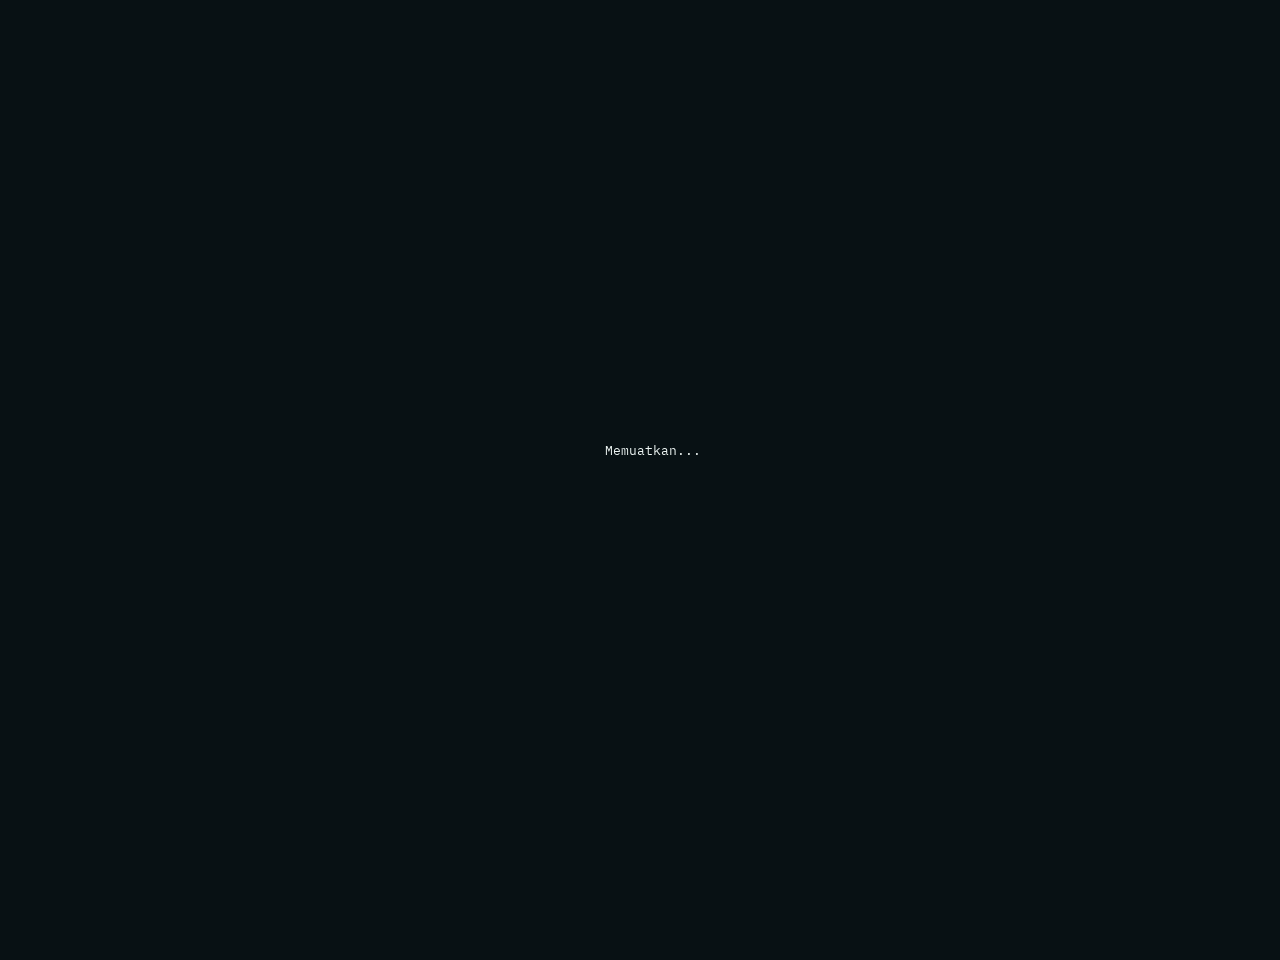
==== app.html @ e3b73d7d "Add files via upload" ====
<!DOCTYPE html>
<html lang="ms">
<head>
<meta charset="UTF-8">
<meta name="viewport" content="width=device-width, initial-scale=1.0">
<title>Blasting Control Room</title>
<link rel="preconnect" href="https://fonts.googleapis.com">
<link rel="preconnect" href="https://fonts.gstatic.com" crossorigin>
<link href="https://fonts.googleapis.com/css2?family=Space+Grotesk:wght@500;600;700&family=Inter:wght@400;500;600&family=IBM+Plex+Mono:wght@400;500;600&display=swap" rel="stylesheet">
<link rel="stylesheet" href="css/base-extracted.css">
<link rel="stylesheet" href="css/app-extra.css?v=v14-dashboard-reference-panels-20260817">
<script>
  (function() {
    const saved = localStorage.getItem('theme') || 'dark';
    if (saved === 'light') document.documentElement.setAttribute('data-theme', 'light');
  })();
</script>
</head>
<body class="crm-sidebar-layout">

<div id="loading-screen" class="loading-screen"><span class="spinner"></span> Memuatkan...</div>

<div id="app-shell" style="display:none;">
  <header class="top">
    <div class="wrap">
      <div class="brand">
        <img src="assets/logo-red.png" alt="Mamariam" class="brand-logo brand-logo-red">
        <div class="brand-name">MAMARIAM — DASHBOARD TEAM CRM</div>
      </div>
      <nav class="app-nav">
        <button data-view="input" class="active">Input Data</button>
        <button data-view="dashboard">Dashboard</button>
        <button data-view="poster">Poster</button>
        <button data-view="template">Template</button>
        <button data-view="feedback">Feedback</button>
        <button data-view="laporan">Laporan</button>
        <button data-view="wabotlive">Wabot Live</button>
        <button data-view="wabotcontrol">Wabot Control</button>
        <button data-view="projection">Projection</button>
        <button data-view="planning">Planning</button>
        <button data-view="analyticspro">Analytics Pro</button>
        <div class="nav-group-label">UTILITI</div>
        <button data-view="campaignmanager">Campaign Manager</button>
        <button data-view="aiinsight">AI Insight</button>
        <button data-view="contacts">Database</button>
        <button data-view="filter">Filter</button>
        <button data-view="todo">To-Do</button>
        <button data-view="recap">Recap Julai</button>
        <button data-view="salespages">Sales Pages</button>
      </nav>
      
      <div class="crm-sidebar-footer-card">
        <b>MAMARIAM CRM</b>
        <strong>Control Room</strong>
        <small>Data · Action · Result</small>
      </div>

      <div class="user-badge">
        <button class="theme-toggle" id="theme-toggle" title="Tukar tema">🌙</button>
        <span class="role-badge" id="user-role">Staff</span>
        <span id="user-name" style="font-size:13px;"></span>
        <div class="avatar" id="user-avatar">U</div>
        <button class="btn btn-ghost" id="logout-btn" style="width:auto; padding:7px 14px; font-size:12px;">Keluar</button>
      </div>
    </div>
  </header>

  <div class="crm-reference-topbar">
    <div class="crm-reference-title">
      <strong>MAMARIAM — DASHBOARD TEAM CRM</strong>
      <span>Control Room</span>
    </div>
    <div class="crm-reference-top-actions">
      <button type="button" class="crm-top-icon" id="crm-visible-theme-toggle" aria-label="Tukar tema" title="Tukar Light / Dark">☀️</button>
      <div class="crm-top-user-dot">F</div>
      <div class="crm-top-user-copy"><b id="crm-top-user-name">fikri naim</b><small>Staff</small></div>
    </div>
  </div>


  <div class="wrap">

    <!-- ================= INPUT DATA ================= -->
    <div id="view-input" class="view active" style="padding-top:36px;">
      <div class="section-head"><h2 id="entry-form-title">Input Entri Blast Harian</h2></div>
      <div class="form-card">
        <form id="entry-form">
          <div class="form-grid">
            <div class="field"><label>Tarikh</label><input type="date" id="entry-tarikh" required></div>
            <div class="field"><label>Masa Blasting</label><input type="time" id="entry-masa"></div>
            <div class="field"><label>Sumber / Source</label><input type="text" id="entry-source" placeholder="cth: Ads FB, Organic"></div>
            <div class="field"><label>Nama Template</label>
      <input type="text" id="entry-template" list="entry-template-list" placeholder="cth: Promo Susu V2">
      <datalist id="entry-template-list"></datalist>
    </div>
          </div>
          <div class="form-grid" style="margin-top:16px;">
            <div class="field"><label>Kategori Laporan</label>
              <select id="entry-kategori">
                <option>Projek Susu</option>
                <option>Promo TikTok</option>
                <option>Database WS/Lead</option>
                <option>Projek Leads Ikhtiar (NaimFani)</option>
              </select>
            </div>
            <div class="field"><label>Akaun WABOT digunakan</label>
              <select id="entry-wabot">
                <option>MAMARIAM SDN BHD 5 (01111920528)</option>
                <option>MAMARIAM OFFICIAL (01111920587)</option>
                <option>MAMARIAM SDN BHD 8 (01111920523)</option>
                <option>Mamariam Sdn Bhd 3 (60148769013)</option>
                <option>Fatihah Bizz (601121001339)</option>
                <option>Fatihah Bizz (6014-2881728)</option>
              </select>
            </div>
            <div class="field"><label>Poster digunakan</label>
              <select id="entry-poster"><option value="">- Tiada / Tak Berkaitan -</option></select>
            </div>
          </div>
          <div class="form-grid" style="margin-top:16px;">
            <div class="field"><label>Sent</label><input type="number" id="entry-sent" min="0" value="0" required>
              <div id="entry-cost-preview" style="font-size:12px; color:var(--mint); margin-top:6px; font-family:'IBM Plex Mono';">Kos: RM 0.00 (€0.00)</div>
            </div>
            <div class="field"><label>Delivered</label><input type="number" id="entry-delivered" min="0" value="0"></div>
            <div class="field"><label>Read</label><input type="number" id="entry-read" min="0" value="0"></div>
          </div>
          <div class="form-grid" style="margin-top:16px;">
            <div class="field"><label>Reply</label><input type="number" id="entry-reply" min="0" value="0"></div>
            <div class="field"><label>Failed</label><input type="number" id="entry-failed" min="0" value="0"></div>
            <div class="field"><label>Jadi Buyer</label><input type="number" id="entry-buyer" min="0" value="0"></div>
          </div>
          <div class="form-grid two" style="margin-top:16px;">
            <div class="field"><label>Total Sales (RM)</label><input type="number" id="entry-sales" min="0" step="0.01" value="0"></div>
          </div>
          <p style="font-size:11.5px; color:var(--muted-2); margin-top:6px;">💡 Kos blasting dikira automatik dari jumlah Sent (€0.0116/mesej) — tak perlu masukkan manual. Laporan Keseluruhan & Laporan Harian automatik terima semua entri, tak kira kategori.</p>

          
          <div class="input-quick-head">
            <div>
              <span class="input-quick-eyebrow">LIVE PREVIEW</span>
              <h3>Ringkasan Entri Semasa</h3>
            </div>
            <span class="input-quick-note">Untuk semakan cepat sebelum Simpan Entri</span>
          </div>

          <div id="entry-live-stats" class="input-quick-grid">
            <div class="input-quick-card sales">
              <div>
                <span class="input-quick-label">Sales (RM)</span>
                <strong id="input-summary-sales">RM 0.00</strong>
                <small>Total sales yang dimasukkan</small>
              </div>
              <span class="input-quick-icon">💰</span>
            </div>

            <div class="input-quick-card sent">
              <div>
                <span class="input-quick-label">Sent</span>
                <strong id="input-summary-sent">0</strong>
                <small id="live-respon-rate">0.0% read rate</small>
              </div>
              <span class="input-quick-icon">➤</span>
            </div>

            <div class="input-quick-card reply">
              <div>
                <span class="input-quick-label">Reply Rate</span>
                <strong id="live-reply-rate">0.0%</strong>
                <small>Reply ÷ Sent</small>
              </div>
              <span class="input-quick-icon">💬</span>
            </div>

            <div class="input-quick-card buyer">
              <div>
                <span class="input-quick-label">Buyer</span>
                <strong id="input-summary-buyer">0</strong>
                <small>Jumlah jadi buyer</small>
              </div>
              <span class="input-quick-icon">👥</span>
            </div>

            <div class="input-quick-card conversion">
              <div>
                <span class="input-quick-label">Conversion Rate</span>
                <strong id="live-conv-rate">0.00%</strong>
                <small>Buyer ÷ Sent</small>
              </div>
              <span class="input-quick-icon">📈</span>
            </div>

            <div class="input-quick-card cost">
              <div>
                <span class="input-quick-label">Kos (RM)</span>
                <strong id="input-summary-cost">RM 0.00</strong>
                <small id="input-summary-cost-eur">€0.00</small>
              </div>
              <span class="input-quick-icon">👛</span>
            </div>
          </div>

          <div class="form-actions">
            <button type="submit" class="btn btn-primary" id="entry-submit-btn" style="width:auto; padding:11px 26px;">Simpan Entri</button>
            <button type="button" class="btn btn-ghost" id="entry-cancel-edit-btn" style="width:auto; padding:11px 26px; display:none;">Batal Edit</button>
          </div>
        </form>
      </div>

      <section style="margin-top:36px;">
        <div class="section-head">
          <h2><span class="idx">•</span>Senarai Entri (Edit / Padam)</h2>
          <div style="display:flex;gap:7px;align-items:center;"><span class="hint-chip" id="entries-list-count">0 entri</span><button type="button" class="btn btn-ghost" id="entries-reload-btn" style="width:auto;padding:7px 10px;font-size:9px;">Refresh Data</button></div>
        </div>
        <table class="tbl">
          <thead><tr><th>Tarikh</th><th>Kategori</th><th>Staff</th><th>Sumber</th><th>Template</th><th>Wabot</th><th>Sent</th><th>Sales</th><th style="text-align:right;">Tindakan</th></tr></thead>
          <tbody id="entries-list-body"></tbody>
        </table>
      </section>
    </div>

    <!-- ================= DASHBOARD ================= -->
    <div id="view-dashboard" class="view">
      <div class="hero dashboard-v7-hero" style="padding-top:36px;">
        <div class="dashboard-v7-head">
          <div>
            <div class="eyebrow">Live Dashboard</div>
            <h1>Prestasi & Trend CRM</h1>
            <p class="dash-v7-sub">Pantau prestasi harian, perubahan berbanding semalam dan pencapaian target bulanan.</p>
          </div>
          <div class="dash-range-wrap">
            <label>Julat Tarikh</label>
            <div class="dash-range-box">
              <input type="date" id="filter-from" aria-label="Tarikh mula">
              <span class="dash-range-sep">—</span>
              <input type="date" id="filter-to" aria-label="Tarikh akhir">
            </div>
            <div class="dash-range-presets">
              <button type="button" data-range="today">Hari Ini</button>
              <button type="button" data-range="7">7 Hari</button>
              <button type="button" data-range="30">30 Hari</button>
              <button type="button" data-range="month">Bulan Ini</button>
            </div>
          </div>
        </div>

        <div class="dash-v7-filters">
          <div class="field" style="margin:0;"><label>Staff</label>
            <select id="filter-staff" class="filter-box"><option value="">Semua Staff</option></select>
          </div>
          <div class="field" style="margin:0;"><label>Projek</label>
            <select id="filter-kategori" class="filter-box">
              <option value="">Semua Projek</option>
              <option>Projek Susu</option><option>Promo TikTok</option><option>Database WS/Lead</option><option>Projek Leads Ikhtiar (NaimFani)</option>
            </select>
          </div>
        </div>

        <div class="dash-kpi-grid">
          <div class="dash-kpi-card" data-kpi="sales">
            <div class="dash-kpi-label">TOTAL SALES</div>
            <div class="dash-kpi-line"><div class="dash-kpi-value" id="stat-sales">RM 0</div><div class="dash-delta" id="delta-sales">—</div></div>
            <div class="dash-target-meta"><span id="target-sales-label">Target RM30,000</span><span id="target-sales-text">0%</span></div>
            <div class="dash-target-track"><div class="dash-target-fill" id="target-sales-bar"></div></div>
          </div>
          <div class="dash-kpi-card" data-kpi="roi">
            <div class="dash-kpi-label">ROI</div>
            <div class="dash-kpi-line"><div class="dash-kpi-value" id="stat-roi-real">0.00x</div><div class="dash-delta" id="delta-roi">—</div></div>
            <div class="dash-target-meta"><span id="target-roi-label">Target 10x</span><span id="target-roi-text">0%</span></div>
            <div class="dash-target-track"><div class="dash-target-fill" id="target-roi-bar"></div></div>
          </div>
          <div class="dash-kpi-card" data-kpi="roas">
            <div class="dash-kpi-label">ROAS</div>
            <div class="dash-kpi-line"><div class="dash-kpi-value" id="stat-roi">0.00x</div><div class="dash-delta" id="delta-roas">—</div></div>
            <div class="dash-target-meta"><span id="target-roas-label">Target 10x</span><span id="target-roas-text">0%</span></div>
            <div class="dash-target-track"><div class="dash-target-fill" id="target-roas-bar"></div></div>
          </div>
          <div class="dash-kpi-card" data-kpi="conversion">
            <div class="dash-kpi-label">CONVERSION RATE</div>
            <div class="dash-kpi-line"><div class="dash-kpi-value" id="stat-conv-rate">0.00%</div><div class="dash-delta" id="delta-conv">—</div></div>
            <div class="dash-target-meta"><span id="target-conv-label">Target 1%</span><span id="target-conv-text">0%</span></div>
            <div class="dash-target-track"><div class="dash-target-fill" id="target-conv-bar"></div></div>
          </div>
          <div class="dash-kpi-card" data-kpi="reply">
            <div class="dash-kpi-label">REPLY RATE</div>
            <div class="dash-kpi-line"><div class="dash-kpi-value" id="stat-reply-rate">0.0%</div><div class="dash-delta" id="delta-reply">—</div></div>
            <div class="dash-target-meta"><span id="target-reply-label">Target 50%</span><span id="target-reply-text">0%</span></div>
            <div class="dash-target-track"><div class="dash-target-fill" id="target-reply-bar"></div></div>
          </div>
          <div class="dash-kpi-card" data-kpi="sent">
            <div class="dash-kpi-label">TOTAL SENT</div>
            <div class="dash-kpi-line"><div class="dash-kpi-value" id="stat-sent">0</div><div class="dash-delta" id="delta-sent">—</div></div>
            <div class="dash-target-meta"><span id="target-sent-label">Target 2,500</span><span id="target-sent-text">0%</span></div>
            <div class="dash-target-track"><div class="dash-target-fill" id="target-sent-bar"></div></div>
            <div style="font-size:11px; color:var(--muted-2); margin-top:4px;" id="stat-sessions">0 entri</div>
          </div>
          <div class="dash-kpi-card" data-kpi="buyer">
            <div class="dash-kpi-label">BUYER</div>
            <div class="dash-kpi-line"><div class="dash-kpi-value" id="stat-buyer">0</div><div class="dash-delta" id="delta-buyer">—</div></div>
            <div class="dash-target-meta"><span id="target-buyer-label">Target 100</span><span id="target-buyer-text">0%</span></div>
            <div class="dash-target-track"><div class="dash-target-fill" id="target-buyer-bar"></div></div>
            <div id="stat-conv" style="display:none;">0.00%</div>
          </div>
          <div class="dash-kpi-card" data-kpi="cost">
            <div class="dash-kpi-label">KOS</div>
            <div class="dash-kpi-line"><div class="dash-kpi-value" id="stat-cost-rm">RM 0</div><div class="dash-delta" id="delta-cost">—</div></div>
            <div class="dash-target-meta"><span id="target-cost-label">Had RM1,650</span><span id="target-cost-text">0% digunakan</span></div>
            <div class="dash-target-track cost"><div class="dash-target-fill" id="target-cost-bar"></div></div>
            <div id="stat-cost-eur" style="display:none;">€0.00</div>
          </div>
        </div>

        <div style="display:none;">
          <span id="stat-respon-rate">0.0%</span>
        </div>
      </div>

      
      <section class="ref-dashboard-grid-section">
        <div class="ref-dashboard-grid">

          <article class="ref-dash-panel ref-trend-panel">
            <div class="ref-panel-head">
              <div>
                <h3>TREND HARIAN</h3>
                <p>Prestasi harian (Sales, Sent, Reply, Buyer)</p>
              </div>
              <select id="ref-trend-range" aria-label="Trend range">
                <option value="7">7 Hari Terakhir</option>
                <option value="14">14 Hari Terakhir</option>
                <option value="30">30 Hari Terakhir</option>
              </select>
            </div>
            <div class="ref-legend-row">
              <span><i class="sales"></i>Sales (RM)</span>
              <span><i class="sent"></i>Sent</span>
              <span><i class="reply"></i>Reply</span>
              <span><i class="buyer"></i>Buyer</span>
            </div>
            <div id="ref-trend-chart" class="ref-chart-area"></div>
          </article>

          <article class="ref-dash-panel ref-channel-panel">
            <div class="ref-panel-head">
              <div>
                <h3>PRESTASI MENGIKUT CHANNEL</h3>
                <p>Perbandingan channel yang digunakan</p>
              </div>
              <select id="ref-channel-metric" aria-label="Channel metric">
                <option value="sales">Sales (RM)</option>
                <option value="sent">Sent</option>
                <option value="buyer">Buyer</option>
              </select>
            </div>
            <div class="ref-channel-body">
              <div id="ref-channel-donut" class="ref-donut-wrap"></div>
              <div id="ref-channel-legend" class="ref-channel-legend"></div>
            </div>
          </article>

          <article class="ref-dash-panel ref-entry-panel">
            <div class="ref-panel-head">
              <div class="ref-panel-title-inline">
                <h3>SENARAI ENTRI (TERKINI)</h3>
                <span class="ref-mini-badge" id="ref-entry-count">0 entri</span>
              </div>
              <button type="button" class="ref-outline-btn" id="ref-entry-refresh">↻ Refresh Data</button>
            </div>
            <div class="ref-mini-table-wrap">
              <table class="ref-mini-table">
                <thead>
                  <tr>
                    <th>Tarikh</th>
                    <th>Template</th>
                    <th>Sumber</th>
                    <th>Sent</th>
                    <th>Reply</th>
                    <th>Buyer</th>
                    <th>Sales (RM)</th>
                  </tr>
                </thead>
                <tbody id="ref-entry-body"></tbody>
              </table>
              <div id="ref-entry-empty" class="ref-empty-state">
                <div class="ref-empty-icon">▣</div>
                <strong>Belum ada data</strong>
                <span>Tambah entri blasting pertama anda.</span>
              </div>
            </div>
          </article>

          <article class="ref-dash-panel ref-template-panel">
            <div class="ref-panel-head">
              <div>
                <h3>TOP TEMPLATE (SALES)</h3>
                <p>Top 5 template mengikut jumlah sales</p>
              </div>
              <button type="button" class="ref-outline-btn" id="ref-template-see-all">Lihat Semua</button>
            </div>
            <div id="ref-template-list" class="ref-template-list"></div>
            <div id="ref-template-empty" class="ref-empty-state">
              <div class="ref-empty-icon star">✦</div>
              <strong>Belum ada data template</strong>
              <span>Data akan muncul selepas ada transaksi.</span>
            </div>
          </article>

        </div>
      </section>

<section class="dash-trend-section">
        <div class="section-head dash-trend-head">
          <div>
            <h2><span class="idx">01</span>Trend Harian Mengikut Projek</h2>
            <p class="dash-v7-sub">Trend ikut filter Projek di atas. Jika pilih Semua Projek, semua data projek digabungkan mengikut hari.</p>
          </div>
        </div>
        <div id="project-trend-grid" class="project-trend-grid"></div>
      </section>

      <section id="topup-section" style="display:none;">
        <div class="section-head"><h2><span class="idx">•</span>Topup Wabot <small style="font-weight:400; color:var(--muted); font-size:11px;">(sentiasa tersedia)</small></h2></div>
        <div class="stat-row">
          <div class="stat-card"><div class="label">Jumlah Topup (€)</div><div class="value" id="topup-total-eur">€0.00</div></div>
          <div class="stat-card accent-mint"><div class="label">Kos Topup (RM)</div><div class="value" id="topup-total-rm">RM 0.00</div></div>
        </div>
        <div class="form-card" style="margin-top:16px;">
          <form id="topup-form" style="display:flex; gap:10px; align-items:flex-end; flex-wrap:wrap;">
            <div class="field" style="margin:0; flex:1; min-width:150px;"><label>Tarikh Topup</label><input type="date" id="topup-date" required></div>
            <div class="field" style="margin:0; flex:2; min-width:250px;"><label>Nombor Official</label><select id="topup-phone" required></select></div>
            <div class="field" style="margin:0; flex:1; min-width:140px;"><label>Amaun Topup (€)</label><input type="number" id="topup-amount" min="0" step="0.01" placeholder="cth: 90" required></div>
            <div class="field" style="margin:0; flex:2; min-width:190px;"><label>Nota (pilihan)</label><input type="text" id="topup-note" placeholder="cth: Topup minggu ini"></div>
            <button type="submit" class="btn btn-primary" style="width:auto; padding:11px 22px;">+ Tambah Topup</button>
          </form>
        </div>
        <table class="tbl" style="margin-top:14px;">
          <thead><tr><th>Tarikh</th><th>Nombor Official</th><th>Nota</th><th>Amaun (€)</th><th>Amaun (RM)</th><th>Oleh</th></tr></thead>
          <tbody id="topup-history-body"></tbody>
        </table>
      </section>

      <section>
        <div class="section-head"><h2><span class="idx">02</span>Funnel</h2></div>
        <div class="funnel-card"><div id="funnel"></div></div>
      </section>

      <section>
        <div class="section-head"><h2><span class="idx">03</span>Sumber / Source</h2></div>
        <div class="source-grid" id="source-grid"></div>
      </section>


      <!-- Kandungan tambahan khas ikut kategori (report/gambar rujukan) -->
      <section id="kategori-susu-extra" style="display:none;">
        <div class="section-head"><h2><span class="idx">•</span>Dashboard Rujukan — Projek Susu</h2></div>
        <div class="report-embed-grid">
          <div class="report-embed-card">
            <div class="report-embed-title">Flow Follow Up Susu (3 Hari, 3 Set)</div>
            <div class="report-embed-preview" onclick="openReportModal('reports/susu-followup-3set.html','Flow Follow Up Susu (3 Hari, 3 Set)')">
              <iframe src="reports/susu-followup-3set.html" loading="lazy"></iframe>
              <div class="report-embed-overlay">Klik untuk lihat penuh</div>
            </div>
          </div>
          <div class="report-embed-card">
            <div class="report-embed-title">Data Dashboard Susu — Jun 2026</div>
            <div class="report-embed-preview" onclick="openReportModal('reports/susu-jun-2026.html','Data Dashboard Susu — Jun 2026')">
              <iframe src="reports/susu-jun-2026.html" loading="lazy"></iframe>
              <div class="report-embed-overlay">Klik untuk lihat penuh</div>
            </div>
          </div>
        </div>
      </section>

      <section id="kategori-naimfani-extra" style="display:none;">
        <div class="section-head"><h2><span class="idx">•</span>Rujukan — Projek Leads Ikhtiar (NaimFani)</h2></div>
        <div class="poster-grid">
          <div class="poster-card"><img src="assets/leads-ikhtiar-jus.jpg" alt="Database WhatsApp Leads Ikhtiar Follow Up 4 Hari" onclick="openImageModal(this.src)" style="cursor:zoom-in;"></div>
          <div class="poster-card"><img src="assets/leads-ikhtiar-susu.jpg" alt="Database WhatsApp Leads Ikhtiar Follow Up 6 Hari" onclick="openImageModal(this.src)" style="cursor:zoom-in;"></div>
        </div>
      </section>
    </div>

    <!-- ================= RECAP JUN ================= -->
    <div id="view-recap" class="view">
      <div class="section-head" style="padding-top:36px;"><h2>Recap Julai — Dashboard Keseluruhan</h2></div>
      <div class="recap-frame-wrap">
        <iframe src="reports/recap-keseluruhan.html" id="recap-iframe"></iframe>
      </div>
    </div>

    <!-- ================= SALES PAGES ================= -->
    <div id="view-salespages" class="view">
      <div class="section-head" style="padding-top:36px;"><h2>Sales Pages</h2></div>
      <p style="font-size:12.5px; color:var(--muted); margin-bottom:20px;">Landing page untuk dikongsi terus kepada pelanggan via WhatsApp blast — klik "Salin Link" untuk dapatkan URL, atau "Lihat Penuh" untuk preview macam mana pelanggan nampak.</p>

      <div class="report-embed-grid">
        <div class="report-embed-card">
          <div class="report-embed-title">Jus Mamariam — Peneman Ikhtiar, Hamil & Berpantang</div>
          <div class="report-embed-preview" onclick="openReportModal('sales/jus-mamariam.html','Jus Mamariam — Sales Page')">
            <iframe src="sales/jus-mamariam.html" loading="lazy"></iframe>
            <div class="report-embed-overlay">Klik untuk lihat penuh</div>
          </div>
          <div style="display:flex; gap:8px; padding:12px 16px; border-top:1px solid var(--line);">
            <button class="btn btn-ghost salespage-copy-btn" data-path="sales/jus-mamariam.html" style="width:auto; padding:8px 14px; font-size:12px; flex:1;">🔗 Salin Link</button>
            <button class="btn btn-primary" onclick="openReportModal('sales/jus-mamariam.html','Jus Mamariam — Sales Page')" style="width:auto; padding:8px 14px; font-size:12px; flex:1;">Lihat Penuh</button>
          </div>
        </div>
      </div>
    </div>

    <!-- ================= POSTER ================= -->

    <!-- ================= TEMPLATE ================= -->
    <div id="view-template" class="view">
      <div class="library-page-head">
        <div>
          <h2>Template & Skrip</h2>
          <p>Simpan semua skrip blasting dan lihat template mana yang beri reply, buyer dan sales paling tinggi.</p>
        </div>
        <span class="hint-chip" id="template-library-count">0 template</span>
      </div>

      <section class="library-summary-grid">
        <div class="library-stat">
          <span>TOTAL TEMPLATE</span>
          <strong id="tmpl-lib-total">0</strong>
          <small>Dalam library</small>
        </div>
        <div class="library-stat">
          <span>TEMPLATE ADA SALES</span>
          <strong id="tmpl-lib-sales-count">0</strong>
          <small>Generate buyer/sales</small>
        </div>
        <div class="library-stat">
          <span>TOP SALES TEMPLATE</span>
          <strong id="tmpl-lib-top-sales">–</strong>
          <small id="tmpl-lib-top-sales-name">Belum ada data</small>
        </div>
        <div class="library-stat">
          <span>TOP REPLY RATE</span>
          <strong id="tmpl-lib-top-reply">–</strong>
          <small id="tmpl-lib-top-reply-name">Belum ada data</small>
        </div>
      </section>

      <section class="form-card template-add-card">
        <div class="section-head">
          <div>
            <h2><span class="idx">01</span>Tambah Template / Skrip</h2>
            <p class="library-sub">Boleh paste skrip terus atau upload screenshot skrip. Salah satu pun boleh.</p>
          </div>
        </div>

        <form id="template-library-form" class="template-library-form">
          <div class="field">
            <label>Nama Template</label>
            <input type="text" id="tmpl-lib-name" placeholder="cth: Susu Picky Eater PAS V3" required>
          </div>

          <div class="field">
            <label>Projek</label>
            <select id="tmpl-lib-project">
              <option value="Projek Susu">Projek Susu</option>
              <option value="Promo TikTok">Promo TikTok</option>
              <option value="Database WS/Lead">Database WS/Lead</option>
              <option value="Projek Leads Ikhtiar (NaimFani)">Projek Leads Ikhtiar (NaimFani)</option>
              <option value="Lain-lain">Lain-lain</option>
            </select>
          </div>

          <div class="field template-span-2">
            <label>Skrip / Copywriting</label>
            <textarea id="tmpl-lib-script" rows="7" placeholder="Paste skrip penuh dekat sini..."></textarea>
          </div>

          <div class="field template-span-2">
            <label>Screenshot Skrip (optional)</label>
            <label class="template-upload-box" for="tmpl-lib-file">
              <input type="file" id="tmpl-lib-file" accept="image/png,image/jpeg,image/webp">
              <span>＋</span>
              <div>
                <b>Upload gambar skrip</b>
                <small>PNG, JPG, WEBP · auto compress</small>
              </div>
            </label>
            <div id="tmpl-lib-preview-wrap" class="template-preview-wrap" style="display:none;">
              <img id="tmpl-lib-preview" alt="Preview skrip">
              <button type="button" id="tmpl-lib-remove-image">Buang Gambar</button>
            </div>
          </div>

          <div class="field template-span-2">
            <label>Nota / Angle</label>
            <input type="text" id="tmpl-lib-note" placeholder="cth: Angle picky eater, hook ibu risau anak tak cukup nutrisi">
          </div>

          <div class="template-form-actions template-span-2">
            <button type="submit" class="btn btn-primary" id="tmpl-lib-submit">Simpan Template</button>
            <button type="button" class="btn btn-ghost" id="tmpl-lib-clear">Kosongkan</button>
          </div>
        </form>
      </section>

      <section class="form-card">
        <div class="library-toolbar">
          <div>
            <h2><span class="idx">02</span>Laporan Prestasi Template</h2>
            <p class="library-sub">Laporan asal dari Dashboard dipindahkan ke sini.</p>
          </div>
          <div class="library-filter-grid">
            <input type="date" id="tmpl-report-from">
            <input type="date" id="tmpl-report-to">
            <select id="tmpl-report-project">
              <option value="">Semua Projek</option>
              <option value="Projek Susu">Projek Susu</option>
              <option value="Promo TikTok">Promo TikTok</option>
              <option value="Database WS/Lead">Database WS/Lead</option>
              <option value="Projek Leads Ikhtiar (NaimFani)">Projek Leads Ikhtiar (NaimFani)</option>
            </select>
          </div>
        </div>

        <div class="table-scroll">
          <table class="tbl">
            <thead>
              <tr><th>#</th><th>Template</th><th>Sesi</th><th>Sent</th><th>Reply Rate</th><th>Buyer</th><th>Conversion</th><th>Sales</th><th>Kos</th><th>ROAS</th></tr>
            </thead>
            <tbody id="template-report-body"></tbody>
          </table>
        </div>
      </section>

      <section class="form-card">
        <div class="library-toolbar">
          <div>
            <h2><span class="idx">03</span>Library Skrip</h2>
            <p class="library-sub">Klik skrip untuk baca penuh atau rujuk screenshot.</p>
          </div>
          <div class="library-filter-grid two">
            <select id="tmpl-library-project-filter">
              <option value="">Semua Projek</option>
              <option value="Projek Susu">Projek Susu</option>
              <option value="Promo TikTok">Promo TikTok</option>
              <option value="Database WS/Lead">Database WS/Lead</option>
              <option value="Projek Leads Ikhtiar (NaimFani)">Projek Leads Ikhtiar (NaimFani)</option>
              <option value="Lain-lain">Lain-lain</option>
            </select>
            <input type="search" id="tmpl-library-search" placeholder="Cari nama / skrip / angle...">
          </div>
        </div>
        <div id="template-library-grid" class="template-library-grid"></div>
      </section>
    </div>

    <div id="view-poster" class="view">
      <div class="library-page-head">
        <div>
          <h2>Poster Blasting</h2>
          <p>Upload creative dan terus tengok poster mana yang paling banyak menghasilkan buyer dan sales.</p>
        </div>
        <span class="hint-chip" id="poster-count">0 poster</span>
      </div>

      <section class="library-summary-grid">
        <div class="library-stat">
          <span>TOTAL POSTER</span>
          <strong id="poster-stat-total">0</strong>
          <small>Creative dalam library</small>
        </div>
        <div class="library-stat">
          <span>POSTER ADA SALES</span>
          <strong id="poster-stat-sales-count">0</strong>
          <small>Generate sales</small>
        </div>
        <div class="library-stat">
          <span>TOP SALES POSTER</span>
          <strong id="poster-stat-top-sales">–</strong>
          <small id="poster-stat-top-sales-name">Belum ada data</small>
        </div>
        <div class="library-stat">
          <span>TOP CONVERSION</span>
          <strong id="poster-stat-top-conv">–</strong>
          <small id="poster-stat-top-conv-name">Belum ada data</small>
        </div>
      </section>

      <section class="form-card" style="margin-bottom:18px;">
        <div class="section-head"><h2><span class="idx">01</span>Tambah Poster</h2></div>
        <form id="poster-form" class="form-grid two">
          <div class="field"><label>Nama Poster</label><input type="text" id="poster-name" placeholder="cth: Promo Susu Hazelnut V2" required></div>
          <div class="field"><label>Pilih Gambar</label><input type="file" id="poster-file" accept="image/*" required></div>
          <div class="form-actions"><button type="submit" class="btn btn-primary" id="poster-submit-btn">Upload Poster</button></div>
        </form>
      </section>

      <section class="form-card">
        <div class="library-toolbar">
          <div>
            <h2><span class="idx">02</span>Laporan Prestasi Poster</h2>
            <p class="library-sub">Ranking berdasarkan sales. Conversion, buyer, reply dan ROAS turut ditunjukkan.</p>
          </div>
          <div class="library-filter-grid">
            <input type="date" id="poster-report-from">
            <input type="date" id="poster-report-to">
            <select id="poster-report-project">
              <option value="">Semua Projek</option>
              <option value="Projek Susu">Projek Susu</option>
              <option value="Promo TikTok">Promo TikTok</option>
              <option value="Database WS/Lead">Database WS/Lead</option>
              <option value="Projek Leads Ikhtiar (NaimFani)">Projek Leads Ikhtiar (NaimFani)</option>
            </select>
          </div>
        </div>
        <div class="table-scroll">
          <table class="tbl">
            <thead>
              <tr><th>#</th><th>Poster</th><th>Sesi</th><th>Sent</th><th>Reply Rate</th><th>Buyer</th><th>Conversion</th><th>Sales</th><th>Kos</th><th>ROAS</th></tr>
            </thead>
            <tbody id="poster-library-report-body"></tbody>
          </table>
        </div>
      </section>

      <section class="form-card">
        <div class="library-toolbar">
          <div>
            <h2><span class="idx">03</span>Poster Library</h2>
            <p class="library-sub">Poster yang digunakan untuk blasting. Sales setiap poster dipaparkan pada card.</p>
          </div>
          <input type="search" id="poster-library-search" placeholder="Cari poster..." class="library-search-single">
        </div>
        <div id="poster-grid" class="poster-grid poster-library-grid"></div>
      </section>
    </div>
    
    <!-- ================= FEEDBACK ================= -->
    <div id="view-feedback" class="view">
      <div class="section-head" style="padding-top:36px;"><h2>Feedback Pelanggan</h2></div>
      <div class="form-card" style="margin-bottom:24px;">
        <form id="feedback-form">
          <div class="form-grid two">
            <div class="field"><label>Kategori Produk</label>
              <select id="feedback-kategori">
                <option>Jus Mamariam</option>
                <option>Susu</option>
                <option>Koko Zuriat</option>
                <option>Minyak Ibu Damai</option>
                <option>Roll Cool Mama</option>
              </select>
            </div>
            <div class="field"><label>Gambar Feedback</label><input type="file" id="feedback-file" accept="image/*" required></div>
          </div>
          <div class="field" style="margin-top:16px;"><label>Ayat Feedback</label><textarea id="feedback-text" rows="3" placeholder="Taip feedback pelanggan di sini..." required></textarea></div>
          <div class="form-actions" style="margin-top:12px;"><button type="submit" class="btn btn-primary" id="feedback-submit-btn">Simpan Feedback</button></div>
        </form>
      </div>

      <div class="table-controls">
        <select class="filter-box" id="feedback-filter-kategori">
          <option value="">Semua Kategori</option>
          <option>Jus Mamariam</option>
          <option>Susu</option>
          <option>Koko Zuriat</option>
          <option>Minyak Ibu Damai</option>
          <option>Roll Cool Mama</option>
        </select>
        <span class="hint-chip" id="feedback-count">0 feedback</span>
      </div>
      <div id="feedback-grid" class="feedback-grid" style="margin-top:14px;"></div>
    </div>

    <!-- ================= LAPORAN ================= -->
    <div id="view-laporan" class="view">
      <div class="section-head" style="padding-top:36px;"><h2>Laporan</h2></div>
      <div class="table-controls">
        <div class="field" style="margin:0;"><label>Dari</label><input type="date" id="lap-filter-from"></div>
        <div class="field" style="margin:0;"><label>Hingga</label><input type="date" id="lap-filter-to"></div>
        <div class="field" style="margin:0;"><label>Kategori Laporan</label>
          <select id="lap-filter-kategori" class="filter-box">
            <option value="">Semua (Keseluruhan)</option>
            <option>Projek Susu</option><option>Promo TikTok</option><option>Database WS/Lead</option><option>Projek Leads Ikhtiar (NaimFani)</option>
          </select>
        </div>
      </div>

      <section>
        <div class="section-head"><h2><span class="idx">01</span>Laporan Harian</h2></div>
        <table class="tbl">
          <thead><tr><th>Tarikh</th><th>Bil. Blast</th><th>Sent</th><th>Read Rate<br><small>(Respon)</small></th><th>Reply Rate</th><th>Buyer</th><th>Conversion</th><th>Sales</th><th>Kos (€)</th><th>Kos (RM)</th><th>ROAS</th></tr></thead>
          <tbody id="daily-body"></tbody>
        </table>
      </section>

      <section>
        <div class="section-head">
          <h2><span class="idx">02</span>Prestasi Poster</h2>
          <span class="hint-chip" id="poster-perf-count">0 poster</span>
        </div>
        <table class="tbl">
          <thead><tr><th>#</th><th>Poster</th><th>Sesi</th><th>Sent</th><th>Read Rate</th><th>Reply Rate</th><th>Conversion</th><th>Sales</th><th>Kos (RM)</th><th>ROAS</th></tr></thead>
          <tbody id="poster-perf-body"></tbody>
        </table>
      </section>

      <section>
        <div class="section-head">
          <h2><span class="idx">03</span>Prestasi Akaun WABOT</h2>
          <span class="hint-chip" id="wabot-perf-count">0 akaun</span>
        </div>
        <table class="tbl">
          <thead><tr><th>#</th><th>Akaun WABOT</th><th>Sesi</th><th>Sent</th><th>Read Rate</th><th>Reply Rate</th><th>Conversion</th><th>Sales</th><th>Kos (RM)</th><th>ROAS</th></tr></thead>
          <tbody id="wabot-perf-body"></tbody>
        </table>
      </section>

      <section>
        <div class="section-head"><h2><span class="idx">04</span>Prestasi Ikut Hari</h2></div>
        <table class="tbl">
          <thead><tr><th>Hari</th><th>Bil. Blast</th><th>Sent</th><th>Buyer</th><th>Conversion</th><th>Sales</th><th>Avg Sales/Blast</th></tr></thead>
          <tbody id="dayofweek-body"></tbody>
        </table>
      </section>

      <section>
        <div class="section-head">
          <h2><span class="idx">05</span>Prestasi Ikut Waktu</h2>
          <span class="hint-chip">Berdasarkan entri yang ada Masa Blasting diisi</span>
        </div>
        <table class="tbl">
          <thead><tr><th>Waktu</th><th>Bil. Blast</th><th>Sent</th><th>Buyer</th><th>Conversion</th><th>Sales</th><th>Avg Sales/Blast</th></tr></thead>
          <tbody id="hourofday-body"></tbody>
        </table>
      </section>
    </div>

    <!-- ================= CONTACTS ================= -->
    <div id="view-contacts" class="view">
      <div class="section-head" style="padding-top:36px;"><h2>Database</h2></div>

      <!-- Stats -->
      <div class="stat-row" style="margin-bottom:10px;">
        <div class="stat-card accent-mint"><div class="label">Total Database</div><div class="value" id="cstat-total">–</div></div>
        <div class="stat-card"><div class="label">Belum Blast</div><div class="value" id="cstat-pending">–</div></div>
        <div class="stat-card"><div class="label">Dah Blast</div><div class="value" id="cstat-blasted">–</div></div>
        <div class="stat-card"><div class="label">Dah Reply</div><div class="value" id="cstat-replied">–</div></div>
        <div class="stat-card accent-amber"><div class="label">Jadi Buyer</div><div class="value" id="cstat-buyer">–</div></div>
      </div>
      <div style="display:flex; justify-content:space-between; align-items:center; margin-bottom:24px; flex-wrap:wrap; gap:8px;">
        <p id="cstat-note" style="font-size:12px; color:var(--muted); margin:0;"></p>
        <button class="btn btn-ghost" id="cstat-edit-btn" style="width:auto; padding:6px 14px; font-size:12px;">✏️ Edit Manual</button>
      </div>
      <div class="form-card" id="cstat-edit-form-wrap" style="display:none; margin-bottom:24px;">
        <div class="form-grid two">
          <div class="field"><label>Dah Blast</label><input type="number" id="cstat-input-blasted" min="0"></div>
          <div class="field"><label>Belum Blast</label><input type="number" id="cstat-input-pending" min="0"></div>
        </div>
        <div class="form-grid two" style="margin-top:16px;">
          <div class="field"><label>Dah Reply</label><input type="number" id="cstat-input-replied" min="0"></div>
          <div class="field"><label>Jadi Buyer</label><input type="number" id="cstat-input-buyer" min="0"></div>
        </div>
        <div class="field" style="margin-top:16px;"><label>Nota (contoh: pecahan database TikTok, dll)</label><textarea id="cstat-input-note" rows="2" placeholder="cth: Database TikTok — 20,000 rekod, import Ogos 2026"></textarea></div>
        <div class="form-actions" style="margin-top:12px;"><button class="btn btn-primary" id="cstat-save-btn" style="width:auto; padding:10px 22px;">Simpan</button></div>
        <p style="font-size:11px; color:var(--muted-2); margin-top:10px;">💡 Nombor ni dikemaskini manual (bukan auto-kira) — sebab isu extract/quota. "Total Database" akan dikira automatik dari Dah Blast + Belum Blast.</p>
      </div>

      <section>
        <div class="section-head"><h2><span class="idx">01</span>Ikut Sumber</h2></div>
        <table class="tbl">
          <thead><tr><th>Sumber</th><th>Total</th><th>Dah Blast</th><th>Belum Blast</th></tr></thead>
          <tbody id="source-stat-body"></tbody>
        </table>
      </section>

      <!-- Import CSV / Bulk Paste -->
      <section>
        <div class="section-head"><h2><span class="idx">02</span>Import Database</h2></div>
        <div class="form-card" style="margin-bottom:10px;">
          <div class="import-tabs">
            <button type="button" class="import-tab active" data-mode="paste">Bulk Paste</button>
            <button type="button" class="import-tab" data-mode="file">Upload Fail CSV</button>
          </div>

          <div id="import-mode-paste" class="import-mode active">
            <div class="field">
              <label>Paste terus dari Excel / Google Sheets (nama & nombor, mana-mana susunan lajur)</label>
              <textarea id="paste-data" rows="8" placeholder="Ali	60123456789
Siti	60198765432
Ahmad	60112223344"></textarea>
              <div id="paste-count" style="font-size:12px; color:var(--mint); margin-top:6px; font-family:'IBM Plex Mono';">0 rekod dikesan</div>
            </div>
          </div>

          <div id="import-mode-file" class="import-mode">
            <div class="field"><label>Fail CSV (nama & nombor, mana-mana susunan lajur)</label><input type="file" id="csv-file" accept=".csv"></div>
          </div>

          <div class="form-grid" style="grid-template-columns:1fr 1fr; margin-top:14px;">
            <div class="field"><label>Sumber untuk batch ni</label>
              <input type="text" id="csv-source" placeholder="cth: TikTok, WhatsApp, FB Ads..." list="source-suggestions">
              <datalist id="source-suggestions"></datalist>
            </div>
            <div class="form-actions" style="align-items:flex-end; display:flex;"><button type="button" id="csv-import-btn" class="btn btn-primary">Import Database</button></div>
          </div>
          <div id="csv-progress-wrap" style="display:none; margin-top:14px;">
            <div style="background:var(--surface-raised); border-radius:8px; height:8px; overflow:hidden;">
              <div id="csv-progress-bar" style="background:var(--mint); height:100%; width:0%; transition:width 0.2s;"></div>
            </div>
            <div id="csv-progress-text" style="font-size:12px; color:var(--muted); margin-top:6px; font-family:'IBM Plex Mono';"></div>
          </div>
          <p style="font-size:11.5px; color:var(--muted-2); margin-top:12px;">Sistem auto-kesan nombor telefon dalam mana-mana lajur (tak kisah susunan nama/nombor). Baris header automatik dikesan & diabaikan.</p>
        </div>
      </section>

      <!-- Import history -->
      <section>
        <div class="section-head">
          <h2><span class="idx">•</span>Sejarah Import</h2>
          <span class="hint-chip" id="batch-count">0 batch</span>
        </div>
        <table class="tbl">
          <thead><tr><th>Tarikh & Masa</th><th>Sumber</th><th>Bilangan</th><th>Oleh</th><th style="text-align:right;">Tindakan</th></tr></thead>
          <tbody id="batch-body"></tbody>
        </table>
      </section>

      <!-- Add single -->
      <section>
        <div class="section-head"><h2><span class="idx">03</span>Tambah Satu Rekod</h2></div>
        <div class="form-card" style="margin-bottom:20px;">
          <form id="contact-form" class="form-grid">
            <div class="field"><label>Nama</label><input type="text" id="contact-name" required></div>
            <div class="field"><label>No. Telefon</label><input type="text" id="contact-phone" required></div>
            <div class="field"><label>Sumber</label>
              <input type="text" id="contact-source" placeholder="cth: TikTok, WhatsApp..." list="source-suggestions">
            </div>
            <div class="form-actions" style="align-items:flex-end; display:flex;"><button type="submit" class="btn btn-primary">+ Tambah</button></div>
          </form>
        </div>
      </section>

      <!-- Quick lookup -->
      <section>
        <div class="section-head"><h2><span class="idx">04</span>Semak Nombor</h2></div>
        <div style="display:flex; gap:10px; margin-bottom:10px;">
          <input type="text" class="search-box" id="lookup-phone" placeholder="Taip nombor penuh untuk semak status..." style="flex:1;">
          <button class="btn btn-primary" id="lookup-btn" style="width:auto; padding:11px 22px;">Semak</button>
        </div>
        <div id="lookup-result"></div>
      </section>

      <!-- Browse / filter list -->
      <section>
        <div class="section-head"><h2><span class="idx">05</span>Senarai Database</h2></div>
        <div class="table-controls">
          <select class="filter-box" id="filter-contact-status">
            <option value="">Semua Status</option>
            <option value="pending">Belum Blast</option>
            <option value="blasted">Dah Blast</option>
            <option value="replied">Dah Reply</option>
            <option value="buyer">Jadi Buyer</option>
          </select>
          <input type="text" class="search-box" id="filter-contact-source" placeholder="Tapis ikut sumber (cth: TikTok)..." list="source-suggestions" style="max-width:220px;">
          <button class="btn btn-ghost" id="contact-refresh-btn" style="width:auto; padding:9px 16px;">↻ Refresh</button>
          <span class="hint-chip" id="contact-count">0 dipapar</span>
        </div>
        <div style="display:flex; justify-content:flex-end; gap:10px; margin-top:10px; flex-wrap:wrap;">
          <button class="btn btn-ghost" id="bulk-blast-btn" style="width:auto; padding:8px 16px; font-size:12px;" disabled>Tandakan dipilih (page ni): Dah Blast</button>
          <button class="btn btn-primary" id="bulk-blast-all-btn" style="width:auto; padding:8px 16px; font-size:12px;">Tandakan SEMUA hasil tapisan: Dah Blast</button>
          <button class="btn btn-danger" id="bulk-delete-all-btn" style="width:auto; padding:8px 16px; font-size:12px;">🗑️ Padam SEMUA hasil tapisan</button>
        </div>
        <div id="bulk-all-progress" style="display:none; font-size:12px; color:var(--mint); margin-top:8px; font-family:'IBM Plex Mono';"></div>
        <table class="tbl" style="margin-top:10px;">
          <thead><tr><th style="width:30px;"><input type="checkbox" id="select-all-contacts"></th><th>Nama</th><th>Nombor</th><th>Sumber</th><th>Tag</th><th>Status</th><th style="text-align:right;">Tindakan</th></tr></thead>
          <tbody id="contact-body"></tbody>
        </table>
        <div class="pagination">
          <span id="page-info"></span>
          <div style="display:flex; gap:8px;">
            <button id="prev-page">← Prev</button>
            <button id="next-page">Next →</button>
          </div>
        </div>
      </section>
    </div>

    <!-- ================= FILTER / SEGMENTASI DATABASE ================= -->
    <div id="view-filter" class="view">
      <div class="section-head" style="padding-top:36px;"><h2>Filter Database</h2></div>
      <p style="font-size:12.5px; color:var(--muted); margin-bottom:18px;">Cari & senaraikan kontak ikut status (Buyer, Dah Reply, dll) dan sumber — sesuai untuk buat senarai follow-up atau kempen susulan.</p>

      <div class="form-card" style="margin-bottom:18px;">
        <div class="field">
          <label>🏷️ Tag Bulk sebagai Buyer — Paste Nombor (satu nombor / baris, boleh sekali dengan nama)</label>
          <textarea id="seg-buyer-paste" rows="6" placeholder="60123456789
60198765432
Ahmad	60112223344"></textarea>
          <div id="seg-buyer-paste-count" style="font-size:12px; color:var(--mint); margin-top:6px; font-family:'IBM Plex Mono';">0 nombor dikesan</div>
        </div>
        <div class="form-actions" style="margin-top:10px;">
          <button type="button" id="seg-buyer-tag-btn" class="btn btn-primary" style="width:auto; padding:10px 20px;">🏷️ Tag sebagai Buyer & Papar Hasil</button>
        </div>
        <div id="seg-buyer-tag-result" style="font-size:12.5px; color:var(--muted); margin-top:12px; white-space:pre-line;"></div>
      </div>

      <div class="table-controls">
        <select class="filter-box" id="seg-filter-status">
          <option value="">Semua Status</option>
          <option value="pending">Belum Blast</option>
          <option value="blasted">Dah Blast</option>
          <option value="replied">Dah Reply</option>
          <option value="buyer">Jadi Buyer</option>
        </select>
        <input type="text" class="search-box" id="seg-filter-source" placeholder="Tapis ikut sumber (cth: TikTok)..." list="source-suggestions" style="max-width:220px;">
        <select class="filter-box" id="seg-filter-batch" style="max-width:280px;">
          <option value="">Semua Batch Import</option>
        </select>
        <button class="btn btn-primary" id="seg-search-btn" style="width:auto; padding:9px 20px;">Cari</button>
      </div>
      <p style="font-size:11px; color:var(--muted-2); margin-top:6px;">💡 Pilih "Batch Import" untuk filter terus dari satu sesi import tertentu (contoh: senarai yang awak masukkan semalam je).</p>

      <div class="tag-check-row" id="seg-filter-tags"></div>

      <div style="margin-top:10px;">
        <input type="text" class="search-box" id="seg-filter-phone" placeholder="Atau taip terus nombor untuk cari 1 kontak..." style="max-width:320px;">
      </div>

      <div class="stat-row" style="margin-top:18px;">
        <div class="stat-card accent-mint"><div class="label">Hasil Dijumpai</div><div class="value" id="seg-result-count">–</div><div class="foot" id="seg-result-note">Papar sehingga 500 rekod pertama</div></div>
      </div>

      <div style="display:flex; justify-content:flex-end; margin:14px 0;">
        <button class="btn btn-ghost" id="seg-copy-btn" style="width:auto; padding:9px 18px; font-size:12.5px;">📋 Salin Semua Nombor (hasil carian)</button>
      </div>

      <table class="tbl">
        <thead><tr><th>Nama</th><th>Nombor</th><th>Sumber</th><th>Tag</th><th style="text-align:right;">Status</th></tr></thead>
        <tbody id="seg-result-body"><tr><td colspan="5" class="empty-state">Pilih tapisan & tekan "Cari" untuk mula.</td></tr></tbody>
      </table>
    </div>

    <!-- ================= WABOT LIVE (AUTO WEBHOOK) ================= -->

    <!-- ==================== PROJECTION SIMULATOR ==================== -->
    <div id="view-projection" class="view">
      <div class="section-head projection-head">
        <div>
          <h2>Sales Projection Simulator</h2>
          <p>Simulasi planning sahaja — tidak mengubah data sebenar Dashboard atau CRM.</p>
        </div>
        <button class="btn btn-ghost projection-reset" id="projection-reset">Reset</button>
      </div>

      <div class="projection-layout">
        <section class="projection-panel">
          <div class="projection-panel-title"><span>01</span> Input Projection</div>
          <div class="projection-input-grid">
            <label>AOV / Average Order Value (RM)
              <input type="number" id="proj-aov" min="0" step="1" value="80">
            </label>
            <label>Target Buyer / Order
              <input type="number" id="proj-buyers" min="0" step="1" value="1000">
            </label>
            <label>Anggaran Kos (RM)
              <input type="number" id="proj-cost" min="0" step="1" value="4210.53">
            </label>
            <label>Jumlah Sent / Leads
              <input type="number" id="proj-sent" min="0" step="1" value="100000">
            </label>
            <label>Reply Rate (%)
              <input type="number" id="proj-reply" min="0" max="100" step="0.1" value="10">
            </label>
            <label>Conversion Rate (%)
              <input type="number" id="proj-conv" min="0" max="100" step="0.1" value="1">
            </label>
          </div>
          <div class="projection-hint">Buyer manual digunakan untuk Sales/ROAS utama. Funnel Sent × Reply × Conversion ditunjukkan sebagai anggaran tambahan untuk semak sama ada target buyer realistik.</div>
        </section>

        <section class="projection-results">
          <div class="projection-kpi hero"><span>PROJECTED SALES</span><strong id="proj-sales">RM 80,000</strong><small id="proj-sales-note">1,000 buyer × RM80 AOV</small></div>
          <div class="projection-kpi"><span>PROJECTED ROAS</span><strong id="proj-roas">19.00x</strong><small>Sales ÷ Kos</small></div>
          <div class="projection-kpi"><span>PROJECTED ROI</span><strong id="proj-roi">1,800%</strong><small>(Sales − Kos) ÷ Kos</small></div>
          <div class="projection-kpi"><span>COST / BUYER</span><strong id="proj-cpa">RM 4.21</strong><small>Kos ÷ Buyer</small></div>
          <div class="projection-kpi"><span>FUNNEL REPLIES</span><strong id="proj-replies">10,000</strong><small id="proj-reply-note">10.0% daripada sent</small></div>
          <div class="projection-kpi"><span>FUNNEL BUYER</span><strong id="proj-funnel-buyers">100</strong><small id="proj-funnel-note">1.0% daripada replies</small></div>
        </section>
      </div>

      <section class="projection-panel projection-scenarios">
        <div class="projection-panel-title"><span>02</span> Scenario Comparison</div>
        <p class="projection-sub">Auto bandingkan projection berdasarkan buyer semasa: Conservative 70%, Target 100%, Aggressive 130%.</p>
        <div class="projection-scenario-grid" id="projection-scenario-grid"></div>
      </section>

      <section class="projection-panel">
        <div class="projection-panel-title"><span>03</span> Projection Trend</div>
        <p class="projection-sub">Anggaran sales terkumpul jika target buyer dicapai secara sekata sepanjang 30 hari.</p>
        <div class="projection-chart-wrap">
          <canvas id="projection-chart" width="1100" height="300"></canvas>
        </div>
      </section>
    </div>


    <!-- ==================== PLANNING ==================== -->
    <div id="view-planning" class="view">
      <div class="planning-head">
        <div>
          <h2>Planning</h2>
          <p>Susun tindakan selepas review — apa nak buat, poster yang perlu disediakan, tarikh sasaran dan status progress.</p>
        </div>
        <div class="planning-head-actions">
          <button type="button" class="btn btn-ghost planning-filter-btn active" data-plan-filter="all">Semua</button>
          <button type="button" class="btn btn-ghost planning-filter-btn" data-plan-filter="todo">To Do</button>
          <button type="button" class="btn btn-ghost planning-filter-btn" data-plan-filter="progress">In Progress</button>
          <button type="button" class="btn btn-ghost planning-filter-btn" data-plan-filter="done">Done</button>
        </div>
      </div>

      <div class="planning-summary-grid">
        <div class="planning-summary-card">
          <span>TOTAL PLANNING</span>
          <strong id="plan-total">0</strong>
          <small>Semua action item</small>
        </div>
        <div class="planning-summary-card">
          <span>TO DO</span>
          <strong id="plan-todo">0</strong>
          <small>Belum mula</small>
        </div>
        <div class="planning-summary-card">
          <span>IN PROGRESS</span>
          <strong id="plan-progress">0</strong>
          <small>Sedang dibuat</small>
        </div>
        <div class="planning-summary-card">
          <span>DONE</span>
          <strong id="plan-done">0</strong>
          <small>Sudah selesai</small>
        </div>
      </div>

      <section class="planning-form-card">
        <div class="planning-card-title"><span>01</span> Tambah Planning Baru</div>

        <form id="planning-form" class="planning-form-grid">
          <div class="field">
            <label>Tarikh Review</label>
            <input type="date" id="plan-review-date" required>
          </div>

          <div class="field">
            <label>Projek</label>
            <select id="plan-project" required>
              <option value="">-- Pilih Projek --</option>
              <option value="Projek Susu">Projek Susu</option>
              <option value="Promo TikTok">Promo TikTok</option>
              <option value="Database WS/Lead">Database WS/Lead</option>
              <option value="Projek Leads Ikhtiar (NaimFani)">Projek Leads Ikhtiar (NaimFani)</option>
              <option value="Lain-lain">Lain-lain</option>
            </select>
          </div>

          <div class="field">
            <label>Kategori Action</label>
            <select id="plan-category" required>
              <option value="Action">Action / Task</option>
              <option value="Poster">Poster</option>
              <option value="Copywriting">Copywriting</option>
              <option value="Blasting">Blasting</option>
              <option value="Follow Up">Follow Up</option>
              <option value="Testing">Testing</option>
              <option value="Report">Report</option>
              <option value="Lain-lain">Lain-lain</option>
            </select>
          </div>

          <div class="field">
            <label>Priority</label>
            <select id="plan-priority">
              <option value="Normal">Normal</option>
              <option value="High">High</option>
              <option value="Urgent">Urgent</option>
            </select>
          </div>

          <div class="field planning-span-2">
            <label>Apa yang nak dibuat selepas review?</label>
            <input type="text" id="plan-title" placeholder="cth: Buat poster baru untuk angle sakit belakang" required>
          </div>

          <div class="field">
            <label>Target Tarikh Siap</label>
            <input type="date" id="plan-due-date">
          </div>

          <div class="field">
            <label>Status</label>
            <select id="plan-status">
              <option value="todo">To Do</option>
              <option value="progress">In Progress</option>
              <option value="done">Done</option>
            </select>
          </div>

          <div class="field planning-span-2">
            <label>Detail / Nota</label>
            <textarea id="plan-note" rows="3" placeholder="cth: Test headline A/B, gunakan visual ibu bekerja, CTA Learn More"></textarea>
          </div>

          <div class="field planning-span-2">
            <label>Poster / Creative</label>
            <div class="planning-poster-upload">
              <div class="planning-poster-name-wrap">
                <input type="text" id="plan-poster-name" placeholder="Nama poster / creative">
              </div>

              <label class="planning-upload-box" for="plan-poster-file">
                <input
                  type="file"
                  id="plan-poster-file"
                  accept="image/png,image/jpeg,image/webp"
                >
                <span class="planning-upload-icon">＋</span>
                <div>
                  <b>Upload Poster</b>
                  <small>PNG, JPG atau WEBP · auto compress sebelum simpan</small>
                </div>
              </label>

              <div id="plan-poster-preview-wrap" class="planning-poster-preview-wrap" style="display:none;">
                <img id="plan-poster-preview" alt="Preview poster">
                <button type="button" id="plan-poster-remove" class="planning-poster-remove">Buang Gambar</button>
              </div>
            </div>
          </div>

          <div class="planning-form-actions planning-span-2">
            <button type="submit" class="btn btn-primary">Tambah Planning</button>
            <button type="button" class="btn btn-ghost" id="planning-clear">Kosongkan</button>
          </div>
        </form>
      </section>

      <section class="planning-board-card">
        <div class="planning-board-top">
          <div>
            <div class="planning-card-title"><span>02</span> Planning Board</div>
            <p>Review semua action item dan update status bila progress berubah.</p>
          </div>
          <div class="planning-board-controls">
            <select id="planning-project-filter">
              <option value="">Semua Projek</option>
              <option value="Projek Susu">Projek Susu</option>
              <option value="Promo TikTok">Promo TikTok</option>
              <option value="Database WS/Lead">Database WS/Lead</option>
              <option value="Projek Leads Ikhtiar (NaimFani)">Projek Leads Ikhtiar (NaimFani)</option>
              <option value="Lain-lain">Lain-lain</option>
            </select>
            <input type="search" id="planning-search" placeholder="Cari planning / poster...">
          </div>
        </div>

        <div id="planning-list" class="planning-list">
          <div class="empty-state">Belum ada planning.</div>
        </div>
      </section>
    </div>

    <div id="view-wabotcontrol" class="view">
      <div class="section-head wabot-control-head">
        <div>
          <h2>Wabot Control</h2>
          <p class="dash-v7-sub">Pantau baki anggaran setiap nombor Official, mapping Meta dan shortcut Manage Template dalam satu tempat.</p>
        </div>
        <span class="hint-chip">6 nombor official</span>
      </div>

      <div class="wctrl-summary-grid">
        <div class="stat-card"><div class="label">TOTAL TOPUP ASSIGNED</div><div class="value" id="wctrl-total-topup">€0.00</div></div>
        <div class="stat-card"><div class="label">USAGE DIKIRA</div><div class="value" id="wctrl-total-usage">€0.00</div></div>
        <div class="stat-card accent-mint"><div class="label">BAKI ANGGARAN</div><div class="value" id="wctrl-total-balance">€0.00</div></div>
        <div class="stat-card"><div class="label">LOW BALANCE</div><div class="value" id="wctrl-low-count">0</div></div>
      </div>

      <div class="wctrl-note">
        <b>Cara kira:</b> baki anggaran = opening balance 4/8/2026 (€15 setiap nombor) + topup baru selepas 4/8 − kos Sent (€0.0116/mesej). Alert Low Balance aktif bila baki bawah €5. Transfer balance dikira berasingan dan tidak menambah total topup.
      </div>

      <div id="wctrl-grid" class="wctrl-grid"></div>

      <div class="form-card wctrl-transfer-card" style="margin-top:18px;">
        <div class="section-head" style="margin-bottom:10px;">
          <div>
            <h2><span class="idx">€</span>Transfer Balance</h2>
            <p class="dash-v7-sub">Transfer hanya pindahkan baki antara nombor. Ia tidak menambah jumlah topup keseluruhan. Setiap transfer disimpan sebagai satu rekod dan terus digunakan untuk kira baki serta history.</p>
          </div>
          <div style="display:flex;gap:8px;flex-wrap:wrap;"><span class="hint-chip">Target readiness: 1,000 sent / atau limit akaun</span><span class="hint-chip">Live Transfer Sync ✓</span></div>
        </div>

        <form id="transfer-form" class="wctrl-transfer-form">
          <div class="field" style="margin:0;"><label>Tarikh</label><input type="date" id="transfer-date" required></div>
          <div class="field" style="margin:0;"><label>Dari Nombor</label><select id="transfer-from" required></select></div>
          <div class="field" style="margin:0;"><label>Ke Nombor</label><select id="transfer-to" required></select></div>
          <div class="field" style="margin:0;"><label>Amaun (€)</label><input type="number" id="transfer-amount" min="0.01" step="0.01" placeholder="cth: 4.40" required></div>
          <div class="field" style="margin:0;"><label>Nota</label><input type="text" id="transfer-note" placeholder="cth: Cukupkan 1K blast"></div>
          <button type="submit" class="btn btn-primary wctrl-transfer-btn">Transfer Balance</button>
        </form>

        <div class="wctrl-rec-box">
          <div class="wctrl-rec-title">Cadangan Transfer Automatik</div>
          <div class="wctrl-rec-sub">Fathiah Biz disimpan cukup untuk limit 250/hari. Lebihan dicadangkan ke akaun high-capacity yang short untuk target 1,000 sent.</div>
          <div id="wctrl-transfer-recommend"></div>
        </div>
      </div>

      <div class="form-card" style="margin-top:18px;">
        <div class="section-head" style="margin-bottom:10px;">
          <h2><span class="idx">HIST</span>Transfer History</h2>
        </div>
        <div class="wabot-table-wrap">
          <table class="tbl">
            <thead><tr><th>Tarikh</th><th>Dari</th><th>Ke</th><th>Amaun</th><th>Nota</th><th>Oleh</th><th>Tindakan</th></tr></thead>
            <tbody id="wctrl-transfer-body"></tbody>
          </table>
        </div>
      </div>

      <div class="form-card" style="margin-top:18px;">
        <div class="section-head" style="margin-bottom:10px;"><h2><span class="idx">META</span>Mapping Meta & Login</h2></div>
        <div class="wabot-table-wrap">
          <table class="tbl"><thead><tr><th>Nombor Official</th><th>Wabot</th><th>Daily Limit</th><th>Meta / WABA</th><th>Login Google</th><th>Chrome Profile</th><th>Template</th></tr></thead><tbody id="wctrl-meta-body"></tbody></table>
        </div>
      </div>
    </div>

    <div id="view-wabotlive" class="view">
      <div class="section-head" style="padding-top:36px; align-items:flex-end; gap:12px; flex-wrap:wrap;">
        <div>
          <h2>Wabot Live</h2>
          <p style="font-size:12.5px; color:var(--muted); margin-top:6px; max-width:760px;">Data automatik daripada webhook Wabot. Tab sedia ada dan data manual tidak diubah. Event mentah disimpan berasingan untuk audit.</p>
        </div>
        <div style="display:flex; gap:8px; margin-left:auto; flex-wrap:wrap;">
          <span class="hint-chip" id="wabot-live-api">API: semak...</span>
          <span class="hint-chip" id="wabot-live-last">Belum ada event</span>
        </div>
      </div>

      <div class="form-card wabot-setup-card" style="margin-bottom:20px;">
        <div class="wabot-setup-grid">
          <div>
            <div class="wabot-kicker">WEBHOOK URL</div>
            <code id="wabot-webhook-url" class="wabot-url">/api/wabot/webhook?key=••••••</code>
            <div class="wabot-help">Masukkan URL penuh deployment Vercel + secret key dalam Wabot → REST API → Set Receiving Webhook.</div>
          </div>
          <div class="wabot-setup-actions">
            <button type="button" class="btn btn-ghost" id="wabot-health-btn" style="width:auto;">Semak API</button>
            <button type="button" class="btn btn-ghost" id="wabot-refresh-btn" style="width:auto;">↻ Refresh</button>
          </div>
        </div>
      </div>

      <div class="table-controls" style="margin-bottom:16px;">
        <div class="field" style="margin:0;"><label>Tempoh</label>
          <select id="wabot-range"><option value="today">Hari Ini</option><option value="7">7 Hari</option><option value="30">30 Hari</option></select>
        </div>
        <div class="field" style="margin:0; min-width:220px;"><label>Instance</label>
          <select id="wabot-instance-filter"><option value="">Semua Instance</option></select>
        </div>
        <div class="field" style="margin:0; min-width:220px;"><label>Jenis Event</label>
          <select id="wabot-event-filter"><option value="">Semua Event</option><option value="incoming">Incoming / Reply</option><option value="outgoing">Outgoing / Sent</option><option value="delivered">Delivered</option><option value="read">Read</option><option value="failed">Failed</option><option value="connection">Connection</option><option value="other">Lain-lain</option></select>
        </div>
      </div>

      <div class="stat-row wabot-live-stats">
        <div class="stat-card accent-mint"><div class="label">Outgoing / Sent</div><div class="value" id="wstat-sent">0</div><div class="foot">Event mesej keluar</div></div>
        <div class="stat-card"><div class="label">Delivered</div><div class="value" id="wstat-delivered">0</div><div class="foot" id="wstat-delivery-rate">0.0% delivery</div></div>
        <div class="stat-card"><div class="label">Read</div><div class="value" id="wstat-read">0</div><div class="foot" id="wstat-read-rate">0.0% read</div></div>
        <div class="stat-card"><div class="label">Reply</div><div class="value" id="wstat-reply">0</div><div class="foot" id="wstat-reply-rate">0.0% reply</div></div>
        <div class="stat-card"><div class="label">Failed</div><div class="value" id="wstat-failed">0</div><div class="foot" id="wstat-failed-rate">0.0% failed</div></div>
      </div>

      <div class="form-card" style="margin-top:20px;">
        <div class="section-head" style="margin-bottom:12px;">
          <h2><span class="idx">01</span>Event Terkini</h2>
          <span class="hint-chip" id="wabot-event-count">0 event</span>
        </div>
        <div class="wabot-table-wrap">
          <table class="tbl">
            <thead><tr><th>Masa</th><th>Event</th><th>Direction</th><th>Nombor</th><th>Mesej / Status</th><th>Instance</th></tr></thead>
            <tbody id="wabot-events-body"><tr><td colspan="6" class="empty-state">Belum ada event webhook.</td></tr></tbody>
          </table>
        </div>
      </div>

      <div class="form-card" style="margin-top:20px;">
        <div class="section-head" style="margin-bottom:12px;"><h2><span class="idx">02</span>Nota Integrasi</h2></div>
        <div class="wabot-notes">
          <div><b>Data lama kekal.</b> Modul ini menggunakan koleksi baru <code>wabotEvents</code>, <code>wabotDaily</code> dan <code>wabotContacts</code>.</div>
          <div><b>Database sedia ada tidak disentuh secara default.</b> Jika mahu status kontak auto bertukar ke Dah Blast / Dah Reply, aktifkan environment variable <code>WABOT_UPDATE_EXISTING_CONTACTS=true</code>.</div>
          <div><b>Buyer & sales:</b> Campaign Manager akan cuba padankan event tanpa nama campaign kepada entri CRM pada tarikh, akaun Wabot dan masa blasting paling hampir. Jika padanan tak cukup yakin, ia kekal sebagai “Tanpa Campaign”.</div>
        </div>
      </div>
    </div>


    <!-- ================= ANALYTICS PRO ================= -->
    <div id="view-analyticspro" class="view">
      <div class="section-head" style="padding-top:36px; align-items:flex-end; gap:12px; flex-wrap:wrap;">
        <div>
          <h2>Analytics Pro</h2>
          <p style="font-size:12.5px; color:var(--muted); margin-top:6px; max-width:820px;">Analitik tambahan daripada event Wabot. Tab dan data lama kekal. Campaign, script, staff dan account akan muncul automatik apabila metadata tersebut wujud dalam payload webhook.</p>
        </div>
        <div style="display:flex; gap:8px; margin-left:auto; flex-wrap:wrap;">
          <select id="apro-range" class="search-box" style="width:auto; min-width:140px;"><option value="today">Hari Ini</option><option value="7">7 Hari</option><option value="30">30 Hari</option></select>
          <span class="hint-chip" id="apro-last">Belum ada data</span>
        </div>
      </div>

      <div class="stat-row">
        <div class="stat-card accent-mint"><div class="label">Sent</div><div class="value" id="apro-sent">0</div><div class="foot">Outgoing message</div></div>
        <div class="stat-card"><div class="label">Delivered</div><div class="value" id="apro-delivered">0</div><div class="foot" id="apro-delivery-rate">0.0%</div></div>
        <div class="stat-card"><div class="label">Read</div><div class="value" id="apro-read">0</div><div class="foot" id="apro-read-rate">0.0%</div></div>
        <div class="stat-card"><div class="label">Valid Reply</div><div class="value" id="apro-reply">0</div><div class="foot" id="apro-reply-rate">0.0%</div></div>
        <div class="stat-card"><div class="label">Failed</div><div class="value" id="apro-failed">0</div><div class="foot" id="apro-failed-rate">0.0%</div></div>
      </div>

      <div class="stat-row analytics-pro-mini-row" style="margin-top:12px;">
        <div class="stat-card"><div class="label">Unique Contacted</div><div class="value" id="apro-unique-contacted">0</div><div class="foot">Customer unik dihantar mesej</div></div>
        <div class="stat-card"><div class="label">Unique Repliers</div><div class="value" id="apro-unique-repliers">0</div><div class="foot">Customer unik yang reply</div></div>
        <div class="stat-card"><div class="label">Reply Messages</div><div class="value" id="apro-reply-messages">0</div><div class="foot">Jumlah mesej reply diterima</div></div>
      </div>

      <div class="analytics-pro-grid" style="margin-top:20px;">
        <div class="form-card">
          <div class="section-head" style="margin-bottom:12px;"><h2><span class="idx">01</span>Conversion Funnel Wabot</h2></div>
          <div id="apro-funnel" class="apro-funnel"></div>
          <div class="wabot-help" style="margin-top:12px;">Buyer & Sales kekal daripada data CRM manual sehingga sumber order boleh dipadankan dengan nombor WhatsApp.</div>
        </div>
        <div class="form-card">
          <div class="section-head" style="margin-bottom:12px;"><h2><span class="idx">02</span>Heatmap Masa Reply</h2></div>
          <div id="apro-heatmap" class="apro-heatmap"></div>
        </div>
      </div>

      <div class="analytics-pro-grid" style="margin-top:20px;">
        <div class="form-card">
          <div class="section-head" style="margin-bottom:12px;"><h2><span class="idx">03</span>Live Reply</h2><span class="hint-chip" id="apro-live-reply-count">0 reply</span></div>
          <div class="wabot-table-wrap"><table class="tbl"><thead><tr><th>Masa</th><th>Nombor</th><th>Mesej</th><th>Campaign</th><th>Instance</th></tr></thead><tbody id="apro-live-replies"><tr><td colspan="5" class="empty-state">Belum ada reply.</td></tr></tbody></table></div>
        </div>
        <div class="form-card">
          <div class="section-head" style="margin-bottom:12px;"><h2><span class="idx">04</span>Performance Akaun Wabot</h2></div>
          <div class="wabot-table-wrap"><table class="tbl"><thead><tr><th>Akaun / Instance</th><th>Sent</th><th>Unique Contacted</th><th>Valid Reply</th><th>Reply Rate</th><th>Read</th><th>Failed</th></tr></thead><tbody id="apro-account-body"></tbody></table></div>
        </div>
      </div>

      <div class="analytics-pro-grid" style="margin-top:20px;">
        <div class="form-card">
          <div class="section-head" style="margin-bottom:12px;"><h2><span class="idx">05</span>Performance Script A/B/C</h2></div>
          <div class="wabot-table-wrap"><table class="tbl"><thead><tr><th>Script / Template</th><th>Sent</th><th>Unique Contacted</th><th>Unique Reply</th><th>Reply Rate</th><th>Read</th></tr></thead><tbody id="apro-script-body"></tbody></table></div>
        </div>
        <div class="form-card">
          <div class="section-head" style="margin-bottom:12px;"><h2><span class="idx">06</span>Performance Staff</h2></div>
          <div class="wabot-table-wrap"><table class="tbl"><thead><tr><th>Staff</th><th>Sent</th><th>Reply</th><th>Reply Rate</th><th>Buyer</th><th>Sales</th></tr></thead><tbody id="apro-staff-body"></tbody></table></div>
        </div>
      </div>
    </div>

    <!-- ================= CAMPAIGN MANAGER ================= -->
    <div id="view-campaignmanager" class="view">
      <div class="section-head" style="padding-top:36px; align-items:flex-end; gap:12px; flex-wrap:wrap;">
        <div><h2>Campaign Manager</h2><p style="font-size:12.5px; color:var(--muted); margin-top:6px; max-width:820px;">Track campaign yang dikesan daripada payload Wabot. Gunakan nama konsisten seperti <code>SCH_A_D1</code>, <code>SCH_B_D2</code> supaya perbandingan script dan hari follow-up lebih jelas.</p></div>
        <select id="campaign-range" class="search-box" style="width:auto; min-width:140px;"><option value="today">Hari Ini</option><option value="7">7 Hari</option><option value="30">30 Hari</option></select>
      </div>
      <div class="form-card" style="margin-bottom:20px;">
        <div class="section-head" style="margin-bottom:12px;">
          <h2><span class="idx">00</span>Campaign Linker</h2>
          <span class="hint-chip" id="campaign-link-status">Belum linked</span>
        </div>
        <p style="font-size:12.5px;color:var(--muted);margin:0 0 14px;">
          Jika Wabot tidak hantar nama campaign, pilih rekod CRM yang betul sekali sahaja. Mapping disimpan dalam Firestore dan digunakan semula secara automatik.
        </p>
        <div style="display:grid;grid-template-columns:160px minmax(180px,1fr) minmax(280px,2fr) auto auto;gap:10px;align-items:end;">
          <div class="field" style="margin:0;"><label>Tarikh Wabot</label><input type="date" id="campaign-link-date"></div>
          <div class="field" style="margin:0;"><label>Akaun / Instance</label><select id="campaign-link-instance"></select></div>
          <div class="field" style="margin:0;"><label>Padankan dengan rekod CRM</label><select id="campaign-link-entry"><option value="">-- Pilih rekod CRM --</option></select></div>
          <button type="button" class="btn btn-primary" id="campaign-link-save" style="width:auto;">Link Campaign</button>
          <button type="button" class="btn btn-ghost" id="campaign-link-delete" style="width:auto;">Buang Link</button>
        </div>
      </div>

      <div class="form-card">
        <div class="section-head" style="margin-bottom:12px;"><h2><span class="idx">01</span>Campaign Tracking</h2><span class="hint-chip" id="campaign-count">0 campaign</span></div>
        <div class="wabot-table-wrap"><table class="tbl"><thead><tr><th>Campaign</th><th>Mapping / Confidence</th><th>Sent</th><th>Delivery Rate</th><th>Read Rate</th><th>Unique Contacted</th><th>Valid Reply</th><th>Reply Rate</th><th>Reply Msg</th><th>Buyer</th><th>Sales</th><th>Conversion Rate</th><th>ROAS</th><th>Failed</th><th>Best Hour</th></tr></thead><tbody id="campaign-body"><tr><td colspan="15" class="empty-state">Belum ada campaign metadata / padanan CRM.</td></tr></tbody></table></div>
      </div>
      <div class="form-card" style="margin-top:20px;">
        <div class="section-head" style="margin-bottom:12px;"><h2><span class="idx">02</span>Struktur Nama Disyorkan</h2></div>
        <div class="wabot-notes"><div><b>Contoh:</b> <code>SCH_A_D1</code> = Susu Coklat Hazelnut, Script A, Day 1.</div><div><b>Contoh:</b> <code>JUS_MERDEKA_D3</code> = Jus Mamariam, kempen Merdeka, follow-up Day 3.</div><div><b>Nota:</b> Jika Wabot tidak menghantar nama campaign, sistem guna Smart Matching berdasarkan tarikh, akaun Wabot, masa blasting dan petunjuk teks/template. Lajur “Mapping / Confidence” tunjuk sumber padanan. Padanan yang tak cukup yakin tidak akan dipaksa. Jika masih “Tanpa Campaign”, gunakan Campaign Linker di atas untuk link secara manual sekali sahaja.</div></div>
      </div>
    </div>

    <!-- ================= AI INSIGHT ================= -->
    <div id="view-aiinsight" class="view">
      <div class="section-head" style="padding-top:36px; align-items:flex-end; gap:12px; flex-wrap:wrap;">
        <div><h2>AI Insight</h2><p style="font-size:12.5px; color:var(--muted); margin-top:6px; max-width:820px;">Insight automatik berasaskan data Wabot semasa. Modul ini tidak menghantar data pelanggan ke AI luar; ia menggunakan analisis rule-based dalam dashboard.</p></div>
        <select id="insight-range" class="search-box" style="width:auto; min-width:140px;"><option value="today">Hari Ini</option><option value="7">7 Hari</option><option value="30">30 Hari</option></select>
      </div>
      <div class="stat-row" style="margin-bottom:20px;">
        <div class="stat-card accent-mint"><div class="label">Reply Rate</div><div class="value" id="insight-reply-rate">0.0%</div><div class="foot">Valid Reply ÷ Unique Contacted</div></div>
        <div class="stat-card"><div class="label">Best Hour</div><div class="value" id="insight-best-hour">–</div><div class="foot">Jam reply tertinggi</div></div>
        <div class="stat-card"><div class="label">Best Campaign</div><div class="value" id="insight-best-campaign" style="font-size:19px;">–</div><div class="foot">Reply rate tertinggi</div></div>
        <div class="stat-card"><div class="label">Best Script</div><div class="value" id="insight-best-script" style="font-size:19px;">–</div><div class="foot">Jika metadata tersedia</div></div>
      </div>
      <div class="form-card">
        <div class="section-head" style="margin-bottom:12px;"><h2><span class="idx">01</span>Cadangan & Pemerhatian</h2></div>
        <div id="insight-list" class="insight-list"><div class="insight-item">Belum cukup data untuk analisis.</div></div>
      </div>
    </div>

    <!-- ================= TO-DO HARIAN ================= -->
    <div id="view-todo" class="view">
      <div class="section-head" style="padding-top:36px;"><h2>To-Do Harian</h2></div>
      <div class="form-card" style="margin-bottom:20px;">
        <form id="todo-form" style="display:flex; gap:10px; align-items:flex-end; flex-wrap:wrap;">
          <div class="field" style="flex:2; min-width:200px; margin:0;"><label>Tugasan</label><input type="text" id="todo-text" placeholder="cth: Follow up 20 rekod baru" required></div>
          <div class="field" style="margin:0;"><label>Tarikh</label><input type="date" id="todo-date" required></div>
          <button type="submit" class="btn btn-primary" style="width:auto; padding:11px 22px;">+ Tambah</button>
        </form>
      </div>
      <div class="table-controls">
        <div class="field" style="margin:0;"><label>Papar tarikh</label><input type="date" id="todo-filter-date"></div>
        <button class="btn btn-ghost" id="todo-view-all-btn" style="width:auto; padding:9px 16px;">📅 Papar Semua Hari</button>
        <span class="hint-chip" id="todo-count">0 tugasan</span>
      </div>
      <div id="todo-list" style="margin-top:16px; display:flex; flex-direction:column; gap:8px;"></div>
    </div>

  </div>
</div>

<!-- Edit Contact Modal -->
<div class="modal-backdrop" id="edit-contact-modal">
  <div class="modal-box">
    <h3>Edit Rekod</h3>
    <div class="field"><label>Nama</label><input type="text" id="edit-contact-name"></div>
    <div class="field"><label>No. Telefon</label><input type="text" id="edit-contact-phone"></div>
    <div class="field"><label>Sumber</label><input type="text" id="edit-contact-source" list="source-suggestions"></div>
    <div class="field"><label>Tag Pelanggan</label>
      <div class="tag-check-row" id="edit-contact-tags"></div>
    </div>
    <div class="modal-actions">
      <button class="btn btn-ghost" id="edit-contact-cancel">Batal</button>
      <button class="btn btn-primary" id="edit-contact-save">Simpan</button>
    </div>
  </div>
</div>

<!-- Report Full-View Modal -->
<div class="modal-backdrop" id="report-modal">
  <div class="report-modal-box">
    <div class="report-modal-head">
      <span id="report-modal-title">Dashboard</span>
      <button id="report-modal-close">✕</button>
    </div>
    <iframe id="report-modal-iframe" src=""></iframe>
  </div>
</div>

<!-- Image Lightbox Modal -->
<div class="modal-backdrop" id="image-modal">
  <div class="image-modal-box">
    <button id="image-modal-close">✕</button>
    <img id="image-modal-img" src="" alt="preview">
  </div>
</div>

<div class="toast" id="toast"></div>

<script src="https://www.gstatic.com/firebasejs/10.13.0/firebase-app-compat.js"></script>
<script src="https://www.gstatic.com/firebasejs/10.13.0/firebase-auth-compat.js"></script>
<script src="https://www.gstatic.com/firebasejs/10.13.0/firebase-firestore-compat.js"></script>
<script src="js/firebase-config.js"></script>
<script src="js/app.js?v=v14-dashboard-reference-panels-20260817"></script>
</body>
</html>
---- css/base-extracted.css ----
/* ===== APP-SPECIFIC ADDITIONS (login, nav, forms, modal) ===== */

body { padding-bottom: 60px; }

/* ---- Auth screen ---- */
.auth-wrap { min-height:100vh; display:flex; align-items:center; justify-content:center; padding:20px; }
.auth-card { background:var(--surface); border:1px solid var(--line); border-radius:16px; padding:38px 34px; width:100%; max-width:380px; }
.auth-brand { display:flex; align-items:center; gap:10px; margin-bottom:28px; justify-content:center; }
.auth-title { font-family:'Space Grotesk'; font-weight:700; font-size:20px; text-align:center; margin:0 0 6px; }
.auth-sub { text-align:center; color:var(--muted); font-size:13px; margin:0 0 26px; }
.field { margin-bottom:16px; }
.field label { display:block; font-size:12px; color:var(--muted); margin-bottom:6px; font-family:'IBM Plex Mono'; }
.field input, .field select, .field textarea {
  width:100%; background:var(--surface-raised); border:1px solid var(--line); border-radius:9px;
  padding:11px 13px; color:var(--text); font-family:'Inter'; font-size:14px; outline:none;
}
.field input:focus, .field select:focus, .field textarea:focus { border-color:var(--mint); }
.btn { display:inline-flex; align-items:center; justify-content:center; gap:8px; border:none; border-radius:10px;
  padding:11px 20px; font-family:'Inter'; font-weight:600; font-size:13.5px; cursor:pointer; width:100%; }
.btn-primary { background:var(--mint); color:#04140F; }
.btn-primary:hover { filter:brightness(1.08); }
.btn-ghost { background:transparent; border:1px solid var(--line); color:var(--text); }
.btn-ghost:hover { border-color:var(--mint); color:var(--mint); }
.btn-danger { background:var(--coral-dim); color:var(--coral); border:1px solid rgba(255,122,104,0.35); }
.auth-links { text-align:center; margin-top:16px; font-size:12.5px; color:var(--muted); }
.auth-links a { color:var(--mint); text-decoration:none; cursor:pointer; }
.auth-error { background:var(--coral-dim); color:var(--coral); border-radius:8px; padding:9px 12px; font-size:12.5px; margin-bottom:14px; display:none; }
.auth-error.show { display:block; }

/* ---- App shell / nav ---- */
.app-nav { display:flex; gap:4px; flex-wrap:wrap; }
.app-nav button { background:none; border:none; font-size:12.5px; color:var(--muted); font-family:'IBM Plex Mono';
  padding:7px 13px; border-radius:20px; cursor:pointer; }
.app-nav button:hover { color:var(--text); background:var(--surface-raised); }
.app-nav button.active { color:var(--mint); background:var(--mint-dim); }
.user-badge { display:flex; align-items:center; gap:10px; }
.avatar { width:30px; height:30px; border-radius:50%; background:var(--mint-dim); color:var(--mint);
  display:flex; align-items:center; justify-content:center; font-weight:700; font-size:13px; font-family:'Space Grotesk'; }
.view { display:none; }
.view.active { display:block; }

/* ---- Forms grid ---- */
.form-card { background:var(--surface); border:1px solid var(--line); border-radius:16px; padding:26px; }
.form-grid { display:grid; grid-template-columns:repeat(3,1fr); gap:16px; }
.form-grid.two { grid-template-columns:repeat(2,1fr); }
.form-actions { display:flex; gap:10px; margin-top:8px; }
.form-actions .btn { width:auto; padding:11px 26px; }
@media (max-width:760px){ .form-grid, .form-grid.two { grid-template-columns:1fr; } }

/* ---- Modal ---- */
.modal-backdrop { position:fixed; inset:0; background:rgba(6,9,11,0.7); backdrop-filter:blur(3px); display:none;
  align-items:center; justify-content:center; z-index:200; padding:20px; }
.modal-backdrop.show { display:flex; }
.modal-box { background:var(--surface); border:1px solid var(--line); border-radius:16px; padding:28px; width:100%; max-width:420px; }
.modal-box h3 { font-family:'Space Grotesk'; margin:0 0 18px; font-size:16px; }
.modal-actions { display:flex; gap:10px; margin-top:20px; }
.modal-actions .btn { width:auto; flex:1; }

/* ---- Toast ---- */
.toast { position:fixed; bottom:24px; left:50%; transform:translateX(-50%) translateY(20px); background:var(--surface-raised);
  border:1px solid var(--line); border-left:3px solid var(--mint); padding:12px 20px; border-radius:10px; font-size:13px;
  opacity:0; transition:all 0.3s ease; z-index:300; pointer-events:none; }
.toast.show { opacity:1; transform:translateX(-50%) translateY(0); }
.toast.error { border-left-color:var(--coral); }

/* ---- Loading ---- */
.loading-screen { min-height:100vh; display:flex; align-items:center; justify-content:center; color:var(--muted); font-family:'IBM Plex Mono'; font-size:13px; }
.spinner { width:16px; height:16px; border:2px solid var(--line); border-top-color:var(--mint); border-radius:50%; animation:spin 0.7s linear infinite; margin-right:10px; }
@keyframes spin { to { transform:rotate(360deg); } }

.empty-state { text-align:center; padding:50px 20px; color:var(--muted-2); font-size:13px; }

.role-badge { font-family:'IBM Plex Mono'; font-size:10px; padding:2px 8px; border-radius:20px; background:var(--surface-raised); color:var(--muted); border:1px solid var(--line); }
.role-badge.admin { color:var(--amber); border-color:rgba(240,172,82,0.3); }
.status-pill.replied { background: var(--blue-dim); color: var(--blue); }
.status-pill.buyer { background: var(--amber-dim); color: var(--amber); }

/* ---- Tags ---- */
.tag-badge { display:inline-flex; align-items:center; font-family:'IBM Plex Mono'; font-size:10px; padding:2px 8px;
  border-radius:20px; margin:1px 3px 1px 0; white-space:nowrap; }
.tag-badge.buyer { background: var(--amber-dim); color: var(--amber); }
.tag-badge.stop { background: var(--coral-dim); color: var(--coral); }
.tag-badge.hamil { background: rgba(200,120,220,0.14); color: #C878DC; }
.tag-badge.ikhtiar { background: var(--blue-dim); color: var(--blue); }
.tag-badge.reply { background: var(--mint-dim); color: var(--mint); }
.tag-check-row { display:flex; flex-wrap:wrap; gap:10px; margin:10px 0; }
.tag-check-item { display:flex; align-items:center; gap:6px; background:var(--surface-raised); border:1px solid var(--line);
  border-radius:20px; padding:6px 12px; cursor:pointer; font-size:12px; }
.tag-check-item input { cursor:pointer; }
.tag-check-item.active { border-color:var(--mint); color:var(--mint); }

/* ---- Feedback ---- */
.feedback-grid { display:grid; grid-template-columns:repeat(auto-fill, minmax(260px, 1fr)); gap:16px; }
.feedback-card { background:var(--surface); border:1px solid var(--line); border-radius:14px; overflow:hidden; }
.feedback-card img { width:100%; aspect-ratio:4/3; object-fit:cover; display:block; background:var(--surface-raised); }
.feedback-card .fb-body { padding:14px 16px; }
.feedback-card .fb-kategori { font-family:'IBM Plex Mono'; font-size:10px; padding:2px 8px; border-radius:20px;
  background:var(--mint-dim); color:var(--mint); display:inline-block; margin-bottom:8px; }
.feedback-card .fb-text { font-size:13px; line-height:1.5; color:var(--text); margin-bottom:10px; }
.feedback-card .fb-foot { display:flex; justify-content:space-between; align-items:center; font-size:11px; color:var(--muted-2); }
.feedback-card .fb-del { background:none; border:none; color:var(--muted-2); cursor:pointer; font-size:14px; }
.feedback-card .fb-del:hover { color:var(--coral); }
.tbl tr.total-row { font-weight:700; border-top:2px solid var(--mint); }
.tbl tr.total-row td { color:var(--mint); }
.tbl tr.total-row td.tname { color:var(--mint); }

/* ---- Brand logo (auto-toggle warna ikut tema) ---- */
.brand-logo { height:28px; width:auto; display:none; }
.brand-logo-dark { display:inline-block; }
.brand-logo-light { display:none; }
[data-theme="light"] .brand-logo-dark { display:none; }
[data-theme="light"] .brand-logo-light { display:inline-block; }
.auth-brand .brand-logo { height:34px; margin-bottom:4px; }

/* ---- Report embed preview (Susu dashboard, dll) ---- */
.report-embed-grid { display:grid; grid-template-columns:repeat(auto-fit, minmax(320px, 1fr)); gap:18px; }
.report-embed-card { background:var(--surface); border:1px solid var(--line); border-radius:14px; overflow:hidden; }
.report-embed-title { padding:12px 16px; font-size:13px; font-weight:600; border-bottom:1px solid var(--line); }
.report-embed-preview { position:relative; height:240px; overflow:hidden; cursor:pointer; background:var(--surface-raised); }
.report-embed-preview iframe {
  width:400%; height:400%; border:none; transform:scale(0.25); transform-origin:top left; pointer-events:none;
}
.report-embed-preview.empty { display:flex; align-items:center; justify-content:center; cursor:default; }
.report-embed-overlay {
  position:absolute; inset:0; display:flex; align-items:center; justify-content:center;
  background:rgba(6,9,11,0.35); color:#fff; font-size:13px; font-weight:600; opacity:0; transition:opacity 0.15s;
}
.report-embed-preview:hover .report-embed-overlay { opacity:1; }

/* ---- Report full-view modal ---- */
#report-modal .report-modal-box {
  width:95vw; height:92vh; background:var(--surface); border-radius:14px; overflow:hidden;
  display:flex; flex-direction:column; border:1px solid var(--line);
}
.report-modal-head {
  display:flex; justify-content:space-between; align-items:center; padding:12px 18px;
  border-bottom:1px solid var(--line); font-weight:600; font-size:14px;
}
.report-modal-head button {
  background:none; border:none; color:var(--muted); font-size:18px; cursor:pointer;
}
.report-modal-head button:hover { color:var(--coral); }
#report-modal-iframe { flex:1; width:100%; border:none; }

/* ---- Image lightbox ---- */
#image-modal .image-modal-box { position:relative; max-width:90vw; max-height:90vh; }
#image-modal img { max-width:90vw; max-height:90vh; border-radius:10px; display:block; }
#image-modal-close {
  position:absolute; top:-38px; right:0; background:none; border:none; color:#fff; font-size:20px; cursor:pointer;
}

/* ---- Recap Jun full iframe ---- */
.recap-frame-wrap { width:100%; height:calc(100vh - 220px); min-height:600px; border-radius:14px; overflow:hidden; border:1px solid var(--line); }
#recap-iframe { width:100%; height:100%; border:none; }

/* ---- To-Do ---- */
.todo-item { display:flex; align-items:center; gap:12px; background:var(--surface); border:1px solid var(--line);
  border-radius:10px; padding:13px 16px; }
.todo-item.done { opacity:0.5; }
.todo-item.done .todo-text { text-decoration:line-through; }
.todo-check { width:19px; height:19px; border-radius:6px; border:1.5px solid var(--line); background:var(--surface-raised);
  cursor:pointer; flex-shrink:0; display:flex; align-items:center; justify-content:center; color:var(--mint); font-size:13px; }
.todo-check.checked { background:var(--mint-dim); border-color:var(--mint); }
.todo-text { flex:1; font-size:14px; }
.todo-meta { font-size:11px; color:var(--muted-2); font-family:'IBM Plex Mono'; }
.todo-del { background:none; border:none; color:var(--muted-2); cursor:pointer; font-size:16px; padding:4px 8px; }
.todo-del:hover { color:var(--coral); }
.todo-date-header { font-family:'IBM Plex Mono'; font-size:12px; color:var(--mint); font-weight:600;
  margin-top:18px; margin-bottom:2px; padding-bottom:6px; border-bottom:1px solid var(--line-soft); }
.todo-date-header:first-child { margin-top:0; }

/* ---- Poster ---- */
.poster-grid { display:grid; grid-template-columns:repeat(auto-fill, minmax(200px, 1fr)); gap:16px; }
.poster-card { background:var(--surface); border:1px solid var(--line); border-radius:14px; overflow:hidden; }
.poster-card img { width:100%; aspect-ratio:1; object-fit:cover; display:block; background:var(--surface-raised); }
.poster-card .poster-info { padding:12px 14px; display:flex; justify-content:space-between; align-items:center; gap:8px; }
.poster-card .poster-name { font-size:13px; font-weight:600; overflow:hidden; text-overflow:ellipsis; white-space:nowrap; }
.poster-card .poster-del { background:none; border:none; color:var(--muted-2); cursor:pointer; font-size:15px; flex-shrink:0; }
.poster-card .poster-del:hover { color:var(--coral); }

/* ---- Import tabs ---- */
.import-tabs { display:flex; gap:6px; margin-bottom:18px; }
.import-tab { background:var(--surface-raised); border:1px solid var(--line); color:var(--muted);
  padding:8px 16px; border-radius:8px; font-size:12.5px; font-family:'IBM Plex Mono'; cursor:pointer; }
.import-tab.active { background:var(--mint-dim); border-color:var(--mint); color:var(--mint); }
.import-mode { display:none; }
.import-mode.active { display:block; }
#paste-data { width:100%; background:var(--surface-raised); border:1px solid var(--line); border-radius:9px;
  padding:12px 13px; color:var(--text); font-family:'IBM Plex Mono'; font-size:12.5px; outline:none; resize:vertical; }
#paste-data:focus { border-color:var(--mint); }

/* ---- Light theme ---- */
[data-theme="light"] {
  --bg: #F6F8F7; --surface: #FFFFFF; --surface-raised: #F0F3F2;
  --line: #E1E7E4; --line-soft: #ECEFED; --text: #16201C; --muted: #5B6B64; --muted-2: #8B9992;
  --mint: #0EA372; --mint-dim: rgba(14,163,114,0.10);
  --amber: #C97F1E; --amber-dim: rgba(201,127,30,0.10);
  --coral: #D6503E; --coral-dim: rgba(214,80,62,0.10);
  --blue: #2E7BC4; --blue-dim: rgba(46,123,196,0.10);
}
[data-theme="light"] body {
  background: radial-gradient(1200px 600px at 85% -10%, rgba(14,163,114,0.05), transparent 60%),
    radial-gradient(900px 500px at -10% 20%, rgba(46,123,196,0.04), transparent 55%), var(--bg);
}
[data-theme="light"] .btn-primary { color: #FFFFFF; }
[data-theme="light"] header.top { background: rgba(255,255,255,0.88); }

.theme-toggle {
  background: var(--surface-raised); border: 1px solid var(--line); color: var(--text);
  width: 34px; height: 34px; border-radius: 50%; cursor: pointer; font-size: 15px;
  display: flex; align-items: center; justify-content: center; flex-shrink: 0;
}
.theme-toggle:hover { border-color: var(--mint); }

/* ---- Wabot Live ---- */
.wabot-setup-card { border-color:rgba(46,123,196,.35); }
.wabot-setup-grid { display:grid; grid-template-columns:minmax(0,1fr) auto; gap:18px; align-items:center; }
.wabot-kicker { font-family:'IBM Plex Mono'; font-size:10px; letter-spacing:.12em; color:var(--blue); font-weight:700; margin-bottom:7px; }
.wabot-url { display:block; max-width:100%; overflow:auto; white-space:nowrap; padding:10px 12px; border-radius:8px; background:var(--surface-raised); border:1px solid var(--line); color:var(--text); font-family:'IBM Plex Mono'; font-size:12px; }
.wabot-help { color:var(--muted-2); font-size:11.5px; margin-top:8px; }
.wabot-setup-actions { display:flex; gap:8px; align-items:center; }
.wabot-table-wrap { overflow:auto; }
.wabot-live-stats { grid-template-columns:repeat(5,minmax(150px,1fr)); }
.wabot-event-badge { display:inline-flex; align-items:center; border-radius:999px; padding:4px 8px; font:600 10px 'IBM Plex Mono'; border:1px solid var(--line); background:var(--surface-raised); }
.wabot-event-badge.incoming { color:var(--mint); border-color:rgba(14,163,114,.35); background:var(--mint-dim); }
.wabot-event-badge.outgoing { color:var(--blue); border-color:rgba(46,123,196,.35); background:var(--blue-dim); }
.wabot-event-badge.failed { color:var(--coral); border-color:rgba(214,80,62,.35); background:var(--coral-dim); }
.wabot-event-badge.read,.wabot-event-badge.delivered { color:var(--amber); border-color:rgba(201,127,30,.35); background:var(--amber-dim); }
.wabot-msg { max-width:360px; white-space:nowrap; overflow:hidden; text-overflow:ellipsis; }
.wabot-notes { display:grid; gap:10px; color:var(--muted); font-size:12.5px; line-height:1.55; }
.wabot-notes code { color:var(--mint); font-family:'IBM Plex Mono'; }
@media (max-width:900px) { .wabot-setup-grid { grid-template-columns:1fr; } .wabot-setup-actions { justify-content:flex-start; } .wabot-live-stats { grid-template-columns:repeat(2,minmax(140px,1fr)); } }
@media (max-width:560px) { .wabot-live-stats { grid-template-columns:1fr; } }

/* ---- Analytics Pro / Campaign Manager / AI Insight ---- */
.analytics-pro-grid{display:grid;grid-template-columns:1fr 1fr;gap:20px}
.apro-funnel{display:flex;flex-direction:column;gap:12px}.apro-funnel-row{display:grid;grid-template-columns:90px 1fr 120px;gap:12px;align-items:center;font-size:12px}.apro-funnel-track{height:24px;background:var(--line-soft);border-radius:8px;overflow:hidden}.apro-funnel-fill{height:100%;background:linear-gradient(90deg,#39d98a,#6ee7b7);border-radius:8px;min-width:2px}.apro-funnel-row .num{text-align:right;font-family:'IBM Plex Mono';font-weight:600}.apro-funnel-row small{color:var(--muted);margin-left:5px}
.apro-heatmap{display:grid;grid-template-columns:repeat(2,1fr);gap:7px 14px}.apro-hour{display:grid;grid-template-columns:28px 1fr 28px;gap:8px;align-items:center;font-size:11px}.apro-hour span,.apro-hour b{font-family:'IBM Plex Mono';font-weight:600}.apro-hour b{text-align:right}.apro-hour-bar{height:8px;background:var(--line-soft);border-radius:8px;overflow:hidden}.apro-hour-bar i{display:block;height:100%;background:#60a5fa;border-radius:8px}
.insight-list{display:flex;flex-direction:column;gap:10px}.insight-item{display:grid;grid-template-columns:42px 1fr;gap:12px;padding:14px 16px;border:1px solid var(--line-soft);background:var(--surface-2);border-radius:12px;font-size:13px;line-height:1.55}.insight-item>span{font-family:'IBM Plex Mono';font-weight:700;color:var(--mint)}
@media(max-width:900px){.analytics-pro-grid{grid-template-columns:1fr}.apro-funnel-row{grid-template-columns:72px 1fr 92px}.apro-heatmap{grid-template-columns:1fr}.app-nav{overflow-x:auto;white-space:nowrap}}


/* ===== Dashboard Trend V7 ===== */
.dashboard-v7-hero{padding-bottom:14px}
.dashboard-v7-head{display:flex;justify-content:space-between;align-items:flex-start;gap:24px;flex-wrap:wrap}
.dash-v7-sub{color:var(--muted);font-size:12px;margin:6px 0 0}
.dash-range-wrap{min-width:360px}
.dash-range-wrap>label{display:block;font-family:'IBM Plex Mono';font-size:10px;text-transform:uppercase;letter-spacing:.08em;color:var(--muted);margin-bottom:7px}
.dash-range-box{display:flex;align-items:center;background:var(--surface-raised);border:1px solid var(--line);border-radius:10px;padding:3px 8px}
.dash-range-box input{border:0!important;background:transparent!important;box-shadow:none!important;padding:9px 5px!important;min-width:142px;font-family:'IBM Plex Mono';font-size:12px;color:var(--text)}
.dash-range-sep{color:var(--muted);padding:0 4px}
.dash-range-presets{display:flex;gap:6px;margin-top:7px;flex-wrap:wrap}
.dash-range-presets button,.trend-chip{border:1px solid var(--line);background:var(--surface-raised);color:var(--muted);border-radius:999px;padding:5px 10px;font-size:10px;cursor:pointer}
.dash-range-presets button:hover,.dash-range-presets button.active,.trend-chip.active{border-color:var(--mint);color:var(--mint);background:rgba(0,185,139,.08)}
.dash-v7-filters{display:grid;grid-template-columns:minmax(220px,1fr) minmax(220px,1fr);gap:12px;margin-top:20px;max-width:720px}
.dash-kpi-grid{display:grid;grid-template-columns:repeat(4,minmax(0,1fr));gap:12px;margin-top:20px}
.dash-kpi-card{background:var(--surface-raised);border:1px solid var(--line);border-radius:14px;padding:18px;min-height:132px}
.dash-kpi-label{font-family:'IBM Plex Mono';font-size:10px;letter-spacing:.09em;color:var(--muted)}
.dash-kpi-line{display:flex;align-items:flex-end;justify-content:space-between;gap:8px;margin-top:8px}
.dash-kpi-value{font-family:'Space Grotesk';font-size:28px;font-weight:700;line-height:1;color:var(--text)}
.dash-delta{font-family:'IBM Plex Mono';font-size:10px;font-weight:600;white-space:nowrap}
.dash-delta.up{color:#00b98b}.dash-delta.down{color:#ef4444}.dash-delta.neutral{color:var(--muted)}
.dash-target-meta{display:flex;justify-content:space-between;gap:8px;color:var(--muted);font-size:9.5px;margin-top:16px;font-family:'IBM Plex Mono'}
.dash-target-track{height:6px;border-radius:999px;background:rgba(239,68,68,.18);overflow:hidden;margin-top:6px}
.dash-target-fill{height:100%;width:0;background:#00b98b;border-radius:999px;transition:width .35s ease}
.dash-target-fill.over{background:#ef4444}
.dash-target-track.cost{background:rgba(0,185,139,.13)}
.dash-target-track.cost .dash-target-fill{background:#f59e0b}
.dash-target-track.cost .dash-target-fill.over{background:#ef4444}
.dash-target-track.neutral{background:var(--line)}
.dash-trend-section{padding-top:18px}
.dash-trend-head{align-items:flex-end}
.project-trend-grid{display:grid;grid-template-columns:1fr;gap:16px}
.project-trend-card{background:var(--surface-raised);border:1px solid var(--line);border-radius:16px;padding:20px;overflow:hidden}
.project-trend-top{display:flex;justify-content:space-between;gap:14px;align-items:flex-start}
.project-trend-name{font-family:'Space Grotesk';font-size:18px;font-weight:700}
.project-trend-summary{color:var(--muted);font-size:11px;margin-top:5px}
.project-trend-summary b{color:var(--text)}
.trend-chip-row{display:flex;gap:7px;flex-wrap:wrap;margin:16px 0 8px}
.trend-chip{display:inline-flex;align-items:center;gap:6px}
.trend-dot{width:7px;height:7px;border-radius:50%;display:inline-block}
.trend-dot.sales{background:#00b98b}.trend-dot.sent{background:#3b82f6}.trend-dot.reply{background:#f59e0b}.trend-dot.buyer{background:#8b5cf6}.trend-dot.cost{background:#ef4444}
.trend-chart-wrap{width:100%;overflow-x:auto}
.trend-svg{width:100%;min-width:650px;height:auto;display:block}
.trend-grid-line{stroke:var(--line);stroke-width:1}
.trend-axis-text{fill:var(--muted);font-family:'IBM Plex Mono';font-size:9px}
@media(max-width:1000px){.dash-kpi-grid{grid-template-columns:repeat(2,minmax(0,1fr))}}
@media(max-width:650px){.dash-range-wrap{min-width:100%;width:100%}.dash-range-box input{min-width:0;width:45%}.dash-v7-filters,.dash-kpi-grid{grid-template-columns:1fr}.dash-kpi-value{font-size:25px}}


/* ===== WABOT CONTROL V8 ===== */
.wabot-control-head{align-items:flex-end}.wctrl-summary-grid{display:grid;grid-template-columns:repeat(4,minmax(0,1fr));gap:12px;margin-bottom:14px}
.wctrl-note{background:var(--surface-raised);border:1px solid var(--line);border-radius:12px;padding:12px 14px;color:var(--muted);font-size:11.5px;line-height:1.55;margin-bottom:16px}
.wctrl-note b{color:var(--text)}.wctrl-grid{display:grid;grid-template-columns:repeat(3,minmax(0,1fr));gap:14px}
.wctrl-card{background:var(--surface-raised);border:1px solid var(--line);border-radius:16px;padding:17px;min-width:0}.wctrl-card-head{display:flex;justify-content:space-between;gap:10px;align-items:flex-start}
.wctrl-name{font-family:'Space Grotesk';font-weight:700;font-size:16px}.wctrl-phone,.wctrl-account,.wctrl-table-sub{font-family:'IBM Plex Mono';font-size:10px;color:var(--muted);margin-top:3px}.wctrl-account{margin-top:9px}
.wctrl-status{font-family:'IBM Plex Mono';font-size:8.5px;font-weight:700;padding:5px 7px;border-radius:999px;white-space:nowrap}.wctrl-status.ok{background:rgba(0,185,139,.12);color:#00a67d}.wctrl-status.danger{background:rgba(239,68,68,.12);color:#ef4444}.wctrl-status.neutral{background:var(--surface);color:var(--muted)}
.wctrl-money{display:grid;grid-template-columns:1.35fr 1fr;gap:10px;margin-top:18px}.wctrl-money div{display:flex;flex-direction:column;gap:4px}.wctrl-money span{font-family:'IBM Plex Mono';font-size:8.5px;color:var(--muted)}.wctrl-money b{font-family:'Space Grotesk';font-size:22px}.wctrl-money div+div b{font-size:17px}
.wctrl-balance-track{height:7px;background:rgba(239,68,68,.14);border-radius:99px;overflow:hidden;margin-top:10px}.wctrl-balance-track span{display:block;height:100%;background:#00b98b;border-radius:99px}.wctrl-mini{display:flex;justify-content:space-between;gap:5px;font-family:'IBM Plex Mono';font-size:8.5px;color:var(--muted);margin-top:7px}
.wctrl-meta{border-top:1px solid var(--line);margin-top:14px;padding-top:12px;display:flex;flex-direction:column;gap:4px;font-size:10px;color:var(--muted)}.wctrl-meta b{color:var(--text);font-size:11px}.wctrl-template{width:100%;margin-top:12px;text-decoration:none}.wctrl-link{color:var(--mint);font-weight:600;text-decoration:none}
@media(max-width:1050px){.wctrl-grid{grid-template-columns:repeat(2,minmax(0,1fr))}.wctrl-summary-grid{grid-template-columns:repeat(2,minmax(0,1fr))}}@media(max-width:650px){.wctrl-grid,.wctrl-summary-grid{grid-template-columns:1fr}}


/* ============================================================
   WABOT CONTROL V8.2 — POLISHED UI
   ============================================================ */
#view-wabotcontrol{
  padding-top:36px;
  padding-bottom:48px;
}
.wabot-control-head{
  display:flex;
  align-items:flex-end;
  justify-content:space-between;
  gap:16px;
  margin-bottom:18px;
}
.wabot-control-head h2{
  font-family:'Space Grotesk';
  font-size:24px;
  margin:0;
  letter-spacing:-.02em;
}
.wctrl-summary-grid{
  display:grid;
  grid-template-columns:repeat(4,minmax(0,1fr));
  gap:12px;
  margin:18px 0 14px;
}
.wctrl-summary-grid .stat-card{
  min-height:112px;
  border-radius:16px;
  padding:18px;
  background:var(--surface-raised);
  border:1px solid var(--line);
}
.wctrl-summary-grid .stat-card .label{
  font-family:'IBM Plex Mono';
  letter-spacing:.08em;
  font-size:10px;
  color:var(--muted);
}
.wctrl-summary-grid .stat-card .value{
  font-family:'Space Grotesk';
  font-size:29px;
  font-weight:700;
  margin-top:10px;
}
.wctrl-note{
  background:rgba(0,185,139,.055);
  border:1px solid rgba(0,185,139,.20);
  color:var(--muted);
  border-radius:12px;
  padding:12px 14px;
  font-size:11.5px;
  line-height:1.65;
  margin-bottom:18px;
}
.wctrl-note b{color:var(--text)}
.wctrl-grid{
  display:grid;
  grid-template-columns:repeat(3,minmax(0,1fr));
  gap:14px;
}
.wctrl-card{
  background:var(--surface-raised);
  border:1px solid var(--line);
  border-radius:18px;
  padding:18px;
  overflow:hidden;
  position:relative;
  box-shadow:0 1px 0 rgba(0,0,0,.02);
}
.wctrl-card::before{
  content:"";
  position:absolute;
  inset:0 0 auto 0;
  height:3px;
  background:linear-gradient(90deg,var(--mint),rgba(0,185,139,.12));
}
.wctrl-card-head{
  display:flex;
  align-items:flex-start;
  justify-content:space-between;
  gap:12px;
  margin-top:3px;
}
.wctrl-name{
  font-family:'Space Grotesk';
  font-size:16px;
  font-weight:700;
  line-height:1.25;
  color:var(--text);
}
.wctrl-phone{
  font-family:'IBM Plex Mono';
  font-size:11px;
  color:var(--muted);
  margin-top:5px;
}
.wctrl-status{
  display:inline-flex;
  align-items:center;
  border-radius:999px;
  padding:5px 8px;
  font:600 9px/1 'IBM Plex Mono';
  white-space:nowrap;
  letter-spacing:.03em;
}
.wctrl-status.ok{
  background:rgba(0,185,139,.10);
  color:#00a47a;
  border:1px solid rgba(0,185,139,.18);
}
.wctrl-status.danger{
  background:rgba(239,68,68,.09);
  color:#ef4444;
  border:1px solid rgba(239,68,68,.18);
}
.wctrl-status.neutral{
  background:rgba(100,116,139,.08);
  color:var(--muted);
  border:1px solid var(--line);
}
.wctrl-account{
  display:flex;
  align-items:center;
  gap:7px;
  font-size:10px;
  color:var(--muted);
  margin-top:14px;
  padding-top:12px;
  border-top:1px solid var(--line);
}
.wctrl-dot{
  width:7px;
  height:7px;
  border-radius:50%;
  background:var(--mint);
  flex:0 0 auto;
}
.wctrl-money{
  display:grid;
  grid-template-columns:1.4fr 1fr;
  gap:10px;
  margin-top:16px;
}
.wctrl-money>div{
  background:var(--surface);
  border:1px solid var(--line);
  border-radius:12px;
  padding:12px;
}
.wctrl-money span{
  display:block;
  font:500 9px/1.2 'IBM Plex Mono';
  letter-spacing:.06em;
  color:var(--muted);
  margin-bottom:7px;
}
.wctrl-money b{
  display:block;
  font-family:'Space Grotesk';
  font-size:18px;
  line-height:1;
  color:var(--text);
}
.wctrl-balance-main b{
  font-size:25px;
  color:var(--mint);
}
.wctrl-balance-track{
  height:7px;
  background:rgba(239,68,68,.13);
  border-radius:999px;
  overflow:hidden;
  margin-top:12px;
}
.wctrl-balance-track span{
  display:block;
  height:100%;
  border-radius:999px;
  background:var(--mint);
  transition:width .3s ease;
}
.wctrl-mini{
  display:grid;
  grid-template-columns:repeat(3,1fr);
  gap:6px;
  margin-top:9px;
  color:var(--text);
  font:600 10px/1.35 'IBM Plex Mono';
}
.wctrl-mini span{
  min-width:0;
  text-align:center;
  background:var(--surface);
  border-radius:8px;
  padding:7px 5px;
}
.wctrl-mini small{
  display:block;
  font-size:8px;
  font-weight:400;
  color:var(--muted);
  margin-bottom:2px;
}
.wctrl-meta{
  display:grid;
  gap:7px;
  margin-top:16px;
  padding:13px;
  border-radius:12px;
  border:1px solid var(--line);
  background:var(--surface);
  font-size:10px;
  color:var(--muted);
  overflow-wrap:anywhere;
}
.wctrl-meta-title{
  font-family:'Space Grotesk';
  font-weight:700;
  font-size:12px;
  color:var(--text);
  padding-bottom:5px;
  border-bottom:1px solid var(--line);
  margin-bottom:2px;
}
.wctrl-meta-label{
  display:inline-block;
  width:48px;
  color:var(--text);
  font-family:'IBM Plex Mono';
  font-size:9px;
  text-transform:uppercase;
}
.wctrl-template{
  margin-top:13px;
  min-height:38px;
  padding:0 13px;
  border-radius:10px;
  background:var(--mint);
  color:#fff;
  display:flex;
  align-items:center;
  justify-content:space-between;
  gap:10px;
  text-decoration:none;
  border:1px solid var(--mint);
  font-size:11px;
  font-weight:700;
  cursor:pointer;
  width:100%;
}
.wctrl-template:hover{
  filter:brightness(.96);
  transform:translateY(-1px);
}
.wctrl-template.disabled{
  background:var(--surface);
  color:var(--muted);
  border-color:var(--line);
  cursor:not-allowed;
  justify-content:center;
}
.wctrl-table-sub{
  color:var(--muted);
  font-size:10px;
  font-family:'IBM Plex Mono';
}
.wctrl-link{
  color:var(--mint);
  font-weight:700;
  text-decoration:none;
}
.wctrl-link:hover{text-decoration:underline}

@media(max-width:1100px){
  .wctrl-grid{grid-template-columns:repeat(2,minmax(0,1fr))}
  .wctrl-summary-grid{grid-template-columns:repeat(2,minmax(0,1fr))}
}
@media(max-width:680px){
  .wctrl-grid,.wctrl-summary-grid{grid-template-columns:1fr}
  .wctrl-money{grid-template-columns:1fr 1fr}
  .wabot-control-head{align-items:flex-start;flex-direction:column}
}


/* ==================== PROJECTION SIMULATOR V8.4 ==================== */
#view-projection{padding-top:34px;padding-bottom:54px}
.projection-head{display:flex;align-items:flex-end;justify-content:space-between;gap:16px;margin-bottom:18px}
.projection-head h2{font-family:'Space Grotesk';font-size:24px;margin:0 0 5px}
.projection-head p,.projection-sub{margin:0;color:var(--muted);font-size:12px}
.projection-reset{width:auto!important;padding:9px 16px!important}
.projection-layout{display:grid;grid-template-columns:1.05fr 1.45fr;gap:14px;align-items:stretch}
.projection-panel{background:var(--surface-raised);border:1px solid var(--line);border-radius:17px;padding:20px;margin-bottom:14px}
.projection-panel-title{font-family:'Space Grotesk';font-size:17px;font-weight:700;margin-bottom:17px}
.projection-panel-title span{font-family:'IBM Plex Mono';font-size:10px;color:var(--muted);margin-right:9px}
.projection-input-grid{display:grid;grid-template-columns:repeat(2,minmax(0,1fr));gap:13px}
.projection-input-grid label{font:500 10px/1.5 'IBM Plex Mono';color:var(--muted)}
.projection-input-grid input{display:block;width:100%;margin-top:6px;padding:12px 13px;border:1px solid var(--line);border-radius:10px;background:var(--surface);color:var(--text);font:600 14px 'Inter';outline:none}
.projection-input-grid input:focus{border-color:var(--mint)}
.projection-hint{margin-top:14px;padding:11px 12px;border-radius:10px;background:rgba(0,185,139,.055);color:var(--muted);font-size:10.5px;line-height:1.55}
.projection-results{display:grid;grid-template-columns:repeat(3,minmax(0,1fr));gap:12px;margin-bottom:14px}
.projection-kpi{background:var(--surface-raised);border:1px solid var(--line);border-radius:17px;padding:18px;min-height:126px;display:flex;flex-direction:column;justify-content:center}
.projection-kpi.hero{grid-column:span 2;background:linear-gradient(135deg,rgba(0,185,139,.09),var(--surface-raised))}
.projection-kpi span{font:500 9px 'IBM Plex Mono';letter-spacing:.08em;color:var(--muted)}
.projection-kpi strong{font-family:'Space Grotesk';font-size:28px;line-height:1.1;margin:9px 0 7px;color:var(--text)}
.projection-kpi.hero strong{font-size:35px;color:var(--mint)}
.projection-kpi small{font-size:10px;color:var(--muted)}
.projection-scenario-grid{display:grid;grid-template-columns:repeat(3,minmax(0,1fr));gap:12px;margin-top:14px}
.projection-scenario{border:1px solid var(--line);border-radius:14px;padding:16px;background:var(--surface)}
.projection-scenario.target{border-color:rgba(0,185,139,.35);box-shadow:inset 0 3px 0 var(--mint)}
.projection-scenario .scenario-name{font-family:'Space Grotesk';font-weight:700;font-size:14px}
.projection-scenario .scenario-sales{font-family:'Space Grotesk';font-size:23px;font-weight:700;margin:12px 0 10px}
.projection-scenario dl{display:grid;grid-template-columns:1fr auto;gap:7px;margin:0;font-size:10px}
.projection-scenario dt{color:var(--muted)} .projection-scenario dd{margin:0;font-family:'IBM Plex Mono';font-weight:600}
.projection-chart-wrap{margin-top:15px;height:300px;position:relative}
#projection-chart{width:100%;height:100%;display:block}
@media(max-width:1000px){.projection-layout{grid-template-columns:1fr}.projection-results{grid-template-columns:repeat(2,1fr)}}
@media(max-width:680px){.projection-input-grid,.projection-results,.projection-scenario-grid{grid-template-columns:1fr}.projection-kpi.hero{grid-column:span 1}}


/* ==================== WABOT TRANSFER + READINESS V8.6 ==================== */
.wctrl-readiness{
  display:grid;
  grid-template-columns:1fr 1.35fr auto;
  align-items:center;
  gap:9px;
  margin-top:14px;
  padding:10px 11px;
  border-radius:11px;
  border:1px solid var(--line);
  background:var(--surface);
}
.wctrl-readiness>div span{
  display:block;
  font:500 8px/1.2 'IBM Plex Mono';
  color:var(--muted);
  letter-spacing:.05em;
  margin-bottom:4px;
}
.wctrl-readiness>div b{
  font:700 10px/1.2 'IBM Plex Mono';
  color:var(--text);
}
.wctrl-readiness>strong{
  font:700 9px/1 'IBM Plex Mono';
  padding:6px 8px;
  border-radius:999px;
  white-space:nowrap;
}
.wctrl-readiness.ready{
  border-color:rgba(0,185,139,.22);
  background:rgba(0,185,139,.045);
}
.wctrl-readiness.ready>strong{
  color:#00a47a;
  background:rgba(0,185,139,.11);
}
.wctrl-readiness.shortfall{
  border-color:rgba(239,68,68,.18);
  background:rgba(239,68,68,.035);
}
.wctrl-readiness.shortfall>strong{
  color:#ef4444;
  background:rgba(239,68,68,.09);
}
.wctrl-transfer-form{
  display:grid;
  grid-template-columns:150px minmax(200px,1.25fr) minmax(200px,1.25fr) 130px minmax(180px,1fr) auto;
  gap:10px;
  align-items:end;
}
.wctrl-transfer-btn{
  width:auto!important;
  white-space:nowrap;
  padding:11px 16px!important;
}
.wctrl-rec-box{
  margin-top:16px;
  border:1px solid var(--line);
  background:var(--surface);
  border-radius:13px;
  padding:14px;
}
.wctrl-rec-title{
  font-family:'Space Grotesk';
  font-size:13px;
  font-weight:700;
}
.wctrl-rec-sub{
  color:var(--muted);
  font-size:10.5px;
  line-height:1.55;
  margin:4px 0 10px;
}
.wctrl-rec-row{
  display:flex;
  align-items:center;
  justify-content:space-between;
  gap:14px;
  border-top:1px solid var(--line);
  padding:10px 0;
  font-size:11px;
}
.wctrl-rec-row:first-child{border-top:0}
.wctrl-rec-row>div:first-child{
  display:flex;
  align-items:center;
  gap:8px;
}
.wctrl-rec-actions{
  display:flex;
  align-items:center;
  gap:10px;
}
.wctrl-rec-actions strong{
  font-family:'IBM Plex Mono';
  color:var(--mint);
}
.wctrl-use-rec{
  width:auto!important;
  padding:6px 9px!important;
  font-size:9px!important;
}
.wctrl-rec-ok{
  color:#00a47a;
  background:rgba(0,185,139,.06);
  border-radius:9px;
  padding:10px 11px;
  font-size:10.5px;
}
@media(max-width:1180px){
  .wctrl-transfer-form{grid-template-columns:repeat(2,minmax(0,1fr))}
  .wctrl-transfer-btn{width:100%!important}
}
@media(max-width:650px){
  .wctrl-transfer-form{grid-template-columns:1fr}
  .wctrl-readiness{grid-template-columns:1fr 1fr}
  .wctrl-readiness>strong{grid-column:1/-1;text-align:center}
  .wctrl-rec-row{align-items:flex-start;flex-direction:column}
}

/* =========================================================
   UI POLISH V8.7
   Projection + Wabot Control
   ========================================================= */

#view-projection,
#view-wabotcontrol{padding:36px 0 60px!important}

#view-projection *,
#view-wabotcontrol *{box-sizing:border-box}

#view-projection input,
#view-projection select,
#view-wabotcontrol input,
#view-wabotcontrol select{font-family:'Inter',sans-serif!important}

/* PROJECTION */
#view-projection .projection-head{
  display:flex!important;justify-content:space-between!important;
  align-items:flex-end!important;gap:20px!important;margin-bottom:22px!important
}
#view-projection .projection-head h2{
  margin:0 0 6px!important;font-family:'Space Grotesk',sans-serif!important;
  font-size:26px!important;font-weight:700!important;letter-spacing:-.03em!important
}
#view-projection .projection-head p{margin:0!important;font-size:12px!important;color:var(--muted)!important}
#view-projection .projection-reset{
  width:auto!important;min-width:100px!important;padding:10px 18px!important;
  border:1px solid var(--line)!important;border-radius:10px!important;
  background:var(--surface-raised)!important;color:var(--text)!important;font-weight:600!important
}
#view-projection .projection-layout{
  display:grid!important;grid-template-columns:minmax(0,1fr) minmax(0,1.35fr)!important;
  gap:16px!important;align-items:stretch!important
}
#view-projection .projection-panel{
  display:block!important;background:var(--surface-raised)!important;
  border:1px solid var(--line)!important;border-radius:18px!important;
  padding:22px!important;margin:0 0 16px!important;
  box-shadow:0 1px 2px rgba(15,23,42,.02),0 6px 24px rgba(15,23,42,.025)!important
}
#view-projection .projection-panel-title{
  margin:0 0 18px!important;font-family:'Space Grotesk',sans-serif!important;
  font-size:18px!important;font-weight:700!important
}
#view-projection .projection-panel-title span{
  margin-right:8px!important;font-family:'IBM Plex Mono',monospace!important;
  font-size:10px!important;color:var(--mint)!important
}
#view-projection .projection-input-grid{
  display:grid!important;grid-template-columns:repeat(2,minmax(0,1fr))!important;gap:14px!important
}
#view-projection .projection-input-grid label{
  display:block!important;color:var(--muted)!important;
  font-family:'IBM Plex Mono',monospace!important;font-size:10px!important
}
#view-projection .projection-input-grid input{
  display:block!important;width:100%!important;height:46px!important;margin-top:7px!important;
  padding:0 13px!important;border:1px solid var(--line)!important;border-radius:11px!important;
  background:var(--surface)!important;color:var(--text)!important;font-size:15px!important;
  font-weight:600!important;outline:none!important
}
#view-projection .projection-input-grid input:focus{
  border-color:var(--mint)!important;box-shadow:0 0 0 3px rgba(0,185,139,.07)!important
}
#view-projection .projection-hint{
  margin-top:16px!important;padding:12px 14px!important;
  border:1px solid rgba(0,185,139,.18)!important;border-radius:11px!important;
  background:rgba(0,185,139,.045)!important;color:var(--muted)!important;
  font-size:11px!important;line-height:1.6!important
}
#view-projection .projection-results{
  display:grid!important;grid-template-columns:repeat(2,minmax(0,1fr))!important;gap:12px!important
}
#view-projection .projection-kpi{
  display:flex!important;flex-direction:column!important;justify-content:center!important;
  min-height:140px!important;padding:19px!important;border:1px solid var(--line)!important;
  border-radius:17px!important;background:var(--surface-raised)!important
}
#view-projection .projection-kpi.hero{
  grid-column:1/-1!important;min-height:155px!important;
  background:linear-gradient(135deg,rgba(0,185,139,.09),rgba(0,185,139,.018))!important;
  border-color:rgba(0,185,139,.20)!important
}
#view-projection .projection-kpi span{
  color:var(--muted)!important;font-family:'IBM Plex Mono',monospace!important;
  font-size:9px!important;letter-spacing:.08em!important;text-transform:uppercase!important
}
#view-projection .projection-kpi strong{
  margin:10px 0 7px!important;font-family:'Space Grotesk',sans-serif!important;
  font-size:28px!important;font-weight:700!important;line-height:1!important
}
#view-projection .projection-kpi.hero strong{color:var(--mint)!important;font-size:40px!important}
#view-projection .projection-kpi small{color:var(--muted)!important;font-size:10px!important}
#view-projection .projection-scenario-grid{
  display:grid!important;grid-template-columns:repeat(3,minmax(0,1fr))!important;
  gap:12px!important;margin-top:16px!important
}
#view-projection .projection-scenario{
  background:var(--surface)!important;border:1px solid var(--line)!important;
  border-radius:14px!important;padding:17px!important
}
#view-projection .projection-scenario.target{
  border-color:rgba(0,185,139,.28)!important;box-shadow:inset 0 3px 0 var(--mint)!important
}
#view-projection .scenario-name{font-family:'Space Grotesk',sans-serif!important;font-size:14px!important;font-weight:700!important}
#view-projection .scenario-sales{margin:13px 0!important;font-family:'Space Grotesk',sans-serif!important;font-size:25px!important;font-weight:700!important}
#view-projection .projection-chart-wrap{height:300px!important;margin-top:18px!important;overflow:hidden!important}
#view-projection #projection-chart{width:100%!important;height:100%!important;display:block!important}

/* WABOT CONTROL */
#view-wabotcontrol .wctrl-note{
  margin-bottom:18px!important;padding:13px 15px!important;border:1px solid rgba(0,185,139,.18)!important;
  border-radius:12px!important;background:rgba(0,185,139,.045)!important;
  color:var(--muted)!important;font-size:11px!important;line-height:1.6!important
}
#view-wabotcontrol .wctrl-grid{
  display:grid!important;grid-template-columns:repeat(3,minmax(0,1fr))!important;
  gap:14px!important;align-items:stretch!important
}
#view-wabotcontrol .wctrl-card{
  position:relative!important;min-width:0!important;padding:19px!important;
  background:var(--surface-raised)!important;border:1px solid var(--line)!important;
  border-radius:18px!important;overflow:hidden!important;
  box-shadow:0 1px 2px rgba(15,23,42,.02),0 7px 26px rgba(15,23,42,.025)!important
}
#view-wabotcontrol .wctrl-card::before{
  content:""!important;position:absolute!important;top:0!important;left:0!important;right:0!important;
  height:3px!important;background:linear-gradient(90deg,var(--mint),rgba(0,185,139,.10))!important
}
#view-wabotcontrol .wctrl-card-head{
  display:flex!important;justify-content:space-between!important;align-items:flex-start!important;gap:10px!important
}
#view-wabotcontrol .wctrl-name{
  font-family:'Space Grotesk',sans-serif!important;font-size:16px!important;font-weight:700!important;line-height:1.25!important
}
#view-wabotcontrol .wctrl-phone{
  margin-top:5px!important;font-family:'IBM Plex Mono',monospace!important;font-size:10px!important;color:var(--muted)!important
}
#view-wabotcontrol .wctrl-account{
  display:flex!important;align-items:center!important;gap:7px!important;margin-top:15px!important;
  padding-top:12px!important;border-top:1px solid var(--line)!important;
  color:var(--muted)!important;font-family:'IBM Plex Mono',monospace!important;font-size:9px!important
}
#view-wabotcontrol .wctrl-readiness{
  display:grid!important;grid-template-columns:minmax(0,1fr) minmax(0,1.25fr) auto!important;
  gap:8px!important;align-items:center!important;margin-top:13px!important;padding:11px!important;
  border:1px solid var(--line)!important;border-radius:12px!important;background:var(--surface)!important
}
#view-wabotcontrol .wctrl-readiness>div span{
  display:block!important;margin-bottom:4px!important;color:var(--muted)!important;
  font-family:'IBM Plex Mono',monospace!important;font-size:7.5px!important
}
#view-wabotcontrol .wctrl-readiness>div b{
  display:block!important;font-family:'IBM Plex Mono',monospace!important;font-size:9.5px!important;line-height:1.35!important
}
#view-wabotcontrol .wctrl-readiness>strong{
  padding:6px 8px!important;border-radius:999px!important;font-family:'IBM Plex Mono',monospace!important;
  font-size:8px!important;white-space:nowrap!important
}
#view-wabotcontrol .wctrl-readiness.ready>strong{color:#009f76!important;background:rgba(0,185,139,.10)!important}
#view-wabotcontrol .wctrl-readiness.shortfall>strong{color:#ef4444!important;background:rgba(239,68,68,.08)!important}
#view-wabotcontrol .wctrl-money{
  display:grid!important;grid-template-columns:1.35fr 1fr!important;gap:9px!important;margin-top:12px!important
}
#view-wabotcontrol .wctrl-money>div{
  padding:12px!important;background:var(--surface)!important;border:1px solid var(--line)!important;border-radius:12px!important
}
#view-wabotcontrol .wctrl-money span{
  display:block!important;margin-bottom:7px!important;color:var(--muted)!important;
  font-family:'IBM Plex Mono',monospace!important;font-size:7.5px!important
}
#view-wabotcontrol .wctrl-money b{
  display:block!important;font-family:'Space Grotesk',sans-serif!important;font-size:17px!important;font-weight:700!important
}
#view-wabotcontrol .wctrl-balance-main b{color:var(--mint)!important;font-size:26px!important}
#view-wabotcontrol .wctrl-balance-track{
  width:100%!important;height:7px!important;margin-top:11px!important;
  background:rgba(239,68,68,.12)!important;border-radius:999px!important;overflow:hidden!important
}
#view-wabotcontrol .wctrl-balance-track span{display:block!important;height:100%!important;background:var(--mint)!important;border-radius:999px!important}
#view-wabotcontrol .wctrl-mini{
  display:grid!important;grid-template-columns:repeat(3,minmax(0,1fr))!important;gap:6px!important;margin-top:7px!important
}
#view-wabotcontrol .wctrl-mini span{
  padding:8px 4px!important;text-align:center!important;background:var(--surface)!important;
  border-radius:9px!important;font-family:'IBM Plex Mono',monospace!important;font-size:9px!important
}
#view-wabotcontrol .wctrl-mini small{display:block!important;margin-bottom:3px!important;color:var(--muted)!important;font-size:7px!important}
#view-wabotcontrol .wctrl-meta{
  display:grid!important;gap:7px!important;margin-top:13px!important;padding:12px!important;
  background:var(--surface)!important;border:1px solid var(--line)!important;border-radius:12px!important;
  color:var(--muted)!important;font-size:9px!important;overflow-wrap:anywhere!important
}
#view-wabotcontrol .wctrl-meta-title{
  margin-bottom:2px!important;padding-bottom:7px!important;border-bottom:1px solid var(--line)!important;
  font-family:'Space Grotesk',sans-serif!important;font-size:11px!important;font-weight:700!important;color:var(--text)!important
}
#view-wabotcontrol .wctrl-template{
  display:flex!important;justify-content:space-between!important;align-items:center!important;
  width:100%!important;min-height:40px!important;margin-top:12px!important;padding:0 13px!important;
  border:1px solid var(--mint)!important;border-radius:10px!important;background:var(--mint)!important;
  color:#fff!important;text-decoration:none!important;font-size:10px!important;font-weight:700!important
}

/* TRANSFER */
#view-wabotcontrol .wctrl-transfer-form{
  display:grid!important;
  grid-template-columns:140px minmax(180px,1.2fr) minmax(180px,1.2fr) 120px minmax(170px,1fr) auto!important;
  gap:10px!important;align-items:end!important
}
#view-wabotcontrol .wctrl-transfer-form label{
  display:block!important;margin-bottom:6px!important;color:var(--muted)!important;
  font-family:'IBM Plex Mono',monospace!important;font-size:9px!important
}
#view-wabotcontrol .wctrl-transfer-form input,
#view-wabotcontrol .wctrl-transfer-form select{
  width:100%!important;height:42px!important;padding:0 11px!important;border:1px solid var(--line)!important;
  border-radius:10px!important;background:var(--surface)!important;color:var(--text)!important;font-size:11px!important
}
#view-wabotcontrol .wctrl-transfer-btn{width:auto!important;height:42px!important;padding:0 15px!important;white-space:nowrap!important}
#view-wabotcontrol .wctrl-rec-box{
  margin-top:16px!important;padding:14px!important;border:1px solid var(--line)!important;
  border-radius:13px!important;background:var(--surface)!important
}
#view-wabotcontrol .wctrl-rec-title{font-family:'Space Grotesk',sans-serif!important;font-size:13px!important;font-weight:700!important}
#view-wabotcontrol .wctrl-rec-sub{margin:5px 0 10px!important;color:var(--muted)!important;font-size:10px!important;line-height:1.55!important}

@media(max-width:1100px){
  #view-wabotcontrol .wctrl-grid{grid-template-columns:repeat(2,minmax(0,1fr))!important}
  #view-wabotcontrol .wctrl-transfer-form{grid-template-columns:repeat(2,minmax(0,1fr))!important}
}
@media(max-width:850px){
  #view-projection .projection-layout{grid-template-columns:1fr!important}
}
@media(max-width:650px){
  #view-projection .projection-input-grid,
  #view-projection .projection-results,
  #view-projection .projection-scenario-grid{grid-template-columns:1fr!important}
  #view-projection .projection-kpi.hero{grid-column:auto!important}
  #view-wabotcontrol .wctrl-grid{grid-template-columns:1fr!important}
  #view-wabotcontrol .wctrl-transfer-form{grid-template-columns:1fr!important}
}


/* ==================== TRANSFER HISTORY EDIT V9.1 ==================== */
.wctrl-history-actions{
  display:flex;
  gap:6px;
  white-space:nowrap;
}
.wctrl-edit-transfer,
.wctrl-delete-transfer{
  appearance:none;
  border-radius:8px;
  padding:6px 9px;
  font:600 9px/1 'IBM Plex Mono';
  cursor:pointer;
}
.wctrl-edit-transfer{
  color:var(--text);
  background:var(--surface);
  border:1px solid var(--line);
}
.wctrl-edit-transfer:hover{
  border-color:var(--mint);
  color:var(--mint);
}
.wctrl-delete-transfer{
  color:#ef4444;
  background:rgba(239,68,68,.06);
  border:1px solid rgba(239,68,68,.20);
}
.wctrl-delete-transfer:hover{
  background:rgba(239,68,68,.12);
}


/* ==================== TRANSFER HISTORY ACTIONS V10 ==================== */
.wctrl-history-actions{
  display:flex;
  gap:6px;
  white-space:nowrap;
}
.wctrl-edit-transfer,
.wctrl-delete-transfer{
  appearance:none;
  border-radius:8px;
  padding:6px 9px;
  font:600 9px/1 'IBM Plex Mono';
  cursor:pointer;
}
.wctrl-edit-transfer{
  color:var(--text);
  background:var(--surface);
  border:1px solid var(--line);
}
.wctrl-delete-transfer{
  color:#ef4444;
  background:rgba(239,68,68,.06);
  border:1px solid rgba(239,68,68,.20);
}


/* =========================================================
   PLANNING TAB
   ========================================================= */
#view-planning{
  padding:36px 0 60px;
}

.planning-head{
  display:flex;
  align-items:flex-end;
  justify-content:space-between;
  gap:16px;
  margin-bottom:18px;
}

.planning-head h2{
  margin:0 0 5px;
  font-family:'Space Grotesk',sans-serif;
  font-size:26px;
  font-weight:700;
  letter-spacing:-.03em;
}

.planning-head p{
  margin:0;
  color:var(--muted);
  font-size:12px;
}

.planning-head-actions{
  display:flex;
  gap:7px;
  flex-wrap:wrap;
}

.planning-filter-btn{
  width:auto!important;
  padding:8px 11px!important;
  font-size:10px!important;
}

.planning-filter-btn.active{
  background:rgba(0,185,139,.10)!important;
  border-color:rgba(0,185,139,.25)!important;
  color:var(--mint)!important;
}

.planning-summary-grid{
  display:grid;
  grid-template-columns:repeat(4,minmax(0,1fr));
  gap:12px;
  margin-bottom:14px;
}

.planning-summary-card{
  border:1px solid var(--line);
  border-radius:16px;
  background:var(--surface-raised);
  padding:17px;
}

.planning-summary-card span{
  display:block;
  font:500 9px 'IBM Plex Mono';
  color:var(--muted);
  letter-spacing:.08em;
}

.planning-summary-card strong{
  display:block;
  margin:9px 0 5px;
  font-family:'Space Grotesk';
  font-size:28px;
}

.planning-summary-card small{
  color:var(--muted);
  font-size:10px;
}

.planning-form-card,
.planning-board-card{
  background:var(--surface-raised);
  border:1px solid var(--line);
  border-radius:18px;
  padding:20px;
  margin-bottom:14px;
}

.planning-card-title{
  font-family:'Space Grotesk';
  font-size:17px;
  font-weight:700;
  margin-bottom:16px;
}

.planning-card-title span{
  margin-right:8px;
  font:600 9px 'IBM Plex Mono';
  color:var(--mint);
}

.planning-form-grid{
  display:grid;
  grid-template-columns:repeat(4,minmax(0,1fr));
  gap:12px;
}

.planning-span-2{
  grid-column:span 2;
}

.planning-form-card .field{
  margin:0;
}

.planning-form-card label{
  display:block;
  margin-bottom:6px;
  font:500 9px 'IBM Plex Mono';
  color:var(--muted);
}

.planning-form-card input,
.planning-form-card select,
.planning-form-card textarea,
.planning-board-controls select,
.planning-board-controls input{
  width:100%;
  border:1px solid var(--line);
  border-radius:10px;
  background:var(--surface);
  color:var(--text);
  padding:11px 12px;
  outline:none;
}

.planning-form-card textarea{
  resize:vertical;
  min-height:86px;
}

.planning-poster-row{
  display:grid;
  grid-template-columns:1fr 1fr;
  gap:8px;
}

.planning-form-actions{
  display:flex;
  gap:8px;
}

.planning-form-actions .btn{
  width:auto!important;
}

.planning-board-top{
  display:flex;
  align-items:flex-end;
  justify-content:space-between;
  gap:14px;
  margin-bottom:15px;
}

.planning-board-top p{
  margin:-10px 0 0;
  color:var(--muted);
  font-size:10.5px;
}

.planning-board-controls{
  display:grid;
  grid-template-columns:190px 230px;
  gap:8px;
}

.planning-list{
  display:grid;
  gap:10px;
}

.planning-item{
  border:1px solid var(--line);
  border-radius:14px;
  padding:15px;
  background:var(--surface);
  position:relative;
  overflow:hidden;
}

.planning-item::before{
  content:"";
  position:absolute;
  left:0;top:0;bottom:0;
  width:3px;
  background:#94a3b8;
}

.planning-item.status-progress::before{
  background:#f59e0b;
}

.planning-item.status-done::before{
  background:var(--mint);
}

.planning-item-top,
.planning-item-bottom{
  display:flex;
  justify-content:space-between;
  gap:12px;
  align-items:flex-start;
}

.planning-item-title{
  font-family:'Space Grotesk';
  font-size:15px;
  font-weight:700;
}

.planning-item-sub{
  display:flex;
  gap:6px;
  margin-top:5px;
  color:var(--muted);
  font-size:9.5px;
}

.planning-item-badges{
  display:flex;
  gap:6px;
  flex-wrap:wrap;
  justify-content:flex-end;
}

.planning-priority,
.planning-status-badge,
.planning-meta-chip{
  display:inline-flex;
  align-items:center;
  border-radius:999px;
  padding:5px 8px;
  font:600 8px 'IBM Plex Mono';
  border:1px solid var(--line);
}

.planning-priority.high{
  color:#f59e0b;
  background:rgba(245,158,11,.07);
  border-color:rgba(245,158,11,.22);
}

.planning-priority.urgent{
  color:#ef4444;
  background:rgba(239,68,68,.07);
  border-color:rgba(239,68,68,.22);
}

.planning-status-badge.todo{
  color:var(--muted);
}

.planning-status-badge.progress{
  color:#f59e0b;
  background:rgba(245,158,11,.07);
}

.planning-status-badge.done{
  color:var(--mint);
  background:rgba(0,185,139,.07);
}

.planning-note{
  margin-top:11px;
  padding:10px 12px;
  border-radius:10px;
  background:var(--surface-raised);
  color:var(--muted);
  font-size:10.5px;
  line-height:1.55;
}

.planning-poster-box{
  display:flex;
  align-items:center;
  justify-content:space-between;
  gap:10px;
  margin-top:10px;
  padding:10px 12px;
  border:1px dashed rgba(0,185,139,.28);
  border-radius:10px;
  background:rgba(0,185,139,.035);
}

.planning-poster-box span{
  display:block;
  color:var(--muted);
  font:500 8px 'IBM Plex Mono';
  margin-bottom:3px;
}

.planning-poster-box b{
  font-size:10px;
}

.planning-poster-link{
  color:var(--mint);
  text-decoration:none;
  font-size:9px;
  font-weight:700;
}

.planning-item-bottom{
  margin-top:12px;
  align-items:center;
}

.planning-meta-row{
  display:flex;
  gap:6px;
  flex-wrap:wrap;
}

.planning-actions{
  display:flex;
  gap:6px;
  align-items:center;
}

.planning-status-select{
  height:32px;
  border:1px solid var(--line);
  border-radius:8px;
  background:var(--surface-raised);
  color:var(--text);
  font-size:9px;
  padding:0 8px;
}

.planning-edit-btn,
.planning-delete-btn{
  border-radius:8px;
  padding:7px 9px;
  font:600 8px 'IBM Plex Mono';
  cursor:pointer;
}

.planning-edit-btn{
  border:1px solid var(--line);
  background:var(--surface-raised);
  color:var(--text);
}

.planning-delete-btn{
  color:#ef4444;
  border:1px solid rgba(239,68,68,.20);
  background:rgba(239,68,68,.05);
}

@media(max-width:1000px){
  .planning-summary-grid{
    grid-template-columns:repeat(2,minmax(0,1fr));
  }
  .planning-form-grid{
    grid-template-columns:repeat(2,minmax(0,1fr));
  }
  .planning-span-2{
    grid-column:span 2;
  }
}

@media(max-width:700px){
  .planning-head,
  .planning-board-top,
  .planning-item-top,
  .planning-item-bottom{
    flex-direction:column;
    align-items:stretch;
  }

  .planning-summary-grid,
  .planning-form-grid,
  .planning-board-controls,
  .planning-poster-row{
    grid-template-columns:1fr;
  }

  .planning-span-2{
    grid-column:span 1;
  }

  .planning-actions{
    flex-wrap:wrap;
  }
}


/* =========================================================
   PLANNING V2 — CLEAN DASHBOARD OVERRIDE
   ========================================================= */

#view-planning{
  width:100% !important;
  max-width:none !important;
  padding:38px 0 64px !important;
}

#view-planning .planning-head{
  display:flex !important;
  flex-direction:row !important;
  align-items:flex-end !important;
  justify-content:space-between !important;
  gap:20px !important;
  margin:0 0 22px !important;
}

#view-planning .planning-head h2{
  margin:0 0 5px !important;
  font-family:'Space Grotesk',sans-serif !important;
  font-size:25px !important;
  line-height:1.1 !important;
  font-weight:700 !important;
}

#view-planning .planning-head p{
  margin:0 !important;
  max-width:720px !important;
  color:var(--muted) !important;
  font-size:11px !important;
  line-height:1.55 !important;
}

#view-planning .planning-head-actions{
  display:flex !important;
  flex-direction:row !important;
  gap:6px !important;
  flex-wrap:wrap !important;
}

#view-planning .planning-filter-btn{
  display:inline-flex !important;
  width:auto !important;
  min-width:0 !important;
  min-height:34px !important;
  padding:0 12px !important;
  border-radius:999px !important;
  border:1px solid var(--line) !important;
  background:var(--surface-raised) !important;
  color:var(--muted) !important;
  font:600 9px 'IBM Plex Mono',monospace !important;
}

#view-planning .planning-filter-btn.active{
  background:rgba(0,215,170,.10) !important;
  border-color:rgba(0,215,170,.28) !important;
  color:var(--mint) !important;
}

#view-planning .planning-summary-grid{
  display:grid !important;
  grid-template-columns:repeat(4,minmax(0,1fr)) !important;
  gap:12px !important;
  margin:0 0 16px !important;
}

#view-planning .planning-summary-card{
  display:block !important;
  min-height:118px !important;
  padding:17px 18px !important;
  border:1px solid var(--line) !important;
  border-radius:16px !important;
  background:var(--surface-raised) !important;
  box-shadow:0 6px 24px rgba(0,0,0,.025) !important;
}

#view-planning .planning-summary-card span{
  display:block !important;
  color:var(--muted) !important;
  font:500 8px 'IBM Plex Mono',monospace !important;
  letter-spacing:.08em !important;
}

#view-planning .planning-summary-card strong{
  display:block !important;
  margin:10px 0 5px !important;
  font-family:'Space Grotesk',sans-serif !important;
  font-size:29px !important;
  line-height:1 !important;
  font-weight:700 !important;
}

#view-planning .planning-summary-card small{
  display:block !important;
  color:var(--muted) !important;
  font-size:9px !important;
}

#view-planning .planning-form-card,
#view-planning .planning-board-card{
  display:block !important;
  margin:0 0 16px !important;
  padding:21px !important;
  border:1px solid var(--line) !important;
  border-radius:18px !important;
  background:var(--surface-raised) !important;
  box-shadow:0 8px 28px rgba(0,0,0,.025) !important;
}

#view-planning .planning-card-title{
  display:block !important;
  margin:0 0 17px !important;
  color:var(--text) !important;
  font-family:'Space Grotesk',sans-serif !important;
  font-size:16px !important;
  font-weight:700 !important;
}

#view-planning .planning-card-title span{
  color:var(--mint) !important;
  margin-right:8px !important;
  font:600 8px 'IBM Plex Mono',monospace !important;
}

#view-planning .planning-form-grid{
  display:grid !important;
  grid-template-columns:repeat(4,minmax(0,1fr)) !important;
  gap:13px !important;
}

#view-planning .planning-form-grid .field{
  display:block !important;
  margin:0 !important;
  min-width:0 !important;
}

#view-planning .planning-span-2{
  grid-column:span 2 !important;
}

#view-planning .planning-form-card label{
  display:block !important;
  margin:0 0 6px !important;
  color:var(--muted) !important;
  font:500 8px 'IBM Plex Mono',monospace !important;
  letter-spacing:.03em !important;
}

#view-planning .planning-form-card input,
#view-planning .planning-form-card select,
#view-planning .planning-form-card textarea,
#view-planning .planning-board-controls select,
#view-planning .planning-board-controls input{
  display:block !important;
  width:100% !important;
  min-width:0 !important;
  min-height:43px !important;
  margin:0 !important;
  padding:10px 12px !important;
  border:1px solid var(--line) !important;
  border-radius:10px !important;
  background:var(--surface) !important;
  color:var(--text) !important;
  font-family:'Inter',sans-serif !important;
  font-size:11px !important;
  outline:none !important;
}

#view-planning .planning-form-card textarea{
  min-height:88px !important;
  resize:vertical !important;
}

#view-planning .planning-form-card input:focus,
#view-planning .planning-form-card select:focus,
#view-planning .planning-form-card textarea:focus{
  border-color:var(--mint) !important;
  box-shadow:0 0 0 3px rgba(0,215,170,.06) !important;
}

#view-planning .planning-poster-row{
  display:grid !important;
  grid-template-columns:1fr 1fr !important;
  gap:8px !important;
}

#view-planning .planning-form-actions{
  display:flex !important;
  flex-direction:row !important;
  gap:8px !important;
  align-items:center !important;
}

#view-planning .planning-form-actions .btn{
  display:inline-flex !important;
  width:auto !important;
  min-width:125px !important;
  min-height:40px !important;
  padding:0 15px !important;
}

#view-planning .planning-board-top{
  display:flex !important;
  flex-direction:row !important;
  align-items:flex-end !important;
  justify-content:space-between !important;
  gap:16px !important;
  margin-bottom:16px !important;
}

#view-planning .planning-board-top p{
  margin:-9px 0 0 !important;
  color:var(--muted) !important;
  font-size:9.5px !important;
}

#view-planning .planning-board-controls{
  display:grid !important;
  grid-template-columns:185px 220px !important;
  gap:8px !important;
}

#view-planning .planning-list{
  display:grid !important;
  gap:10px !important;
}

#view-planning .planning-item{
  display:block !important;
  position:relative !important;
  overflow:hidden !important;
  padding:15px 16px !important;
  border:1px solid var(--line) !important;
  border-radius:14px !important;
  background:var(--surface) !important;
}

#view-planning .planning-item::before{
  content:"" !important;
  position:absolute !important;
  top:0 !important;
  left:0 !important;
  bottom:0 !important;
  width:3px !important;
  background:#64748b !important;
}

#view-planning .planning-item.status-progress::before{background:#f59e0b !important;}
#view-planning .planning-item.status-done::before{background:var(--mint) !important;}

#view-planning .planning-item-top,
#view-planning .planning-item-bottom{
  display:flex !important;
  flex-direction:row !important;
  justify-content:space-between !important;
  align-items:flex-start !important;
  gap:12px !important;
}

#view-planning .planning-item-title{
  color:var(--text) !important;
  font-family:'Space Grotesk',sans-serif !important;
  font-size:14px !important;
  font-weight:700 !important;
}

#view-planning .planning-item-sub{
  display:flex !important;
  gap:6px !important;
  margin-top:5px !important;
  color:var(--muted) !important;
  font-size:9px !important;
}

#view-planning .planning-item-badges,
#view-planning .planning-meta-row,
#view-planning .planning-actions{
  display:flex !important;
  flex-direction:row !important;
  gap:6px !important;
  flex-wrap:wrap !important;
  align-items:center !important;
}

#view-planning .planning-priority,
#view-planning .planning-status-badge,
#view-planning .planning-meta-chip{
  display:inline-flex !important;
  width:auto !important;
  align-items:center !important;
  padding:5px 8px !important;
  border:1px solid var(--line) !important;
  border-radius:999px !important;
  font:600 7.5px 'IBM Plex Mono',monospace !important;
}

#view-planning .planning-note{
  display:block !important;
  margin-top:10px !important;
  padding:10px 12px !important;
  border-radius:10px !important;
  background:var(--surface-raised) !important;
  color:var(--muted) !important;
  font-size:10px !important;
  line-height:1.55 !important;
}

#view-planning .planning-poster-box{
  display:flex !important;
  flex-direction:row !important;
  align-items:center !important;
  justify-content:space-between !important;
  gap:10px !important;
  margin-top:10px !important;
  padding:10px 12px !important;
  border:1px dashed rgba(0,215,170,.28) !important;
  border-radius:10px !important;
  background:rgba(0,215,170,.025) !important;
}

#view-planning .planning-item-bottom{
  margin-top:12px !important;
  align-items:center !important;
}

#view-planning .planning-status-select{
  width:auto !important;
  min-height:31px !important;
  padding:0 8px !important;
  border:1px solid var(--line) !important;
  border-radius:8px !important;
  background:var(--surface-raised) !important;
  color:var(--text) !important;
  font-size:8px !important;
}

#view-planning .planning-edit-btn,
#view-planning .planning-delete-btn{
  width:auto !important;
  min-height:31px !important;
  padding:0 9px !important;
  border-radius:8px !important;
  font:600 8px 'IBM Plex Mono',monospace !important;
}

@media(max-width:1000px){
  #view-planning .planning-summary-grid{
    grid-template-columns:repeat(2,minmax(0,1fr)) !important;
  }
  #view-planning .planning-form-grid{
    grid-template-columns:repeat(2,minmax(0,1fr)) !important;
  }
}

@media(max-width:700px){
  #view-planning .planning-head,
  #view-planning .planning-board-top,
  #view-planning .planning-item-top,
  #view-planning .planning-item-bottom{
    flex-direction:column !important;
    align-items:stretch !important;
  }

  #view-planning .planning-summary-grid,
  #view-planning .planning-form-grid,
  #view-planning .planning-board-controls,
  #view-planning .planning-poster-row{
    grid-template-columns:1fr !important;
  }

  #view-planning .planning-span-2{
    grid-column:span 1 !important;
  }
}


/* =========================================================
   PLANNING POSTER UPLOAD
   ========================================================= */

#view-planning .planning-poster-upload{
  display:grid;
  grid-template-columns:minmax(180px,.8fr) minmax(260px,1.2fr) minmax(150px,.7fr);
  gap:10px;
  align-items:stretch;
}

#view-planning .planning-poster-name-wrap{
  display:flex;
}

#view-planning .planning-poster-name-wrap input{
  height:100%;
}

#view-planning .planning-upload-box{
  display:flex!important;
  align-items:center;
  gap:10px;
  min-height:72px;
  padding:11px 13px!important;
  border:1px dashed rgba(0,215,170,.35)!important;
  border-radius:11px;
  background:rgba(0,215,170,.035);
  cursor:pointer;
  margin:0!important;
}

#view-planning .planning-upload-box:hover{
  border-color:var(--mint)!important;
  background:rgba(0,215,170,.06);
}

#view-planning .planning-upload-box input{
  display:none!important;
}

#view-planning .planning-upload-icon{
  display:flex;
  align-items:center;
  justify-content:center;
  width:34px;
  height:34px;
  flex:0 0 34px;
  border-radius:9px;
  background:rgba(0,215,170,.10);
  color:var(--mint);
  font-size:20px;
}

#view-planning .planning-upload-box b{
  display:block;
  color:var(--text);
  font-size:10px;
  margin-bottom:4px;
}

#view-planning .planning-upload-box small{
  display:block;
  color:var(--muted);
  font-size:8.5px;
}

#view-planning .planning-poster-preview-wrap{
  position:relative;
  align-items:center;
  gap:8px;
  padding:7px;
  border:1px solid var(--line);
  border-radius:11px;
  background:var(--surface);
}

#view-planning .planning-poster-preview-wrap img{
  width:55px;
  height:55px;
  object-fit:cover;
  border-radius:8px;
  border:1px solid var(--line);
}

#view-planning .planning-poster-remove{
  appearance:none;
  border:1px solid rgba(239,68,68,.20);
  background:rgba(239,68,68,.05);
  color:#ef4444;
  border-radius:8px;
  padding:7px 9px;
  font:600 8px 'IBM Plex Mono';
  cursor:pointer;
}

#view-planning .planning-poster-box{
  justify-content:flex-start!important;
}

#view-planning .planning-card-poster-preview{
  display:block;
  width:72px;
  height:72px;
  flex:0 0 72px;
  border-radius:9px;
  overflow:hidden;
  border:1px solid var(--line);
}

#view-planning .planning-card-poster-preview img{
  width:100%;
  height:100%;
  object-fit:cover;
  display:block;
}

#view-planning .planning-poster-info{
  min-width:0;
}

#view-planning .planning-poster-info .planning-poster-link{
  display:inline-block;
  margin-top:7px;
}

@media(max-width:850px){
  #view-planning .planning-poster-upload{
    grid-template-columns:1fr;
  }
}


/* =========================================================
   PLANNING POSTER PREVIEW — BIG CARD V3
   ========================================================= */

#view-planning .planning-poster-box{
  display:grid !important;
  grid-template-columns:180px minmax(0,1fr) !important;
  gap:16px !important;
  align-items:center !important;
  padding:14px !important;
  margin-top:12px !important;

  border:1px solid rgba(0,215,170,.28) !important;
  border-radius:14px !important;
  background:
    linear-gradient(
      135deg,
      rgba(0,215,170,.045),
      rgba(0,215,170,.012)
    ) !important;
}

#view-planning .planning-card-poster-preview{
  display:block !important;
  width:180px !important;
  height:180px !important;
  border-radius:12px !important;
  overflow:hidden !important;
  border:1px solid var(--line) !important;
  background:var(--surface-raised) !important;
  box-shadow:0 8px 20px rgba(0,0,0,.08) !important;
}

#view-planning .planning-card-poster-preview img{
  display:block !important;
  width:100% !important;
  height:100% !important;
  object-fit:contain !important;
  background:#fff !important;
}

#view-planning .planning-poster-info{
  display:flex !important;
  flex-direction:column !important;
  justify-content:center !important;
  min-width:0 !important;
  padding:4px 0 !important;
}

#view-planning .planning-poster-info span{
  display:block !important;
  margin-bottom:7px !important;
  color:var(--muted) !important;
  font:600 8px 'IBM Plex Mono',monospace !important;
  letter-spacing:.08em !important;
}

#view-planning .planning-poster-info b{
  display:block !important;
  color:var(--text) !important;
  font-family:'Space Grotesk',sans-serif !important;
  font-size:14px !important;
  line-height:1.35 !important;
  margin-bottom:10px !important;
}

#view-planning .planning-poster-info .planning-poster-link{
  display:inline-flex !important;
  align-items:center !important;
  justify-content:center !important;
  width:max-content !important;
  min-height:34px !important;
  padding:0 11px !important;
  border:1px solid rgba(0,215,170,.28) !important;
  border-radius:8px !important;
  background:rgba(0,215,170,.08) !important;
  color:var(--mint) !important;
  text-decoration:none !important;
  font:700 8px 'IBM Plex Mono',monospace !important;
}

#view-planning .planning-poster-info .planning-poster-link:hover{
  background:rgba(0,215,170,.13) !important;
}

/* Planning item itself gets more card-like spacing */
#view-planning .planning-item{
  padding:18px !important;
  border-radius:16px !important;
}

#view-planning .planning-item-title{
  font-size:16px !important;
}

#view-planning .planning-note{
  margin-top:12px !important;
  padding:12px 13px !important;
  border:1px solid rgba(255,255,255,.025) !important;
}

/* Larger poster on wide monitors */
@media(min-width:1400px){
  #view-planning .planning-poster-box{
    grid-template-columns:210px minmax(0,1fr) !important;
  }

  #view-planning .planning-card-poster-preview{
    width:210px !important;
    height:210px !important;
  }
}

/* Tablet/mobile */
@media(max-width:760px){
  #view-planning .planning-poster-box{
    grid-template-columns:1fr !important;
  }

  #view-planning .planning-card-poster-preview{
    width:100% !important;
    height:auto !important;
    aspect-ratio:1 / 1 !important;
  }

  #view-planning .planning-card-poster-preview img{
    object-fit:contain !important;
  }
}


/* =========================================================
   PLANNING BOARD — GRID PETAK CARDS V4
   Inspired by Wabot Control card layout
   ========================================================= */

#view-planning .planning-list{
  display:grid !important;
  grid-template-columns:repeat(3,minmax(0,1fr)) !important;
  gap:14px !important;
  align-items:stretch !important;
}

#view-planning .planning-item{
  display:flex !important;
  flex-direction:column !important;
  min-width:0 !important;
  height:100% !important;
  padding:18px !important;

  border:1px solid var(--line) !important;
  border-radius:18px !important;

  background:var(--surface-raised) !important;

  box-shadow:
    0 1px 2px rgba(0,0,0,.03),
    0 8px 24px rgba(0,0,0,.025) !important;
}

#view-planning .planning-item::before{
  left:0 !important;
  top:0 !important;
  right:0 !important;
  bottom:auto !important;

  width:auto !important;
  height:3px !important;

  background:#64748b !important;
}

#view-planning .planning-item.status-progress::before{
  background:#f59e0b !important;
}

#view-planning .planning-item.status-done::before{
  background:var(--mint) !important;
}

#view-planning .planning-item-top{
  display:flex !important;
  flex-direction:column !important;
  gap:10px !important;
  align-items:stretch !important;
}

#view-planning .planning-item-title{
  font-family:'Space Grotesk',sans-serif !important;
  font-size:17px !important;
  font-weight:700 !important;
  line-height:1.25 !important;
  min-height:42px !important;
}

#view-planning .planning-item-sub{
  display:flex !important;
  flex-wrap:wrap !important;
  gap:5px !important;
  min-height:18px !important;
}

#view-planning .planning-item-badges{
  display:flex !important;
  justify-content:flex-start !important;
  gap:6px !important;
  flex-wrap:wrap !important;
}

#view-planning .planning-note{
  min-height:70px !important;
  max-height:110px !important;
  overflow:auto !important;
  margin-top:12px !important;
  padding:11px 12px !important;
  border:1px solid var(--line) !important;
  background:var(--surface) !important;
}

#view-planning .planning-poster-box{
  display:flex !important;
  flex-direction:column !important;
  gap:10px !important;
  align-items:stretch !important;

  margin-top:12px !important;
  padding:12px !important;

  border:1px solid rgba(0,215,170,.24) !important;
  border-radius:13px !important;
  background:rgba(0,215,170,.03) !important;
}

#view-planning .planning-card-poster-preview{
  display:block !important;
  width:100% !important;
  height:220px !important;
  border-radius:10px !important;
  overflow:hidden !important;
  background:#fff !important;
  border:1px solid var(--line) !important;
}

#view-planning .planning-card-poster-preview img{
  width:100% !important;
  height:100% !important;
  object-fit:contain !important;
  display:block !important;
}

#view-planning .planning-poster-info{
  display:block !important;
  padding:0 !important;
}

#view-planning .planning-poster-info b{
  display:block !important;
  margin:3px 0 8px !important;
  font-size:12px !important;
}

#view-planning .planning-poster-info .planning-poster-link{
  display:inline-flex !important;
  width:auto !important;
}

#view-planning .planning-item-bottom{
  margin-top:auto !important;
  padding-top:14px !important;
  display:flex !important;
  flex-direction:column !important;
  align-items:stretch !important;
  gap:10px !important;
}

#view-planning .planning-meta-row{
  display:flex !important;
  gap:6px !important;
  flex-wrap:wrap !important;
}

#view-planning .planning-actions{
  display:grid !important;
  grid-template-columns:minmax(0,1fr) auto auto !important;
  gap:6px !important;
  align-items:center !important;
}

#view-planning .planning-status-select{
  width:100% !important;
}

#view-planning .planning-edit-btn,
#view-planning .planning-delete-btn{
  min-width:52px !important;
}

/* 2 cards on medium screens */
@media(max-width:1180px){
  #view-planning .planning-list{
    grid-template-columns:repeat(2,minmax(0,1fr)) !important;
  }
}

/* 1 card on small screens */
@media(max-width:760px){
  #view-planning .planning-list{
    grid-template-columns:1fr !important;
  }

  #view-planning .planning-card-poster-preview{
    height:auto !important;
    aspect-ratio:1 / 1 !important;
  }
}


/* =========================================================
   PLANNING BOARD — 2 CARDS PER ROW DESKTOP
   ========================================================= */

#view-planning .planning-list{
  grid-template-columns:repeat(2,minmax(0,1fr)) !important;
}

@media(max-width:760px){
  #view-planning .planning-list{
    grid-template-columns:1fr !important;
  }
}


/* =========================================================
   PLANNING POSTER — FULL VIEW V5
   Poster memenuhi ruang card seperti Dashboard Rujukan
   ========================================================= */

#view-planning .planning-poster-box{
  display:block !important;
  padding:0 !important;
  overflow:hidden !important;
  border:1px solid var(--line) !important;
  border-radius:14px !important;
  background:var(--surface) !important;
}

#view-planning .planning-card-poster-preview{
  display:block !important;
  width:100% !important;
  height:300px !important;
  border:0 !important;
  border-radius:0 !important;
  overflow:hidden !important;
  background:#111 !important;
  box-shadow:none !important;
}

#view-planning .planning-card-poster-preview img{
  display:block !important;
  width:100% !important;
  height:100% !important;

  /* penuhkan ruang, elak poster nampak kecil dalam kotak putih */
  object-fit:cover !important;
  object-position:center !important;

  background:transparent !important;
}

#view-planning .planning-poster-info{
  display:flex !important;
  align-items:center !important;
  justify-content:space-between !important;
  gap:12px !important;

  padding:12px 14px !important;
  border-top:1px solid var(--line) !important;
  background:var(--surface-raised) !important;
}

#view-planning .planning-poster-info span{
  display:none !important;
}

#view-planning .planning-poster-info b{
  display:block !important;
  margin:0 !important;
  color:var(--text) !important;
  font-family:'Space Grotesk',sans-serif !important;
  font-size:12px !important;
  font-weight:700 !important;
}

#view-planning .planning-poster-info .planning-poster-link{
  display:inline-flex !important;
  align-items:center !important;
  justify-content:center !important;
  flex:0 0 auto !important;

  min-height:32px !important;
  padding:0 10px !important;
  margin:0 !important;

  border:1px solid rgba(0,215,170,.28) !important;
  border-radius:8px !important;
  background:rgba(0,215,170,.07) !important;
  color:var(--mint) !important;
  text-decoration:none !important;
  font:700 8px 'IBM Plex Mono',monospace !important;
}

/* Desktop besar — lagi puas nampak */
@media(min-width:1400px){
  #view-planning .planning-card-poster-preview{
    height:340px !important;
  }
}

/* Medium */
@media(max-width:1180px){
  #view-planning .planning-card-poster-preview{
    height:280px !important;
  }
}

/* Mobile */
@media(max-width:760px){
  #view-planning .planning-card-poster-preview{
    height:auto !important;
    aspect-ratio:16 / 10 !important;
  }
}


/* =========================================================
   TEMPLATE + POSTER INTELLIGENCE V1
   ========================================================= */

.library-page-head{
  display:flex;
  justify-content:space-between;
  align-items:flex-end;
  gap:16px;
  padding-top:36px;
  margin-bottom:18px;
}
.library-page-head h2{
  margin:0 0 5px;
  font-family:'Space Grotesk';
  font-size:25px;
}
.library-page-head p,
.library-sub{
  margin:0;
  color:var(--muted);
  font-size:10.5px;
  line-height:1.5;
}

.library-summary-grid{
  display:grid;
  grid-template-columns:repeat(4,minmax(0,1fr));
  gap:12px;
  margin-bottom:16px;
}
.library-stat{
  min-height:112px;
  padding:17px;
  border:1px solid var(--line);
  border-radius:16px;
  background:var(--surface-raised);
}
.library-stat span{
  display:block;
  color:var(--muted);
  font:500 8px 'IBM Plex Mono';
  letter-spacing:.08em;
}
.library-stat strong{
  display:block;
  margin:10px 0 5px;
  font-family:'Space Grotesk';
  font-size:25px;
  line-height:1;
  overflow:hidden;
  text-overflow:ellipsis;
}
.library-stat small{
  display:block;
  color:var(--muted);
  font-size:9px;
  overflow:hidden;
  text-overflow:ellipsis;
  white-space:nowrap;
}

.template-library-form{
  display:grid;
  grid-template-columns:1fr 1fr;
  gap:13px;
}
.template-library-form .field{margin:0}
.template-span-2{grid-column:span 2}
.template-library-form textarea{
  width:100%;
  min-height:150px;
  padding:12px;
  resize:vertical;
  border:1px solid var(--line);
  border-radius:10px;
  background:var(--surface);
  color:var(--text);
}
.template-form-actions{
  display:flex;
  gap:8px;
}
.template-form-actions .btn{width:auto!important}

.template-upload-box{
  display:flex!important;
  align-items:center;
  gap:11px;
  min-height:68px;
  padding:11px!important;
  border:1px dashed rgba(0,215,170,.3)!important;
  border-radius:11px;
  background:rgba(0,215,170,.03);
  cursor:pointer;
}
.template-upload-box input{display:none!important}
.template-upload-box>span{
  display:flex;
  align-items:center;
  justify-content:center;
  width:34px;height:34px;
  border-radius:9px;
  background:rgba(0,215,170,.1);
  color:var(--mint);
  font-size:20px;
}
.template-upload-box b{display:block;font-size:10px}
.template-upload-box small{display:block;margin-top:3px;color:var(--muted);font-size:8px}
.template-preview-wrap{
  margin-top:8px;
  align-items:center;
  gap:10px;
}
.template-preview-wrap img{
  width:90px;height:90px;
  object-fit:contain;
  background:#fff;
  border-radius:9px;
}
.template-preview-wrap button,
.template-delete-btn{
  padding:7px 9px;
  border:1px solid rgba(239,68,68,.2);
  border-radius:8px;
  background:rgba(239,68,68,.05);
  color:#ef4444;
  cursor:pointer;
}

.library-toolbar{
  display:flex;
  justify-content:space-between;
  align-items:flex-end;
  gap:14px;
  margin-bottom:14px;
}
.library-toolbar h2{margin:0 0 5px;font-size:17px}
.library-filter-grid{
  display:grid;
  grid-template-columns:135px 135px 180px;
  gap:7px;
}
.library-filter-grid.two{
  grid-template-columns:180px 220px;
}
.library-filter-grid input,
.library-filter-grid select,
.library-search-single{
  min-height:37px;
  padding:0 10px;
  border:1px solid var(--line);
  border-radius:9px;
  background:var(--surface);
  color:var(--text);
  font-size:9px;
}
.table-scroll{overflow:auto}

.template-library-grid{
  display:grid;
  grid-template-columns:repeat(2,minmax(0,1fr));
  gap:13px;
}
.template-library-card{
  display:flex;
  flex-direction:column;
  min-width:0;
  padding:16px;
  border:1px solid var(--line);
  border-radius:16px;
  background:var(--surface);
}
.template-library-card-head{
  display:flex;
  justify-content:space-between;
  gap:10px;
  align-items:flex-start;
}
.template-library-name{
  font-family:'Space Grotesk';
  font-size:16px;
  font-weight:700;
}
.template-library-project{
  margin-top:4px;
  color:var(--muted);
  font-size:9px;
}
.template-sales-badge,
.poster-sales-chip{
  flex:0 0 auto;
  padding:5px 7px;
  border:1px solid rgba(0,215,170,.2);
  border-radius:999px;
  background:rgba(0,215,170,.06);
  color:var(--mint);
  font:600 8px 'IBM Plex Mono';
}
.template-script-image{
  width:100%;
  height:220px;
  margin-top:12px;
  padding:0;
  overflow:hidden;
  border:1px solid var(--line);
  border-radius:11px;
  background:#fff;
  cursor:zoom-in;
}
.template-script-image img{
  width:100%;height:100%;object-fit:contain;
}
.template-script-text{
  max-height:190px;
  margin-top:12px;
  padding:11px;
  overflow:auto;
  white-space:pre-wrap;
  border:1px solid var(--line);
  border-radius:10px;
  background:var(--surface-raised);
  color:var(--text);
  font-size:10px;
  line-height:1.55;
}
.template-script-empty{
  margin-top:12px;
  padding:11px;
  color:var(--muted);
  font-size:9px;
}
.template-angle{
  margin-top:10px;
  padding:9px 10px;
  border-radius:9px;
  background:rgba(0,215,170,.035);
  color:var(--muted);
  font-size:9px;
}
.template-angle span{
  display:block;
  margin-bottom:4px;
  color:var(--mint);
  font:600 7px 'IBM Plex Mono';
}
.template-mini-kpi{
  display:grid;
  grid-template-columns:repeat(4,1fr);
  gap:6px;
  margin-top:11px;
}
.template-mini-kpi>div,
.poster-card-kpis>div{
  padding:8px 5px;
  text-align:center;
  border-radius:8px;
  background:var(--surface-raised);
}
.template-mini-kpi span,
.poster-card-kpis span{
  display:block;
  color:var(--muted);
  font:500 7px 'IBM Plex Mono';
}
.template-mini-kpi b,
.poster-card-kpis b{
  display:block;
  margin-top:4px;
  font-size:10px;
}
.template-card-actions{
  display:flex;
  gap:7px;
  margin-top:11px;
}
.template-card-actions .btn{width:auto!important}

/* Poster performance cards */
.poster-library-grid{
  display:grid!important;
  grid-template-columns:repeat(2,minmax(0,1fr))!important;
  gap:13px!important;
}
.poster-performance-card{
  overflow:hidden;
  border:1px solid var(--line)!important;
  border-radius:15px!important;
  background:var(--surface)!important;
}
.poster-image-button{
  display:block;
  width:100%;
  height:330px;
  padding:0;
  border:0;
  background:#fff;
  cursor:zoom-in;
}
.poster-image-button img{
  width:100%!important;
  height:100%!important;
  object-fit:contain!important;
}
.poster-performance-info{
  display:block!important;
  padding:13px!important;
}
.poster-card-title-row{
  display:flex;
  justify-content:space-between;
  gap:10px;
  align-items:flex-start;
}
.poster-card-title-row .poster-name{
  font-size:13px;
  font-weight:700;
}
.poster-card-kpis{
  display:grid;
  grid-template-columns:repeat(4,1fr);
  gap:6px;
  margin-top:10px;
}
.poster-card-actions{
  display:flex;
  justify-content:flex-end;
  margin-top:9px;
}
.poster-card-actions .poster-del{
  position:static!important;
  width:auto!important;
  height:auto!important;
  padding:6px 9px!important;
  border-radius:8px!important;
}

@media(max-width:900px){
  .library-summary-grid{grid-template-columns:repeat(2,minmax(0,1fr))}
  .template-library-grid,
  .poster-library-grid{grid-template-columns:1fr!important}
  .library-toolbar{align-items:stretch;flex-direction:column}
}
@media(max-width:650px){
  .library-summary-grid,
  .template-library-form{grid-template-columns:1fr}
  .template-span-2{grid-column:span 1}
  .library-filter-grid,
  .library-filter-grid.two{grid-template-columns:1fr}
  .poster-image-button{height:auto;aspect-ratio:4/5}
}

/* =========================================================
   MAMARIAM CRM — PREMIUM CONTROL ROOM THEME V1
   ========================================================= */

:root{
  --premium-bg:#091012;
  --premium-card:#111c20;
  --premium-line:rgba(255,255,255,.075);
  --premium-text:#f4f8f7;
  --premium-muted:#7f9697;
  --premium-mint:#08d7aa;
}

html,body{
  background:
    radial-gradient(circle at 72% -10%, rgba(0,215,170,.08), transparent 30%),
    linear-gradient(180deg,#091012 0%,#0a1114 100%) !important;
}
body{color:var(--premium-text)!important}
.app-shell,main{background:transparent!important}
.view{max-width:1240px!important;margin-left:auto!important;margin-right:auto!important}

.app-header{
  position:sticky!important;
  top:0!important;
  z-index:50!important;
  background:linear-gradient(180deg,rgba(9,16,18,.97),rgba(9,16,18,.92))!important;
  backdrop-filter:blur(18px) saturate(120%)!important;
  -webkit-backdrop-filter:blur(18px) saturate(120%)!important;
  border-bottom:1px solid rgba(255,255,255,.065)!important;
  box-shadow:0 14px 35px rgba(0,0,0,.10)!important;
}

.app-nav{
  display:flex!important;
  align-items:center!important;
  gap:5px!important;
  flex-wrap:wrap!important;
  margin-top:11px!important;
}
.app-nav button{
  position:relative!important;
  min-height:34px!important;
  padding:0 11px!important;
  border:1px solid transparent!important;
  border-radius:10px!important;
  background:transparent!important;
  color:#829496!important;
  font-family:'IBM Plex Mono',monospace!important;
  font-size:10px!important;
  transition:.18s ease!important;
}
.app-nav button:hover{
  color:#d6e2df!important;
  background:rgba(255,255,255,.035)!important;
  border-color:rgba(255,255,255,.055)!important;
}
.app-nav button.active{
  color:#08d7aa!important;
  background:linear-gradient(180deg,rgba(8,215,170,.14),rgba(8,215,170,.075))!important;
  border-color:rgba(8,215,170,.18)!important;
}
.app-nav button.active::after{
  content:""!important;
  position:absolute!important;
  left:22%!important;
  right:22%!important;
  bottom:-1px!important;
  height:2px!important;
  border-radius:999px!important;
  background:#08d7aa!important;
  box-shadow:0 0 12px rgba(8,215,170,.55)!important;
}

h1,h2,h3,.section-head h2,.library-page-head h2,.planning-head h2{
  color:#f4f8f7!important;
  letter-spacing:-.025em!important;
}
.idx{color:#08d7aa!important}
.hint-chip{
  border:1px solid rgba(255,255,255,.075)!important;
  background:rgba(255,255,255,.025)!important;
  color:#8fa2a3!important;
}

.form-card,.hero,.kpi-card,.stat-card,.planning-summary-card,.planning-form-card,.planning-board-card,
.library-stat,.template-library-card,.poster-performance-card,.wctrl-card,.wctrl-transfer-card{
  border:1px solid rgba(255,255,255,.075)!important;
  background:linear-gradient(145deg,rgba(20,33,38,.96),rgba(16,27,31,.96))!important;
  box-shadow:inset 0 1px 0 rgba(255,255,255,.018),0 14px 38px rgba(0,0,0,.12)!important;
}
.form-card,.planning-form-card,.planning-board-card{border-radius:18px!important}

.template-library-card,.poster-performance-card,.planning-item,.wctrl-card{
  transition:transform .18s ease,border-color .18s ease,box-shadow .18s ease!important;
}
.template-library-card:hover,.poster-performance-card:hover,.planning-item:hover,.wctrl-card:hover{
  transform:translateY(-2px)!important;
  border-color:rgba(8,215,170,.17)!important;
  box-shadow:0 18px 42px rgba(0,0,0,.16)!important;
}

.dashboard-v7-grid > *,.library-stat,.planning-summary-card{
  position:relative!important;
  overflow:hidden!important;
}
.dashboard-v7-grid > *::before,.library-stat::before,.planning-summary-card::before{
  content:""!important;
  position:absolute!important;
  left:0!important;top:0!important;right:0!important;
  height:2px!important;
  background:linear-gradient(90deg,rgba(8,215,170,.55),rgba(8,215,170,.04))!important;
}

input,select,textarea{
  border-color:rgba(255,255,255,.075)!important;
  background:#0f191d!important;
  color:#e8efed!important;
  transition:.15s ease!important;
}
input::placeholder,textarea::placeholder{color:#607577!important}
input:focus,select:focus,textarea:focus{
  border-color:rgba(8,215,170,.48)!important;
  background:#111d21!important;
  box-shadow:0 0 0 3px rgba(8,215,170,.07)!important;
}

.btn-primary,button.btn-primary{
  border:1px solid rgba(8,215,170,.26)!important;
  background:linear-gradient(135deg,#0bd9ad,#04c99f)!important;
  color:#06211b!important;
  font-weight:750!important;
  box-shadow:0 8px 20px rgba(8,215,170,.10)!important;
}
.btn-primary:hover,button.btn-primary:hover{transform:translateY(-1px)!important}

.tbl{
  overflow:hidden!important;
  border-collapse:separate!important;
  border-spacing:0!important;
  border:1px solid rgba(255,255,255,.065)!important;
  border-radius:13px!important;
}
.tbl thead th{
  background:#0e181c!important;
  color:#789092!important;
  font-family:'IBM Plex Mono',monospace!important;
  font-size:8px!important;
  letter-spacing:.075em!important;
  border-bottom:1px solid rgba(255,255,255,.065)!important;
}
.tbl tbody td{
  border-bottom:1px solid rgba(255,255,255,.045)!important;
  color:#dce5e3!important;
}
.tbl tbody tr:hover{background:rgba(8,215,170,.025)!important}

.template-library-card{border-radius:18px!important;padding:17px!important}
.template-script-text{
  background:#0d171a!important;
  border-color:rgba(255,255,255,.06)!important;
  color:#cdd9d6!important;
}
.template-mini-kpi > div,.poster-card-kpis > div{
  border:1px solid rgba(255,255,255,.045)!important;
  background:#0d171a!important;
}
.template-sales-badge,.poster-sales-chip{
  border-color:rgba(8,215,170,.22)!important;
  background:rgba(8,215,170,.075)!important;
  color:#0de0b2!important;
}

#view-planning .planning-item{
  border:1px solid rgba(255,255,255,.065)!important;
  background:linear-gradient(145deg,rgba(20,33,38,.98),rgba(15,26,30,.98))!important;
}
#view-planning .planning-note{
  background:#0d171a!important;
  border-color:rgba(255,255,255,.05)!important;
}

#view-wabotcontrol .wctrl-card::before{
  height:2px!important;
  background:linear-gradient(90deg,#08d7aa,rgba(8,215,170,.03))!important;
}
#view-wabotcontrol .wctrl-readiness,
#view-wabotcontrol .wctrl-money > div,
#view-wabotcontrol .wctrl-meta,
#view-wabotcontrol .wctrl-mini span{
  background:#0d171a!important;
  border-color:rgba(255,255,255,.055)!important;
}

*{scrollbar-width:thin;scrollbar-color:rgba(8,215,170,.28) rgba(255,255,255,.025)}
*::-webkit-scrollbar{width:8px;height:8px}
*::-webkit-scrollbar-track{background:rgba(255,255,255,.02)}
*::-webkit-scrollbar-thumb{background:rgba(8,215,170,.24);border-radius:999px}

@media(max-width:900px){
  .app-header{position:relative!important}
  .view{max-width:100%!important}
}


/* =========================================================
   PREMIUM THEME V1.1 — READABLE NAV + ENTRY LIST
   ========================================================= */

/* Main navigation — larger and easier to scan */
.app-nav{
  column-gap:7px !important;
  row-gap:7px !important;
}

.app-nav button{
  min-height:38px !important;
  padding:0 13px !important;
  border-radius:10px !important;

  font-family:'IBM Plex Mono',monospace !important;
  font-size:11.5px !important;
  font-weight:600 !important;
  letter-spacing:-.015em !important;

  color:#9aabad !important;
}

.app-nav button:hover{
  color:#eef5f3 !important;
}

.app-nav button.active{
  color:#12e3b5 !important;
  font-weight:700 !important;
}

/* Brand and user controls slightly larger too */
.brand-title{
  font-size:15px !important;
}

.userbar,
.user-bar{
  font-size:11px !important;
}

#logout-btn{
  min-height:34px !important;
  padding:0 13px !important;
  font-size:10px !important;
}

/* Entry list readability */
#entries-list-count{
  font-size:9.5px !important;
  padding:7px 11px !important;
}

#entries-list-body td{
  font-size:11px !important;
  padding-top:11px !important;
  padding-bottom:11px !important;
}

#entries-list-body .tname{
  font-size:11px !important;
  font-weight:650 !important;
}

@media(max-width:900px){
  .app-nav button{
    min-height:36px !important;
    padding:0 11px !important;
    font-size:10.5px !important;
  }
}


/* =========================================================
   PREMIUM V1.2 — CLEAN LIGHT THEME
   Full light-mode override so it does not mix dark + white.
   ========================================================= */

[data-theme="light"]{
  --bg:#f4f7f6 !important;
  --surface:#ffffff !important;
  --surface-raised:#f8faf9 !important;
  --line:#dde6e2 !important;
  --line-soft:#e9efec !important;
  --text:#16231f !important;
  --muted:#687a73 !important;
  --muted-2:#92a09a !important;
  --mint:#0ba77a !important;
  --mint-dim:rgba(11,167,122,.09) !important;
}

[data-theme="light"] body{
  background:
    radial-gradient(circle at 85% -10%, rgba(11,167,122,.07), transparent 28%),
    #f4f7f6 !important;
  color:#16231f !important;
}

/* Header becomes a clean white toolbar, not a large glowing block */
[data-theme="light"] .app-header{
  background:rgba(255,255,255,.96) !important;
  border-bottom:1px solid #e0e8e4 !important;
  box-shadow:0 8px 24px rgba(23,42,35,.055) !important;
  backdrop-filter:blur(14px) !important;
  -webkit-backdrop-filter:blur(14px) !important;
}

/* Brand */
[data-theme="light"] .brand-title,
[data-theme="light"] #user-name{
  color:#24322d !important;
}

/* Navigation */
[data-theme="light"] .app-nav button{
  color:#6f817a !important;
  background:transparent !important;
  border-color:transparent !important;
}

[data-theme="light"] .app-nav button:hover{
  color:#263630 !important;
  background:#f3f7f5 !important;
  border-color:#e2eae6 !important;
}

[data-theme="light"] .app-nav button.active{
  color:#087c5d !important;
  background:#e6f7f0 !important;
  border-color:#ccecdf !important;
  box-shadow:none !important;
}

[data-theme="light"] .app-nav button.active::after{
  background:#0ba77a !important;
  box-shadow:none !important;
}

/* User / theme controls */
[data-theme="light"] .theme-toggle,
[data-theme="light"] #logout-btn,
[data-theme="light"] .btn-ghost{
  background:#ffffff !important;
  border-color:#dce6e1 !important;
  color:#34453e !important;
}

/* Main surfaces */
[data-theme="light"] .form-card,
[data-theme="light"] .hero,
[data-theme="light"] .kpi-card,
[data-theme="light"] .stat-card,
[data-theme="light"] .planning-summary-card,
[data-theme="light"] .planning-form-card,
[data-theme="light"] .planning-board-card,
[data-theme="light"] .library-stat,
[data-theme="light"] .template-library-card,
[data-theme="light"] .poster-performance-card,
[data-theme="light"] .wctrl-card,
[data-theme="light"] .wctrl-transfer-card,
[data-theme="light"] .dashboard-v7-card,
[data-theme="light"] .dashboard-v7-chart-card,
[data-theme="light"] .dashboard-v7-trend-card,
[data-theme="light"] .dashboard-v7-project-card,
[data-theme="light"] .chart-card,
[data-theme="light"] .trend-card,
[data-theme="light"] .table-card{
  background:#ffffff !important;
  border-color:#dfe7e3 !important;
  color:#16231f !important;
  box-shadow:0 9px 28px rgba(33,56,47,.045) !important;
}

/* Remove dark hover tint in light theme */
[data-theme="light"] .template-library-card:hover,
[data-theme="light"] .poster-performance-card:hover,
[data-theme="light"] .planning-item:hover,
[data-theme="light"] .wctrl-card:hover{
  border-color:#bcded1 !important;
  box-shadow:0 12px 30px rgba(33,56,47,.07) !important;
}

/* Headings */
[data-theme="light"] h1,
[data-theme="light"] h2,
[data-theme="light"] h3,
[data-theme="light"] .section-head h2,
[data-theme="light"] .library-page-head h2,
[data-theme="light"] .planning-head h2{
  color:#16231f !important;
}

/* Inputs */
[data-theme="light"] input,
[data-theme="light"] select,
[data-theme="light"] textarea{
  background:#f8faf9 !important;
  border-color:#dce5e1 !important;
  color:#192822 !important;
}

[data-theme="light"] input::placeholder,
[data-theme="light"] textarea::placeholder{
  color:#93a39c !important;
}

[data-theme="light"] input:focus,
[data-theme="light"] select:focus,
[data-theme="light"] textarea:focus{
  background:#ffffff !important;
  border-color:#48b996 !important;
  box-shadow:0 0 0 3px rgba(11,167,122,.08) !important;
}

/* Primary action */
[data-theme="light"] .btn-primary,
[data-theme="light"] button.btn-primary{
  background:linear-gradient(135deg,#10ba88,#0b9c73) !important;
  border-color:#0a936d !important;
  color:#ffffff !important;
  box-shadow:0 8px 18px rgba(11,167,122,.12) !important;
}

/* Tables */
[data-theme="light"] .tbl{
  border-color:#dfe7e3 !important;
  background:#ffffff !important;
}

[data-theme="light"] .tbl thead th{
  background:#f5f8f7 !important;
  color:#6f817a !important;
  border-bottom-color:#dfe7e3 !important;
}

[data-theme="light"] .tbl tbody td{
  color:#24342e !important;
  border-bottom-color:#edf1ef !important;
}

[data-theme="light"] .tbl tbody tr{
  background:#ffffff !important;
}

[data-theme="light"] .tbl tbody tr:hover{
  background:#f5fbf8 !important;
}

/* Dashboard chart/trend containers */
[data-theme="light"] .dashboard-v7-chart,
[data-theme="light"] .dashboard-v7-trend,
[data-theme="light"] .dashboard-v7-project-trend,
[data-theme="light"] #trend-container,
[data-theme="light"] #trend-chart-wrap,
[data-theme="light"] #trend-project-wrap{
  background:#ffffff !important;
  border-color:#dfe7e3 !important;
}

[data-theme="light"] .empty-state,
[data-theme="light"] .dashboard-empty,
[data-theme="light"] #trend-empty,
[data-theme="light"] #trend-project-empty{
  color:#859790 !important;
}

/* KPI cards */
[data-theme="light"] .dashboard-v7-grid > *::before,
[data-theme="light"] .library-stat::before,
[data-theme="light"] .planning-summary-card::before{
  background:linear-gradient(90deg,#19b486,rgba(25,180,134,.08)) !important;
}

[data-theme="light"] .library-stat strong,
[data-theme="light"] .planning-summary-card strong,
[data-theme="light"] .dashboard-v7-grid strong{
  color:#172620 !important;
}

/* Template */
[data-theme="light"] .template-script-text,
[data-theme="light"] .template-mini-kpi > div,
[data-theme="light"] .poster-card-kpis > div{
  background:#f7faf8 !important;
  border-color:#e1e9e5 !important;
  color:#33463f !important;
}

[data-theme="light"] .template-sales-badge,
[data-theme="light"] .poster-sales-chip{
  background:#e9f8f2 !important;
  border-color:#c9ebde !important;
  color:#087d5d !important;
}

/* Planning */
[data-theme="light"] #view-planning .planning-item{
  background:#ffffff !important;
  border-color:#dfe7e3 !important;
}

[data-theme="light"] #view-planning .planning-note{
  background:#f7faf8 !important;
  border-color:#e3eae7 !important;
  color:#566a62 !important;
}

[data-theme="light"] #view-planning .planning-poster-box{
  background:#f4fbf8 !important;
  border-color:#cde9df !important;
}

/* Wabot */
[data-theme="light"] #view-wabotcontrol .wctrl-readiness,
[data-theme="light"] #view-wabotcontrol .wctrl-money > div,
[data-theme="light"] #view-wabotcontrol .wctrl-meta,
[data-theme="light"] #view-wabotcontrol .wctrl-mini span{
  background:#f7faf8 !important;
  border-color:#e1e9e5 !important;
}

/* Topup / generic panels */
[data-theme="light"] #topup-section .form-card,
[data-theme="light"] #topup-section .kpi-card,
[data-theme="light"] #topup-section .stat-card,
[data-theme="light"] .panel,
[data-theme="light"] .metric-card,
[data-theme="light"] .summary-card{
  background:#ffffff !important;
  border-color:#dfe7e3 !important;
}

/* Chips / legends */
[data-theme="light"] .hint-chip,
[data-theme="light"] .legend-chip,
[data-theme="light"] .trend-legend button,
[data-theme="light"] .chart-legend button{
  background:#f7faf8 !important;
  border-color:#dfe7e3 !important;
  color:#6b7e76 !important;
}

/* Scrollbar */
[data-theme="light"] *{
  scrollbar-color:#b8dcd0 #eef3f1;
}
[data-theme="light"] *::-webkit-scrollbar-track{
  background:#eef3f1;
}
[data-theme="light"] *::-webkit-scrollbar-thumb{
  background:#b8dcd0;
}

/* Important: no dark strip around the content in light mode */
[data-theme="light"] main,
[data-theme="light"] .view,
[data-theme="light"] .app-shell,
[data-theme="light"] .app-content,
[data-theme="light"] .content-wrap{
  background:transparent !important;
}


/* =========================================================
   MAMARIAM CRM — SIDEBAR CONTROL ROOM V2
   Inspired by provided mockup
   ========================================================= */

@media(min-width:1100px){

  body.crm-sidebar-layout{
    background:#f6f8f7 !important;
  }

  /* LEFT SIDEBAR */
  body.crm-sidebar-layout .app-header{
    position:fixed !important;
    top:0 !important;
    left:0 !important;
    bottom:0 !important;

    width:190px !important;
    height:100vh !important;

    display:flex !important;
    flex-direction:column !important;
    align-items:stretch !important;

    padding:22px 12px 18px !important;

    overflow-y:auto !important;

    background:
      radial-gradient(circle at 50% 0%,rgba(8,215,170,.08),transparent 28%),
      linear-gradient(180deg,#08161b,#071318) !important;

    border-right:1px solid rgba(255,255,255,.06) !important;
    border-bottom:0 !important;

    box-shadow:14px 0 38px rgba(3,15,18,.08) !important;

    backdrop-filter:none !important;
    -webkit-backdrop-filter:none !important;
  }

  body.crm-sidebar-layout .brand-wrap{
    display:flex !important;
    flex-direction:column !important;
    align-items:flex-start !important;
    gap:8px !important;
    margin-bottom:18px !important;
  }

  body.crm-sidebar-layout .brand-logo{
    max-width:120px !important;
    height:auto !important;
  }

  body.crm-sidebar-layout .brand-title{
    display:none !important;
  }

  /* NAV IN SIDEBAR */
  body.crm-sidebar-layout .app-nav{
    display:flex !important;
    flex-direction:column !important;
    align-items:stretch !important;

    gap:4px !important;
    margin:0 !important;
  }

  body.crm-sidebar-layout .app-nav button{
    width:100% !important;
    min-height:38px !important;

    display:flex !important;
    align-items:center !important;
    justify-content:flex-start !important;

    padding:0 12px !important;

    border-radius:9px !important;

    color:#adc0c1 !important;
    background:transparent !important;

    font-size:10px !important;
    font-weight:550 !important;
    text-align:left !important;
  }

  body.crm-sidebar-layout .app-nav button:hover{
    background:rgba(255,255,255,.045) !important;
    color:#ffffff !important;
  }

  body.crm-sidebar-layout .app-nav button.active{
    color:#ffffff !important;
    background:
      linear-gradient(
        135deg,
        rgba(8,215,170,.78),
        rgba(0,151,126,.76)
      ) !important;

    border-color:rgba(8,215,170,.24) !important;

    box-shadow:
      0 7px 20px rgba(0,171,137,.16) !important;
  }

  body.crm-sidebar-layout .app-nav button.active::after{
    display:none !important;
  }

  /* USER AREA AT BOTTOM OF SIDEBAR */
  body.crm-sidebar-layout .userbar,
  body.crm-sidebar-layout .user-bar{
    margin-top:20px !important;
    padding-top:14px !important;

    border-top:1px solid rgba(255,255,255,.07) !important;

    display:grid !important;
    grid-template-columns:auto 1fr !important;
    gap:8px !important;
  }

  body.crm-sidebar-layout .theme-toggle{
    background:rgba(255,255,255,.06) !important;
    border-color:rgba(255,255,255,.08) !important;
  }

  body.crm-sidebar-layout #user-name{
    color:#f4f8f7 !important;
  }

  body.crm-sidebar-layout #logout-btn{
    grid-column:1 / -1 !important;
    width:100% !important;
    background:rgba(255,255,255,.04) !important;
    border-color:rgba(255,255,255,.07) !important;
    color:#dce7e5 !important;
  }

  /* CONTENT AREA */
  body.crm-sidebar-layout #app-shell,
  body.crm-sidebar-layout .app-shell{
    padding-left:190px !important;
    background:#f6f8f7 !important;
  }

  body.crm-sidebar-layout main,
  body.crm-sidebar-layout .view{
    max-width:none !important;
  }

  body.crm-sidebar-layout .view{
    padding-left:26px !important;
    padding-right:26px !important;
  }

  /* TOP WHITE CONTROL BAR EFFECT */
  body.crm-sidebar-layout .view.active::before{
    content:"MAMARIAM — DASHBOARD TEAM CRM   ·   Control Room" !important;

    display:flex !important;
    align-items:center !important;

    min-height:58px !important;
    margin:-1px -26px 22px !important;
    padding:0 28px !important;

    border-bottom:1px solid #e4ebe7 !important;
    background:#ffffff !important;

    color:#13251f !important;

    font-family:'Space Grotesk',sans-serif !important;
    font-size:14px !important;
    font-weight:700 !important;
    letter-spacing:-.02em !important;

    box-shadow:0 5px 16px rgba(29,50,42,.035) !important;
  }

  /* LIGHT DASHBOARD CARDS */
  body.crm-sidebar-layout .form-card,
  body.crm-sidebar-layout .hero,
  body.crm-sidebar-layout .kpi-card,
  body.crm-sidebar-layout .stat-card,
  body.crm-sidebar-layout .library-stat,
  body.crm-sidebar-layout .template-library-card,
  body.crm-sidebar-layout .poster-performance-card,
  body.crm-sidebar-layout .planning-summary-card,
  body.crm-sidebar-layout .planning-form-card,
  body.crm-sidebar-layout .planning-board-card{
    background:#ffffff !important;
    border:1px solid #e1e9e5 !important;

    box-shadow:
      0 8px 24px rgba(30,50,42,.045) !important;
  }

  body.crm-sidebar-layout h1,
  body.crm-sidebar-layout h2,
  body.crm-sidebar-layout h3,
  body.crm-sidebar-layout .section-head h2{
    color:#15271f !important;
  }

  body.crm-sidebar-layout input,
  body.crm-sidebar-layout select,
  body.crm-sidebar-layout textarea{
    background:#fbfcfb !important;
    border-color:#dfe7e3 !important;
    color:#1a2c24 !important;
  }

  body.crm-sidebar-layout .tbl{
    background:#ffffff !important;
    border-color:#e0e8e4 !important;
  }

  body.crm-sidebar-layout .tbl thead th{
    background:#f7f9f8 !important;
    color:#667a72 !important;
  }

  body.crm-sidebar-layout .tbl tbody td{
    color:#263830 !important;
    border-bottom-color:#edf1ef !important;
  }

  body.crm-sidebar-layout .hint-chip{
    background:#f4f8f6 !important;
    color:#657870 !important;
    border-color:#e0e8e4 !important;
  }

  body.crm-sidebar-layout .btn-primary{
    background:
      linear-gradient(135deg,#19c694,#0ca77d) !important;
    color:#ffffff !important;
    border-color:#0da67d !important;
  }

  /* KPI visual closer to mockup */
  body.crm-sidebar-layout .dashboard-v7-grid{
    gap:12px !important;
  }

  body.crm-sidebar-layout .dashboard-v7-grid > *{
    border-radius:14px !important;
    background:#ffffff !important;
    border:1px solid #e2e9e6 !important;
    box-shadow:0 7px 20px rgba(31,52,44,.04) !important;
  }

  /* charts */
  body.crm-sidebar-layout canvas{
    max-width:100% !important;
  }
}

/* Keep mobile/tablet using current top-nav layout */
@media(max-width:1099px){
  body.crm-sidebar-layout .app-header{
    position:relative !important;
  }
}


/* =========================================================
   SIDEBAR CONTROL ROOM V3 — ACTUAL HEADER STRUCTURE FIX
   Actual DOM uses: header.top > .wrap > .brand/.app-nav/.user-badge
   ========================================================= */

@media (min-width:1100px){

  body.crm-sidebar-layout{
    margin:0 !important;
    background:#f4f7f6 !important;
  }

  /* =======================================================
     FIXED LEFT SIDEBAR
     ======================================================= */

  body.crm-sidebar-layout header.top{
    position:fixed !important;
    inset:0 auto 0 0 !important;
    width:205px !important;
    height:100vh !important;
    z-index:200 !important;

    padding:0 !important;
    margin:0 !important;

    background:
      radial-gradient(circle at 45% 2%,rgba(16,210,169,.09),transparent 24%),
      linear-gradient(180deg,#08171c 0%,#061319 100%) !important;

    border:0 !important;
    border-right:1px solid rgba(255,255,255,.075) !important;
    box-shadow:12px 0 34px rgba(4,20,25,.10) !important;

    overflow:hidden !important;
    backdrop-filter:none !important;
    -webkit-backdrop-filter:none !important;
  }

  body.crm-sidebar-layout header.top > .wrap{
    width:100% !important;
    max-width:none !important;
    height:100vh !important;

    display:flex !important;
    flex-direction:column !important;
    align-items:stretch !important;

    padding:24px 13px 16px !important;
    margin:0 !important;

    overflow-y:auto !important;
    overflow-x:hidden !important;
  }

  /* =======================================================
     BRAND
     ======================================================= */

  body.crm-sidebar-layout header.top .brand{
    display:block !important;
    width:100% !important;
    margin:0 0 18px !important;
    padding:0 8px 16px !important;
    border-bottom:1px solid rgba(255,255,255,.07) !important;
  }

  body.crm-sidebar-layout header.top .brand-logo{
    display:none !important;
    width:128px !important;
    max-width:128px !important;
    height:auto !important;
  }

  body.crm-sidebar-layout header.top .brand-logo-dark{
    display:block !important;
  }

  /* Sidebar is always dark, even when main content is light. */
  body.crm-sidebar-layout[data-theme="light"] header.top .brand-logo-dark,
  [data-theme="light"] body.crm-sidebar-layout header.top .brand-logo-dark{
    display:block !important;
  }

  body.crm-sidebar-layout header.top .brand-logo-light,
  [data-theme="light"] body.crm-sidebar-layout header.top .brand-logo-light{
    display:none !important;
  }

  body.crm-sidebar-layout header.top .brand-name{
    margin-top:8px !important;
    color:#8ea3a5 !important;
    font-family:'IBM Plex Mono',monospace !important;
    font-size:8px !important;
    line-height:1.4 !important;
    letter-spacing:.03em !important;
  }

  /* =======================================================
     VERTICAL NAV
     ======================================================= */

  body.crm-sidebar-layout header.top .app-nav{
    width:100% !important;
    display:flex !important;
    flex-direction:column !important;
    align-items:stretch !important;

    gap:4px !important;
    margin:0 !important;
    padding:0 !important;

    flex:0 0 auto !important;
  }

  body.crm-sidebar-layout header.top .app-nav button{
    position:relative !important;

    width:100% !important;
    min-width:0 !important;
    min-height:38px !important;

    display:flex !important;
    align-items:center !important;
    justify-content:flex-start !important;

    margin:0 !important;
    padding:0 12px !important;

    border:1px solid transparent !important;
    border-radius:9px !important;

    background:transparent !important;
    color:#a4b7b8 !important;

    font-family:'Inter',sans-serif !important;
    font-size:10.5px !important;
    font-weight:550 !important;
    letter-spacing:0 !important;
    text-align:left !important;

    box-shadow:none !important;
  }

  body.crm-sidebar-layout header.top .app-nav button::after{
    display:none !important;
  }

  body.crm-sidebar-layout header.top .app-nav button:hover{
    background:rgba(255,255,255,.045) !important;
    border-color:rgba(255,255,255,.055) !important;
    color:#f3f8f7 !important;
  }

  body.crm-sidebar-layout header.top .app-nav button.active{
    background:
      linear-gradient(135deg,#0cb78e 0%,#078c70 100%) !important;

    border-color:rgba(38,229,183,.22) !important;
    color:#ffffff !important;

    font-weight:650 !important;

    box-shadow:
      0 7px 18px rgba(0,143,113,.18),
      inset 0 1px 0 rgba(255,255,255,.10) !important;
  }

  /* =======================================================
     USER / THEME AREA
     ======================================================= */

  body.crm-sidebar-layout header.top .user-badge{
    width:100% !important;

    display:grid !important;
    grid-template-columns:34px 1fr 32px !important;
    align-items:center !important;
    gap:7px !important;

    margin-top:auto !important;
    padding:15px 6px 0 !important;

    border-top:1px solid rgba(255,255,255,.075) !important;
  }

  body.crm-sidebar-layout header.top .theme-toggle{
    width:32px !important;
    height:32px !important;
    background:rgba(255,255,255,.055) !important;
    border:1px solid rgba(255,255,255,.08) !important;
    color:#fff !important;
  }

  body.crm-sidebar-layout header.top .role-badge{
    display:none !important;
  }

  body.crm-sidebar-layout header.top #user-name{
    color:#edf5f3 !important;
    font-size:10px !important;
    font-weight:600 !important;
    overflow:hidden !important;
    text-overflow:ellipsis !important;
    white-space:nowrap !important;
  }

  body.crm-sidebar-layout header.top .avatar{
    width:30px !important;
    height:30px !important;
    background:rgba(8,215,170,.13) !important;
    color:#19dfb2 !important;
    border:1px solid rgba(8,215,170,.16) !important;
  }

  body.crm-sidebar-layout header.top #logout-btn{
    grid-column:1 / -1 !important;
    width:100% !important;
    min-height:34px !important;

    margin-top:4px !important;
    padding:0 10px !important;

    background:rgba(255,255,255,.04) !important;
    border:1px solid rgba(255,255,255,.07) !important;
    color:#d4e1de !important;
  }

  /* =======================================================
     MAIN CONTENT OFFSET
     ======================================================= */

  body.crm-sidebar-layout #app-shell{
    min-height:100vh !important;
    padding-left:205px !important;
    background:#f4f7f6 !important;
  }

  body.crm-sidebar-layout #app-shell > main,
  body.crm-sidebar-layout main{
    width:100% !important;
    max-width:none !important;
    margin:0 !important;
    background:transparent !important;
  }

  body.crm-sidebar-layout .view{
    width:100% !important;
    max-width:none !important;
    margin:0 !important;

    padding-left:28px !important;
    padding-right:28px !important;
    padding-bottom:50px !important;
  }

  /* =======================================================
     TOP BAR INSIDE ACTIVE VIEW
     ======================================================= */

  body.crm-sidebar-layout .view.active::before{
    content:"MAMARIAM — DASHBOARD TEAM CRM   ·   Control Room" !important;

    display:flex !important;
    align-items:center !important;

    width:auto !important;
    min-height:64px !important;

    margin:0 -28px 24px !important;
    padding:0 28px !important;

    background:#ffffff !important;
    border-bottom:1px solid #e2e9e6 !important;

    color:#172820 !important;

    font-family:'Space Grotesk',sans-serif !important;
    font-size:15px !important;
    font-weight:700 !important;
    letter-spacing:-.025em !important;

    box-shadow:0 5px 16px rgba(29,50,42,.035) !important;
  }

  /* =======================================================
     FORCE MAIN CONTENT TO CLEAN LIGHT STYLE
     ======================================================= */

  body.crm-sidebar-layout .form-card,
  body.crm-sidebar-layout .hero,
  body.crm-sidebar-layout .kpi-card,
  body.crm-sidebar-layout .stat-card,
  body.crm-sidebar-layout .library-stat,
  body.crm-sidebar-layout .template-library-card,
  body.crm-sidebar-layout .poster-performance-card,
  body.crm-sidebar-layout .planning-summary-card,
  body.crm-sidebar-layout .planning-form-card,
  body.crm-sidebar-layout .planning-board-card,
  body.crm-sidebar-layout .dashboard-v7-grid > *,
  body.crm-sidebar-layout .report-embed-card{
    background:#ffffff !important;
    border-color:#dfe7e3 !important;

    box-shadow:
      0 8px 24px rgba(32,52,44,.045) !important;
  }

  body.crm-sidebar-layout h1,
  body.crm-sidebar-layout h2,
  body.crm-sidebar-layout h3,
  body.crm-sidebar-layout .section-head h2,
  body.crm-sidebar-layout .library-page-head h2,
  body.crm-sidebar-layout .planning-head h2{
    color:#172820 !important;
  }

  body.crm-sidebar-layout p,
  body.crm-sidebar-layout .library-sub{
    color:#667a72 !important;
  }

  body.crm-sidebar-layout input,
  body.crm-sidebar-layout select,
  body.crm-sidebar-layout textarea{
    background:#fbfcfb !important;
    border-color:#dce5e1 !important;
    color:#1b2d25 !important;
  }

  body.crm-sidebar-layout input::placeholder,
  body.crm-sidebar-layout textarea::placeholder{
    color:#92a39c !important;
  }

  body.crm-sidebar-layout .tbl{
    background:#ffffff !important;
    border-color:#dfe7e3 !important;
  }

  body.crm-sidebar-layout .tbl thead th{
    background:#f6f9f7 !important;
    color:#6c7e77 !important;
  }

  body.crm-sidebar-layout .tbl tbody tr{
    background:#ffffff !important;
  }

  body.crm-sidebar-layout .tbl tbody td{
    color:#263930 !important;
    border-bottom-color:#edf1ef !important;
  }

  body.crm-sidebar-layout .hint-chip{
    background:#f5f8f7 !important;
    border-color:#dfe7e3 !important;
    color:#687b73 !important;
  }

  body.crm-sidebar-layout .btn-primary{
    background:linear-gradient(135deg,#16be8d,#0ba57b) !important;
    color:#fff !important;
    border-color:#0b9e76 !important;
  }

  /* Wabot cards remain readable on the white workspace */
  body.crm-sidebar-layout #view-wabotcontrol .wctrl-card,
  body.crm-sidebar-layout #view-wabotcontrol .wctrl-transfer-card{
    background:#ffffff !important;
    border-color:#dfe7e3 !important;
    color:#172820 !important;
  }

  body.crm-sidebar-layout #view-wabotcontrol .wctrl-readiness,
  body.crm-sidebar-layout #view-wabotcontrol .wctrl-money > div,
  body.crm-sidebar-layout #view-wabotcontrol .wctrl-meta,
  body.crm-sidebar-layout #view-wabotcontrol .wctrl-mini span{
    background:#f7faf8 !important;
    border-color:#e1e9e5 !important;
  }

  /* Planning cards */
  body.crm-sidebar-layout #view-planning .planning-item{
    background:#ffffff !important;
    border-color:#dfe7e3 !important;
  }

  body.crm-sidebar-layout #view-planning .planning-note{
    background:#f7faf8 !important;
    color:#52665e !important;
  }

  /* Template & poster cards */
  body.crm-sidebar-layout .template-script-text,
  body.crm-sidebar-layout .template-mini-kpi > div,
  body.crm-sidebar-layout .poster-card-kpis > div{
    background:#f7faf8 !important;
    border-color:#e1e9e5 !important;
    color:#34483f !important;
  }

  /* No dark page strip */
  body.crm-sidebar-layout main,
  body.crm-sidebar-layout .app-content,
  body.crm-sidebar-layout .content-wrap{
    background:transparent !important;
  }
}

/* Keep top nav layout on smaller screens */
@media (max-width:1099px){
  body.crm-sidebar-layout header.top{
    position:relative !important;
    width:auto !important;
    height:auto !important;
  }

  body.crm-sidebar-layout #app-shell{
    padding-left:0 !important;
  }
}


/* =========================================================
   SIDEBAR V4 — NAV VISIBILITY + FULL CONTENT WIDTH FIX
   ========================================================= */

@media (min-width:1100px){

  /* Main CRM wrapper was still using the old centered .wrap (1180px),
     causing a large empty strip beside the sidebar. */
  body.crm-sidebar-layout #app-shell > .wrap{
    width:100% !important;
    max-width:none !important;
    margin:0 !important;
    padding:0 !important;
  }

  body.crm-sidebar-layout #app-shell{
    width:100% !important;
    box-sizing:border-box !important;
    padding-left:205px !important;
  }

  body.crm-sidebar-layout #app-shell > .wrap > .view{
    width:100% !important;
    max-width:none !important;
    margin:0 !important;
    box-sizing:border-box !important;
  }

  /* Force menu to remain visible. Some previous responsive/top-nav rules
     were still collapsing the same .app-nav element. */
  body.crm-sidebar-layout header.top .app-nav{
    display:flex !important;
    visibility:visible !important;
    opacity:1 !important;

    position:static !important;
    inset:auto !important;

    width:100% !important;
    height:auto !important;
    max-height:none !important;
    min-height:0 !important;

    flex:0 0 auto !important;
    flex-direction:column !important;
    flex-wrap:nowrap !important;
    align-items:stretch !important;

    overflow:visible !important;
    transform:none !important;
  }

  body.crm-sidebar-layout header.top .app-nav button{
    display:flex !important;
    visibility:visible !important;
    opacity:1 !important;

    position:relative !important;
    float:none !important;

    width:100% !important;
    height:38px !important;
    min-height:38px !important;
    max-height:none !important;

    flex:0 0 38px !important;
  }

  /* Sidebar itself scrolls if menu + user panel exceeds screen height. */
  body.crm-sidebar-layout header.top{
    overflow:hidden !important;
  }

  body.crm-sidebar-layout header.top > .wrap{
    overflow-y:auto !important;
    overflow-x:hidden !important;
    scrollbar-width:thin !important;
    scrollbar-color:rgba(14,215,172,.35) transparent !important;
  }

  body.crm-sidebar-layout header.top > .wrap::-webkit-scrollbar{
    width:5px !important;
  }

  body.crm-sidebar-layout header.top > .wrap::-webkit-scrollbar-thumb{
    background:rgba(14,215,172,.35) !important;
    border-radius:999px !important;
  }

  /* Keep user controls AFTER the full navigation, instead of covering it. */
  body.crm-sidebar-layout header.top .user-badge{
    flex:0 0 auto !important;
    margin-top:16px !important;
  }

  /* Content starts immediately after the 205px sidebar. */
  body.crm-sidebar-layout .view{
    padding-left:26px !important;
    padding-right:26px !important;
  }
}
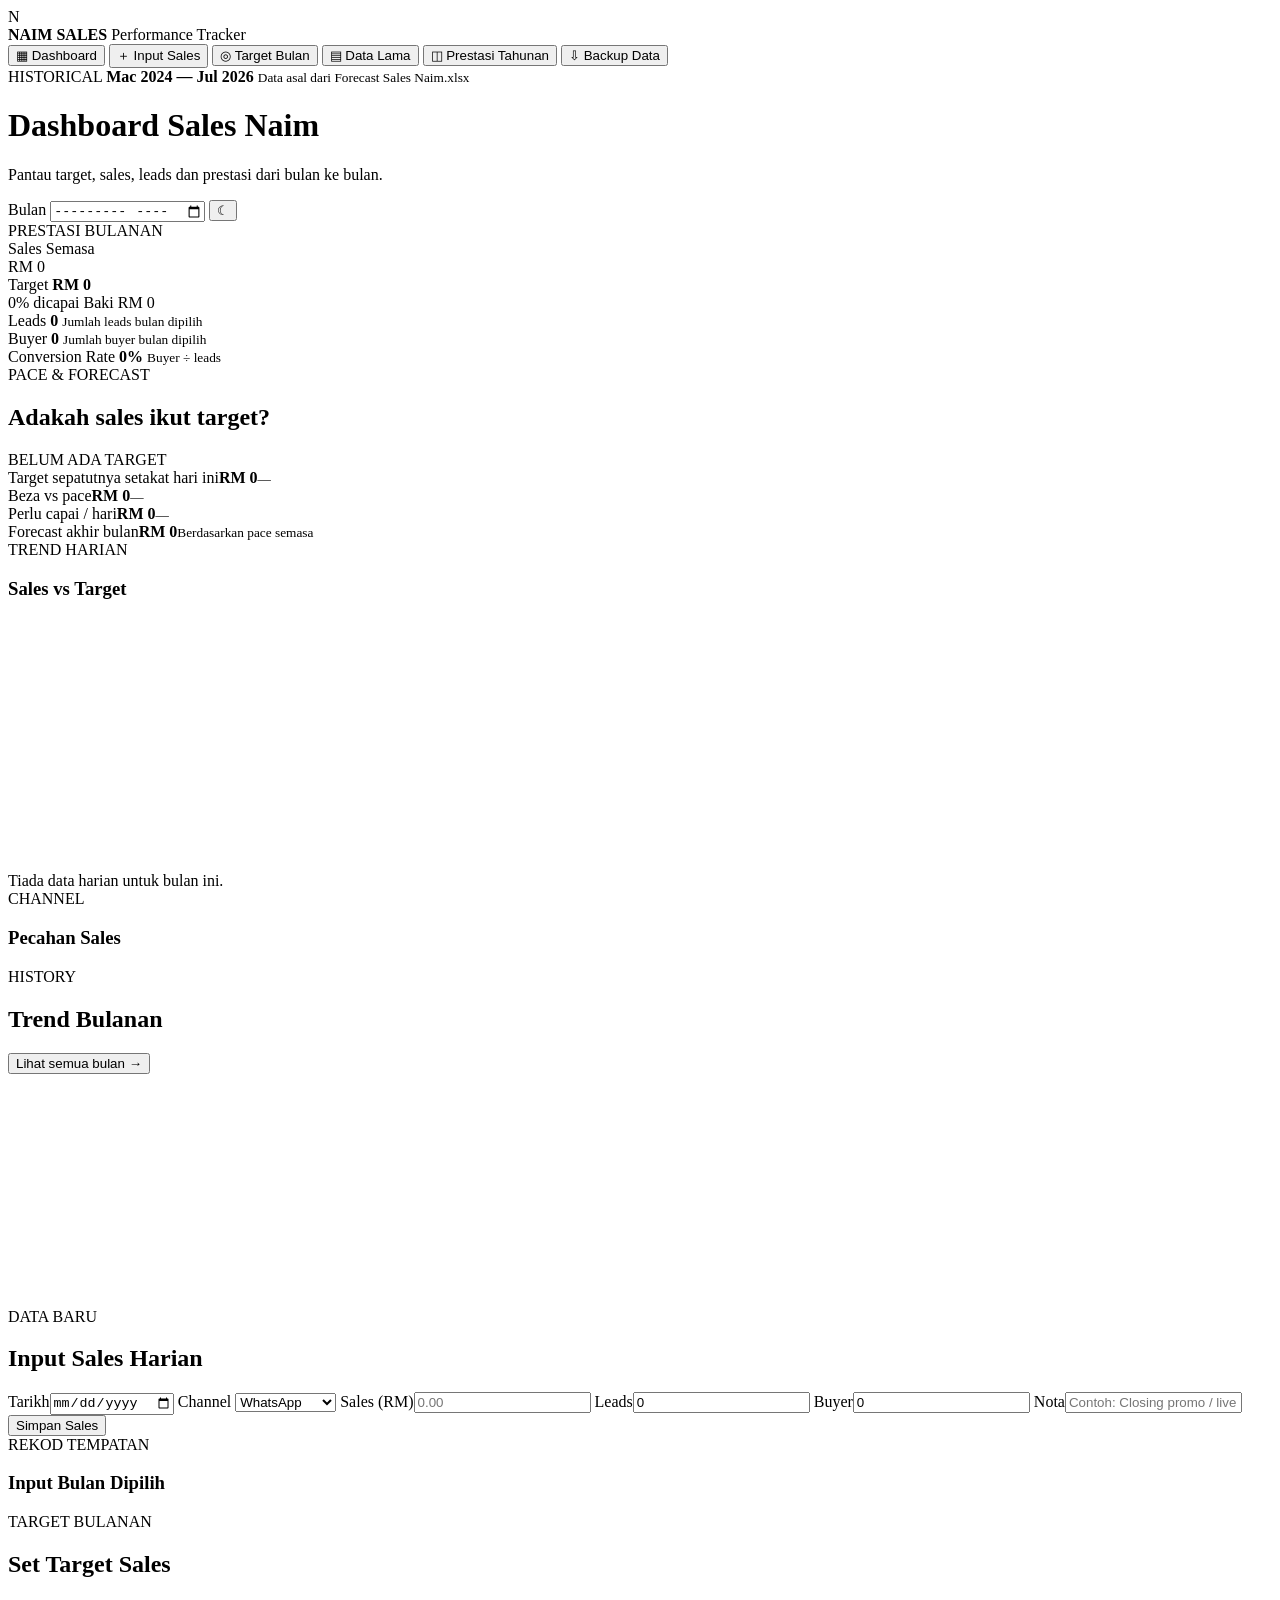
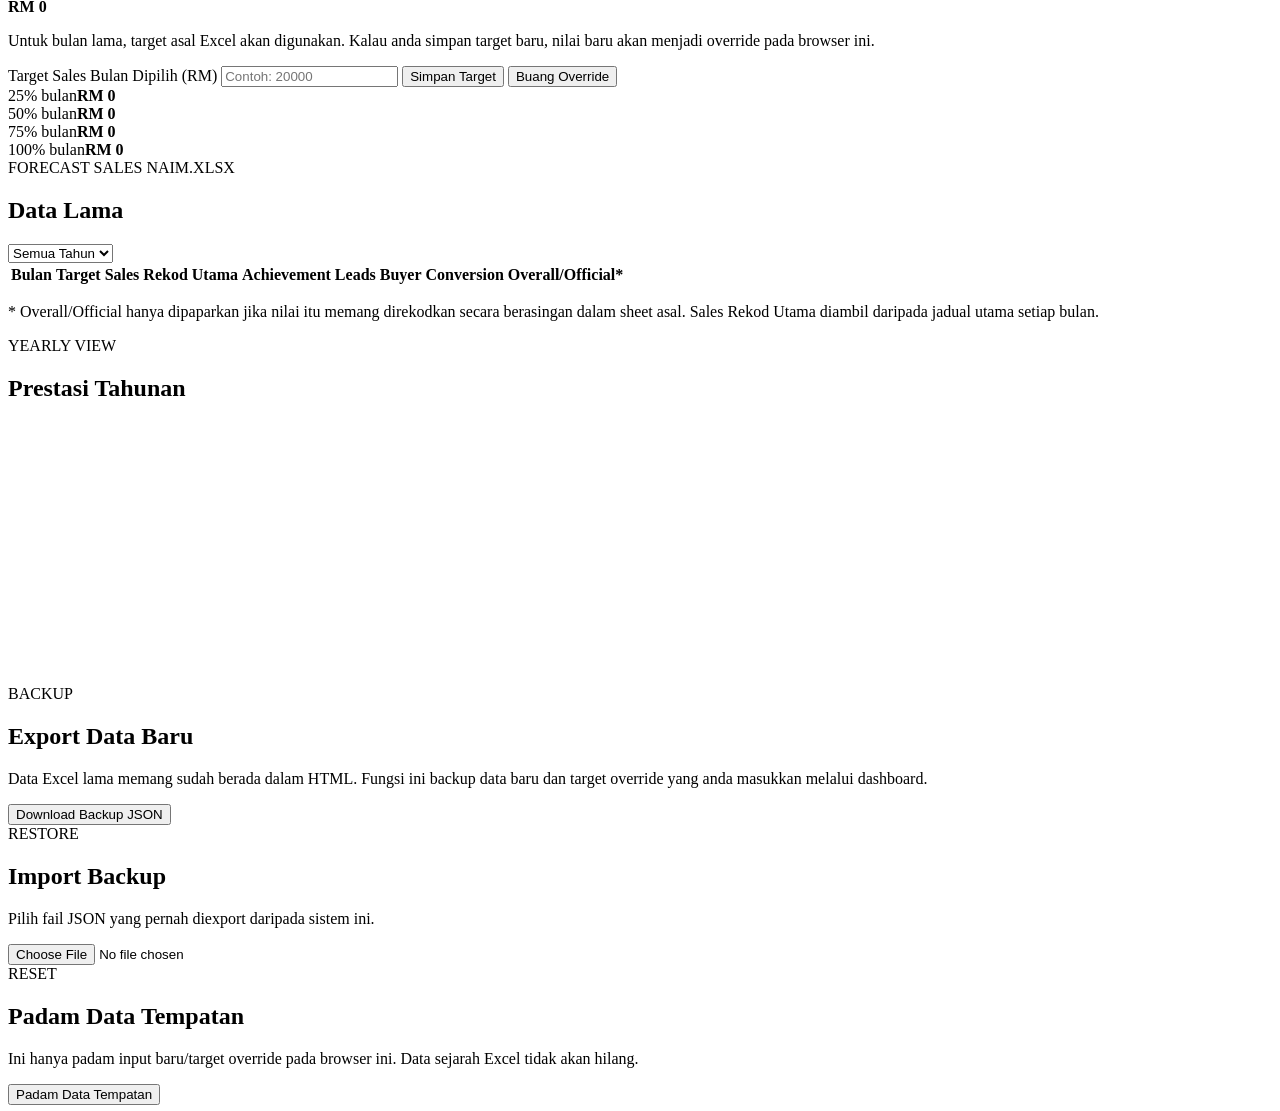
==== commit 2fc75374: "Update app.html" ====
--- a/app.html
+++ b/app.html
@@ -1,1584 +1,251 @@
-<!DOCTYPE html>
+<!doctype html>
 <html lang="ms">
 <head>
-<meta charset="UTF-8">
-<meta name="viewport" content="width=device-width, initial-scale=1.0">
-<title>Blasting Control Room</title>
-<link rel="preconnect" href="https://fonts.googleapis.com">
-<link rel="preconnect" href="https://fonts.gstatic.com" crossorigin>
-<link href="https://fonts.googleapis.com/css2?family=Space+Grotesk:wght@500;600;700&family=Inter:wght@400;500;600&family=IBM+Plex+Mono:wght@400;500;600&display=swap" rel="stylesheet">
-<link rel="stylesheet" href="css/base-extracted.css">
-<link rel="stylesheet" href="css/app-extra.css?v=v14-dashboard-reference-panels-20260817">
-<script>
-  (function() {
-    const saved = localStorage.getItem('theme') || 'dark';
-    if (saved === 'light') document.documentElement.setAttribute('data-theme', 'light');
-  })();
-</script>
+  <meta charset="utf-8">
+  <meta name="viewport" content="width=device-width,initial-scale=1">
+  <meta name="theme-color" content="#071416">
+  <title>Naim Sales Performance</title>
+  <link rel="stylesheet" href="css/style.css">
 </head>
-<body class="crm-sidebar-layout">
-
-<div id="loading-screen" class="loading-screen"><span class="spinner"></span> Memuatkan...</div>
-
-<div id="app-shell" style="display:none;">
-  <header class="top">
-    <div class="wrap">
+<body>
+  <div class="app-shell">
+    <aside class="sidebar">
       <div class="brand">
-        <img src="assets/logo-red.png" alt="Mamariam" class="brand-logo brand-logo-red">
-        <div class="brand-name">MAMARIAM — DASHBOARD TEAM CRM</div>
+        <div class="brand-mark">N</div>
+        <div>
+          <strong>NAIM SALES</strong>
+          <span>Performance Tracker</span>
+        </div>
       </div>
-      <nav class="app-nav">
-        <button data-view="input" class="active">Input Data</button>
-        <button data-view="dashboard">Dashboard</button>
-        <button data-view="poster">Poster</button>
-        <button data-view="template">Template</button>
-        <button data-view="feedback">Feedback</button>
-        <button data-view="laporan">Laporan</button>
-        <button data-view="wabotlive">Wabot Live</button>
-        <button data-view="wabotcontrol">Wabot Control</button>
-        <button data-view="projection">Projection</button>
-        <button data-view="planning">Planning</button>
-        <button data-view="analyticspro">Analytics Pro</button>
-        <div class="nav-group-label">UTILITI</div>
-        <button data-view="campaignmanager">Campaign Manager</button>
-        <button data-view="aiinsight">AI Insight</button>
-        <button data-view="contacts">Database</button>
-        <button data-view="filter">Filter</button>
-        <button data-view="todo">To-Do</button>
-        <button data-view="recap">Recap Julai</button>
-        <button data-view="salespages">Sales Pages</button>
+
+      <nav class="nav">
+        <button class="nav-item active" data-page="dashboard">▦ <span>Dashboard</span></button>
+        <button class="nav-item" data-page="input">＋ <span>Input Sales</span></button>
+        <button class="nav-item" data-page="target">◎ <span>Target Bulan</span></button>
+        <button class="nav-item" data-page="historical">▤ <span>Data Lama</span></button>
+        <button class="nav-item" data-page="yearly">◫ <span>Prestasi Tahunan</span></button>
+        <button class="nav-item" data-page="backup">⇩ <span>Backup Data</span></button>
       </nav>
-      
-      <div class="crm-sidebar-footer-card">
-        <b>MAMARIAM CRM</b>
-        <strong>Control Room</strong>
-        <small>Data · Action · Result</small>
+
+      <div class="sidebar-note">
+        <span>HISTORICAL</span>
+        <strong>Mac 2024 — Jul 2026</strong>
+        <small>Data asal dari Forecast Sales Naim.xlsx</small>
       </div>
-
-      <div class="user-badge">
-        <button class="theme-toggle" id="theme-toggle" title="Tukar tema">🌙</button>
-        <span class="role-badge" id="user-role">Staff</span>
-        <span id="user-name" style="font-size:13px;"></span>
-        <div class="avatar" id="user-avatar">U</div>
-        <button class="btn btn-ghost" id="logout-btn" style="width:auto; padding:7px 14px; font-size:12px;">Keluar</button>
-      </div>
-    </div>
-  </header>
-
-  <div class="crm-reference-topbar">
-    <div class="crm-reference-title">
-      <strong>MAMARIAM — DASHBOARD TEAM CRM</strong>
-      <span>Control Room</span>
-    </div>
-    <div class="crm-reference-top-actions">
-      <button type="button" class="crm-top-icon" id="crm-visible-theme-toggle" aria-label="Tukar tema" title="Tukar Light / Dark">☀️</button>
-      <div class="crm-top-user-dot">F</div>
-      <div class="crm-top-user-copy"><b id="crm-top-user-name">fikri naim</b><small>Staff</small></div>
-    </div>
-  </div>
-
-
-  <div class="wrap">
-
-    <!-- ================= INPUT DATA ================= -->
-    <div id="view-input" class="view active" style="padding-top:36px;">
-      <div class="section-head"><h2 id="entry-form-title">Input Entri Blast Harian</h2></div>
-      <div class="form-card">
-        <form id="entry-form">
-          <div class="form-grid">
-            <div class="field"><label>Tarikh</label><input type="date" id="entry-tarikh" required></div>
-            <div class="field"><label>Masa Blasting</label><input type="time" id="entry-masa"></div>
-            <div class="field"><label>Sumber / Source</label><input type="text" id="entry-source" placeholder="cth: Ads FB, Organic"></div>
-            <div class="field"><label>Nama Template</label>
-      <input type="text" id="entry-template" list="entry-template-list" placeholder="cth: Promo Susu V2">
-      <datalist id="entry-template-list"></datalist>
-    </div>
-          </div>
-          <div class="form-grid" style="margin-top:16px;">
-            <div class="field"><label>Kategori Laporan</label>
-              <select id="entry-kategori">
-                <option>Projek Susu</option>
-                <option>Promo TikTok</option>
-                <option>Database WS/Lead</option>
-                <option>Projek Leads Ikhtiar (NaimFani)</option>
-              </select>
-            </div>
-            <div class="field"><label>Akaun WABOT digunakan</label>
-              <select id="entry-wabot">
-                <option>MAMARIAM SDN BHD 5 (01111920528)</option>
-                <option>MAMARIAM OFFICIAL (01111920587)</option>
-                <option>MAMARIAM SDN BHD 8 (01111920523)</option>
-                <option>Mamariam Sdn Bhd 3 (60148769013)</option>
-                <option>Fatihah Bizz (601121001339)</option>
-                <option>Fatihah Bizz (6014-2881728)</option>
-              </select>
-            </div>
-            <div class="field"><label>Poster digunakan</label>
-              <select id="entry-poster"><option value="">- Tiada / Tak Berkaitan -</option></select>
-            </div>
-          </div>
-          <div class="form-grid" style="margin-top:16px;">
-            <div class="field"><label>Sent</label><input type="number" id="entry-sent" min="0" value="0" required>
-              <div id="entry-cost-preview" style="font-size:12px; color:var(--mint); margin-top:6px; font-family:'IBM Plex Mono';">Kos: RM 0.00 (€0.00)</div>
-            </div>
-            <div class="field"><label>Delivered</label><input type="number" id="entry-delivered" min="0" value="0"></div>
-            <div class="field"><label>Read</label><input type="number" id="entry-read" min="0" value="0"></div>
-          </div>
-          <div class="form-grid" style="margin-top:16px;">
-            <div class="field"><label>Reply</label><input type="number" id="entry-reply" min="0" value="0"></div>
-            <div class="field"><label>Failed</label><input type="number" id="entry-failed" min="0" value="0"></div>
-            <div class="field"><label>Jadi Buyer</label><input type="number" id="entry-buyer" min="0" value="0"></div>
-          </div>
-          <div class="form-grid two" style="margin-top:16px;">
-            <div class="field"><label>Total Sales (RM)</label><input type="number" id="entry-sales" min="0" step="0.01" value="0"></div>
-          </div>
-          <p style="font-size:11.5px; color:var(--muted-2); margin-top:6px;">💡 Kos blasting dikira automatik dari jumlah Sent (€0.0116/mesej) — tak perlu masukkan manual. Laporan Keseluruhan & Laporan Harian automatik terima semua entri, tak kira kategori.</p>
-
-          
-          <div class="input-quick-head">
-            <div>
-              <span class="input-quick-eyebrow">LIVE PREVIEW</span>
-              <h3>Ringkasan Entri Semasa</h3>
-            </div>
-            <span class="input-quick-note">Untuk semakan cepat sebelum Simpan Entri</span>
-          </div>
-
-          <div id="entry-live-stats" class="input-quick-grid">
-            <div class="input-quick-card sales">
+    </aside>
+
+    <main class="main">
+      <header class="topbar">
+        <div>
+          <h1 id="pageTitle">Dashboard Sales Naim</h1>
+          <p id="pageSubtitle">Pantau target, sales, leads dan prestasi dari bulan ke bulan.</p>
+        </div>
+        <div class="top-actions">
+          <label class="month-control">
+            <span>Bulan</span>
+            <input id="monthPicker" type="month">
+          </label>
+          <button id="themeBtn" class="icon-btn" title="Tukar tema">☾</button>
+        </div>
+      </header>
+
+      <section id="page-dashboard" class="page active">
+        <div class="hero-grid">
+          <article class="card hero-card">
+            <div class="eyebrow">PRESTASI BULANAN</div>
+            <div class="hero-row">
               <div>
-                <span class="input-quick-label">Sales (RM)</span>
-                <strong id="input-summary-sales">RM 0.00</strong>
-                <small>Total sales yang dimasukkan</small>
+                <span class="muted">Sales Semasa</span>
+                <div class="big-money" id="kpiSales">RM 0</div>
               </div>
-              <span class="input-quick-icon">💰</span>
-            </div>
-
-            <div class="input-quick-card sent">
-              <div>
-                <span class="input-quick-label">Sent</span>
-                <strong id="input-summary-sent">0</strong>
-                <small id="live-respon-rate">0.0% read rate</small>
+              <div class="target-side">
+                <span class="muted">Target</span>
+                <strong id="kpiTarget">RM 0</strong>
               </div>
-              <span class="input-quick-icon">➤</span>
-            </div>
-
-            <div class="input-quick-card reply">
-              <div>
-                <span class="input-quick-label">Reply Rate</span>
-                <strong id="live-reply-rate">0.0%</strong>
-                <small>Reply ÷ Sent</small>
-              </div>
-              <span class="input-quick-icon">💬</span>
-            </div>
-
-            <div class="input-quick-card buyer">
-              <div>
-                <span class="input-quick-label">Buyer</span>
-                <strong id="input-summary-buyer">0</strong>
-                <small>Jumlah jadi buyer</small>
-              </div>
-              <span class="input-quick-icon">👥</span>
-            </div>
-
-            <div class="input-quick-card conversion">
-              <div>
-                <span class="input-quick-label">Conversion Rate</span>
-                <strong id="live-conv-rate">0.00%</strong>
-                <small>Buyer ÷ Sent</small>
-              </div>
-              <span class="input-quick-icon">📈</span>
-            </div>
-
-            <div class="input-quick-card cost">
-              <div>
-                <span class="input-quick-label">Kos (RM)</span>
-                <strong id="input-summary-cost">RM 0.00</strong>
-                <small id="input-summary-cost-eur">€0.00</small>
-              </div>
-              <span class="input-quick-icon">👛</span>
-            </div>
-          </div>
-
-          <div class="form-actions">
-            <button type="submit" class="btn btn-primary" id="entry-submit-btn" style="width:auto; padding:11px 26px;">Simpan Entri</button>
-            <button type="button" class="btn btn-ghost" id="entry-cancel-edit-btn" style="width:auto; padding:11px 26px; display:none;">Batal Edit</button>
-          </div>
-        </form>
-      </div>
-
-      <section style="margin-top:36px;">
-        <div class="section-head">
-          <h2><span class="idx">•</span>Senarai Entri (Edit / Padam)</h2>
-          <div style="display:flex;gap:7px;align-items:center;"><span class="hint-chip" id="entries-list-count">0 entri</span><button type="button" class="btn btn-ghost" id="entries-reload-btn" style="width:auto;padding:7px 10px;font-size:9px;">Refresh Data</button></div>
-        </div>
-        <table class="tbl">
-          <thead><tr><th>Tarikh</th><th>Kategori</th><th>Staff</th><th>Sumber</th><th>Template</th><th>Wabot</th><th>Sent</th><th>Sales</th><th style="text-align:right;">Tindakan</th></tr></thead>
-          <tbody id="entries-list-body"></tbody>
-        </table>
-      </section>
-    </div>
-
-    <!-- ================= DASHBOARD ================= -->
-    <div id="view-dashboard" class="view">
-      <div class="hero dashboard-v7-hero" style="padding-top:36px;">
-        <div class="dashboard-v7-head">
-          <div>
-            <div class="eyebrow">Live Dashboard</div>
-            <h1>Prestasi & Trend CRM</h1>
-            <p class="dash-v7-sub">Pantau prestasi harian, perubahan berbanding semalam dan pencapaian target bulanan.</p>
-          </div>
-          <div class="dash-range-wrap">
-            <label>Julat Tarikh</label>
-            <div class="dash-range-box">
-              <input type="date" id="filter-from" aria-label="Tarikh mula">
-              <span class="dash-range-sep">—</span>
-              <input type="date" id="filter-to" aria-label="Tarikh akhir">
-            </div>
-            <div class="dash-range-presets">
-              <button type="button" data-range="today">Hari Ini</button>
-              <button type="button" data-range="7">7 Hari</button>
-              <button type="button" data-range="30">30 Hari</button>
-              <button type="button" data-range="month">Bulan Ini</button>
-            </div>
-          </div>
-        </div>
-
-        <div class="dash-v7-filters">
-          <div class="field" style="margin:0;"><label>Staff</label>
-            <select id="filter-staff" class="filter-box"><option value="">Semua Staff</option></select>
-          </div>
-          <div class="field" style="margin:0;"><label>Projek</label>
-            <select id="filter-kategori" class="filter-box">
-              <option value="">Semua Projek</option>
-              <option>Projek Susu</option><option>Promo TikTok</option><option>Database WS/Lead</option><option>Projek Leads Ikhtiar (NaimFani)</option>
-            </select>
-          </div>
-        </div>
-
-        <div class="dash-kpi-grid">
-          <div class="dash-kpi-card" data-kpi="sales">
-            <div class="dash-kpi-label">TOTAL SALES</div>
-            <div class="dash-kpi-line"><div class="dash-kpi-value" id="stat-sales">RM 0</div><div class="dash-delta" id="delta-sales">—</div></div>
-            <div class="dash-target-meta"><span id="target-sales-label">Target RM30,000</span><span id="target-sales-text">0%</span></div>
-            <div class="dash-target-track"><div class="dash-target-fill" id="target-sales-bar"></div></div>
-          </div>
-          <div class="dash-kpi-card" data-kpi="roi">
-            <div class="dash-kpi-label">ROI</div>
-            <div class="dash-kpi-line"><div class="dash-kpi-value" id="stat-roi-real">0.00x</div><div class="dash-delta" id="delta-roi">—</div></div>
-            <div class="dash-target-meta"><span id="target-roi-label">Target 10x</span><span id="target-roi-text">0%</span></div>
-            <div class="dash-target-track"><div class="dash-target-fill" id="target-roi-bar"></div></div>
-          </div>
-          <div class="dash-kpi-card" data-kpi="roas">
-            <div class="dash-kpi-label">ROAS</div>
-            <div class="dash-kpi-line"><div class="dash-kpi-value" id="stat-roi">0.00x</div><div class="dash-delta" id="delta-roas">—</div></div>
-            <div class="dash-target-meta"><span id="target-roas-label">Target 10x</span><span id="target-roas-text">0%</span></div>
-            <div class="dash-target-track"><div class="dash-target-fill" id="target-roas-bar"></div></div>
-          </div>
-          <div class="dash-kpi-card" data-kpi="conversion">
-            <div class="dash-kpi-label">CONVERSION RATE</div>
-            <div class="dash-kpi-line"><div class="dash-kpi-value" id="stat-conv-rate">0.00%</div><div class="dash-delta" id="delta-conv">—</div></div>
-            <div class="dash-target-meta"><span id="target-conv-label">Target 1%</span><span id="target-conv-text">0%</span></div>
-            <div class="dash-target-track"><div class="dash-target-fill" id="target-conv-bar"></div></div>
-          </div>
-          <div class="dash-kpi-card" data-kpi="reply">
-            <div class="dash-kpi-label">REPLY RATE</div>
-            <div class="dash-kpi-line"><div class="dash-kpi-value" id="stat-reply-rate">0.0%</div><div class="dash-delta" id="delta-reply">—</div></div>
-            <div class="dash-target-meta"><span id="target-reply-label">Target 50%</span><span id="target-reply-text">0%</span></div>
-            <div class="dash-target-track"><div class="dash-target-fill" id="target-reply-bar"></div></div>
-          </div>
-          <div class="dash-kpi-card" data-kpi="sent">
-            <div class="dash-kpi-label">TOTAL SENT</div>
-            <div class="dash-kpi-line"><div class="dash-kpi-value" id="stat-sent">0</div><div class="dash-delta" id="delta-sent">—</div></div>
-            <div class="dash-target-meta"><span id="target-sent-label">Target 2,500</span><span id="target-sent-text">0%</span></div>
-            <div class="dash-target-track"><div class="dash-target-fill" id="target-sent-bar"></div></div>
-            <div style="font-size:11px; color:var(--muted-2); margin-top:4px;" id="stat-sessions">0 entri</div>
-          </div>
-          <div class="dash-kpi-card" data-kpi="buyer">
-            <div class="dash-kpi-label">BUYER</div>
-            <div class="dash-kpi-line"><div class="dash-kpi-value" id="stat-buyer">0</div><div class="dash-delta" id="delta-buyer">—</div></div>
-            <div class="dash-target-meta"><span id="target-buyer-label">Target 100</span><span id="target-buyer-text">0%</span></div>
-            <div class="dash-target-track"><div class="dash-target-fill" id="target-buyer-bar"></div></div>
-            <div id="stat-conv" style="display:none;">0.00%</div>
-          </div>
-          <div class="dash-kpi-card" data-kpi="cost">
-            <div class="dash-kpi-label">KOS</div>
-            <div class="dash-kpi-line"><div class="dash-kpi-value" id="stat-cost-rm">RM 0</div><div class="dash-delta" id="delta-cost">—</div></div>
-            <div class="dash-target-meta"><span id="target-cost-label">Had RM1,650</span><span id="target-cost-text">0% digunakan</span></div>
-            <div class="dash-target-track cost"><div class="dash-target-fill" id="target-cost-bar"></div></div>
-            <div id="stat-cost-eur" style="display:none;">€0.00</div>
-          </div>
-        </div>
-
-        <div style="display:none;">
-          <span id="stat-respon-rate">0.0%</span>
-        </div>
-      </div>
-
-      
-      <section class="ref-dashboard-grid-section">
-        <div class="ref-dashboard-grid">
-
-          <article class="ref-dash-panel ref-trend-panel">
-            <div class="ref-panel-head">
-              <div>
-                <h3>TREND HARIAN</h3>
-                <p>Prestasi harian (Sales, Sent, Reply, Buyer)</p>
-              </div>
-              <select id="ref-trend-range" aria-label="Trend range">
-                <option value="7">7 Hari Terakhir</option>
-                <option value="14">14 Hari Terakhir</option>
-                <option value="30">30 Hari Terakhir</option>
-              </select>
-            </div>
-            <div class="ref-legend-row">
-              <span><i class="sales"></i>Sales (RM)</span>
-              <span><i class="sent"></i>Sent</span>
-              <span><i class="reply"></i>Reply</span>
-              <span><i class="buyer"></i>Buyer</span>
-            </div>
-            <div id="ref-trend-chart" class="ref-chart-area"></div>
-          </article>
-
-          <article class="ref-dash-panel ref-channel-panel">
-            <div class="ref-panel-head">
-              <div>
-                <h3>PRESTASI MENGIKUT CHANNEL</h3>
-                <p>Perbandingan channel yang digunakan</p>
-              </div>
-              <select id="ref-channel-metric" aria-label="Channel metric">
-                <option value="sales">Sales (RM)</option>
-                <option value="sent">Sent</option>
-                <option value="buyer">Buyer</option>
-              </select>
-            </div>
-            <div class="ref-channel-body">
-              <div id="ref-channel-donut" class="ref-donut-wrap"></div>
-              <div id="ref-channel-legend" class="ref-channel-legend"></div>
-            </div>
-          </article>
-
-          <article class="ref-dash-panel ref-entry-panel">
-            <div class="ref-panel-head">
-              <div class="ref-panel-title-inline">
-                <h3>SENARAI ENTRI (TERKINI)</h3>
-                <span class="ref-mini-badge" id="ref-entry-count">0 entri</span>
-              </div>
-              <button type="button" class="ref-outline-btn" id="ref-entry-refresh">↻ Refresh Data</button>
-            </div>
-            <div class="ref-mini-table-wrap">
-              <table class="ref-mini-table">
-                <thead>
-                  <tr>
-                    <th>Tarikh</th>
-                    <th>Template</th>
-                    <th>Sumber</th>
-                    <th>Sent</th>
-                    <th>Reply</th>
-                    <th>Buyer</th>
-                    <th>Sales (RM)</th>
-                  </tr>
-                </thead>
-                <tbody id="ref-entry-body"></tbody>
-              </table>
-              <div id="ref-entry-empty" class="ref-empty-state">
-                <div class="ref-empty-icon">▣</div>
-                <strong>Belum ada data</strong>
-                <span>Tambah entri blasting pertama anda.</span>
-              </div>
-            </div>
-          </article>
-
-          <article class="ref-dash-panel ref-template-panel">
-            <div class="ref-panel-head">
-              <div>
-                <h3>TOP TEMPLATE (SALES)</h3>
-                <p>Top 5 template mengikut jumlah sales</p>
-              </div>
-              <button type="button" class="ref-outline-btn" id="ref-template-see-all">Lihat Semua</button>
-            </div>
-            <div id="ref-template-list" class="ref-template-list"></div>
-            <div id="ref-template-empty" class="ref-empty-state">
-              <div class="ref-empty-icon star">✦</div>
-              <strong>Belum ada data template</strong>
-              <span>Data akan muncul selepas ada transaksi.</span>
-            </div>
-          </article>
-
-        </div>
-      </section>
-
-<section class="dash-trend-section">
-        <div class="section-head dash-trend-head">
-          <div>
-            <h2><span class="idx">01</span>Trend Harian Mengikut Projek</h2>
-            <p class="dash-v7-sub">Trend ikut filter Projek di atas. Jika pilih Semua Projek, semua data projek digabungkan mengikut hari.</p>
-          </div>
-        </div>
-        <div id="project-trend-grid" class="project-trend-grid"></div>
-      </section>
-
-      <section id="topup-section" style="display:none;">
-        <div class="section-head"><h2><span class="idx">•</span>Topup Wabot <small style="font-weight:400; color:var(--muted); font-size:11px;">(sentiasa tersedia)</small></h2></div>
-        <div class="stat-row">
-          <div class="stat-card"><div class="label">Jumlah Topup (€)</div><div class="value" id="topup-total-eur">€0.00</div></div>
-          <div class="stat-card accent-mint"><div class="label">Kos Topup (RM)</div><div class="value" id="topup-total-rm">RM 0.00</div></div>
-        </div>
-        <div class="form-card" style="margin-top:16px;">
-          <form id="topup-form" style="display:flex; gap:10px; align-items:flex-end; flex-wrap:wrap;">
-            <div class="field" style="margin:0; flex:1; min-width:150px;"><label>Tarikh Topup</label><input type="date" id="topup-date" required></div>
-            <div class="field" style="margin:0; flex:2; min-width:250px;"><label>Nombor Official</label><select id="topup-phone" required></select></div>
-            <div class="field" style="margin:0; flex:1; min-width:140px;"><label>Amaun Topup (€)</label><input type="number" id="topup-amount" min="0" step="0.01" placeholder="cth: 90" required></div>
-            <div class="field" style="margin:0; flex:2; min-width:190px;"><label>Nota (pilihan)</label><input type="text" id="topup-note" placeholder="cth: Topup minggu ini"></div>
-            <button type="submit" class="btn btn-primary" style="width:auto; padding:11px 22px;">+ Tambah Topup</button>
-          </form>
-        </div>
-        <table class="tbl" style="margin-top:14px;">
-          <thead><tr><th>Tarikh</th><th>Nombor Official</th><th>Nota</th><th>Amaun (€)</th><th>Amaun (RM)</th><th>Oleh</th></tr></thead>
-          <tbody id="topup-history-body"></tbody>
-        </table>
-      </section>
-
-      <section>
-        <div class="section-head"><h2><span class="idx">02</span>Funnel</h2></div>
-        <div class="funnel-card"><div id="funnel"></div></div>
-      </section>
-
-      <section>
-        <div class="section-head"><h2><span class="idx">03</span>Sumber / Source</h2></div>
-        <div class="source-grid" id="source-grid"></div>
-      </section>
-
-
-      <!-- Kandungan tambahan khas ikut kategori (report/gambar rujukan) -->
-      <section id="kategori-susu-extra" style="display:none;">
-        <div class="section-head"><h2><span class="idx">•</span>Dashboard Rujukan — Projek Susu</h2></div>
-        <div class="report-embed-grid">
-          <div class="report-embed-card">
-            <div class="report-embed-title">Flow Follow Up Susu (3 Hari, 3 Set)</div>
-            <div class="report-embed-preview" onclick="openReportModal('reports/susu-followup-3set.html','Flow Follow Up Susu (3 Hari, 3 Set)')">
-              <iframe src="reports/susu-followup-3set.html" loading="lazy"></iframe>
-              <div class="report-embed-overlay">Klik untuk lihat penuh</div>
-            </div>
-          </div>
-          <div class="report-embed-card">
-            <div class="report-embed-title">Data Dashboard Susu — Jun 2026</div>
-            <div class="report-embed-preview" onclick="openReportModal('reports/susu-jun-2026.html','Data Dashboard Susu — Jun 2026')">
-              <iframe src="reports/susu-jun-2026.html" loading="lazy"></iframe>
-              <div class="report-embed-overlay">Klik untuk lihat penuh</div>
-            </div>
-          </div>
-        </div>
-      </section>
-
-      <section id="kategori-naimfani-extra" style="display:none;">
-        <div class="section-head"><h2><span class="idx">•</span>Rujukan — Projek Leads Ikhtiar (NaimFani)</h2></div>
-        <div class="poster-grid">
-          <div class="poster-card"><img src="assets/leads-ikhtiar-jus.jpg" alt="Database WhatsApp Leads Ikhtiar Follow Up 4 Hari" onclick="openImageModal(this.src)" style="cursor:zoom-in;"></div>
-          <div class="poster-card"><img src="assets/leads-ikhtiar-susu.jpg" alt="Database WhatsApp Leads Ikhtiar Follow Up 6 Hari" onclick="openImageModal(this.src)" style="cursor:zoom-in;"></div>
-        </div>
-      </section>
-    </div>
-
-    <!-- ================= RECAP JUN ================= -->
-    <div id="view-recap" class="view">
-      <div class="section-head" style="padding-top:36px;"><h2>Recap Julai — Dashboard Keseluruhan</h2></div>
-      <div class="recap-frame-wrap">
-        <iframe src="reports/recap-keseluruhan.html" id="recap-iframe"></iframe>
-      </div>
-    </div>
-
-    <!-- ================= SALES PAGES ================= -->
-    <div id="view-salespages" class="view">
-      <div class="section-head" style="padding-top:36px;"><h2>Sales Pages</h2></div>
-      <p style="font-size:12.5px; color:var(--muted); margin-bottom:20px;">Landing page untuk dikongsi terus kepada pelanggan via WhatsApp blast — klik "Salin Link" untuk dapatkan URL, atau "Lihat Penuh" untuk preview macam mana pelanggan nampak.</p>
-
-      <div class="report-embed-grid">
-        <div class="report-embed-card">
-          <div class="report-embed-title">Jus Mamariam — Peneman Ikhtiar, Hamil & Berpantang</div>
-          <div class="report-embed-preview" onclick="openReportModal('sales/jus-mamariam.html','Jus Mamariam — Sales Page')">
-            <iframe src="sales/jus-mamariam.html" loading="lazy"></iframe>
-            <div class="report-embed-overlay">Klik untuk lihat penuh</div>
-          </div>
-          <div style="display:flex; gap:8px; padding:12px 16px; border-top:1px solid var(--line);">
-            <button class="btn btn-ghost salespage-copy-btn" data-path="sales/jus-mamariam.html" style="width:auto; padding:8px 14px; font-size:12px; flex:1;">🔗 Salin Link</button>
-            <button class="btn btn-primary" onclick="openReportModal('sales/jus-mamariam.html','Jus Mamariam — Sales Page')" style="width:auto; padding:8px 14px; font-size:12px; flex:1;">Lihat Penuh</button>
-          </div>
-        </div>
-      </div>
-    </div>
-
-    <!-- ================= POSTER ================= -->
-
-    <!-- ================= TEMPLATE ================= -->
-    <div id="view-template" class="view">
-      <div class="library-page-head">
-        <div>
-          <h2>Template & Skrip</h2>
-          <p>Simpan semua skrip blasting dan lihat template mana yang beri reply, buyer dan sales paling tinggi.</p>
-        </div>
-        <span class="hint-chip" id="template-library-count">0 template</span>
-      </div>
-
-      <section class="library-summary-grid">
-        <div class="library-stat">
-          <span>TOTAL TEMPLATE</span>
-          <strong id="tmpl-lib-total">0</strong>
-          <small>Dalam library</small>
-        </div>
-        <div class="library-stat">
-          <span>TEMPLATE ADA SALES</span>
-          <strong id="tmpl-lib-sales-count">0</strong>
-          <small>Generate buyer/sales</small>
-        </div>
-        <div class="library-stat">
-          <span>TOP SALES TEMPLATE</span>
-          <strong id="tmpl-lib-top-sales">–</strong>
-          <small id="tmpl-lib-top-sales-name">Belum ada data</small>
-        </div>
-        <div class="library-stat">
-          <span>TOP REPLY RATE</span>
-          <strong id="tmpl-lib-top-reply">–</strong>
-          <small id="tmpl-lib-top-reply-name">Belum ada data</small>
-        </div>
-      </section>
-
-      <section class="form-card template-add-card">
+            </div>
+            <div class="progress"><div id="targetProgress"></div></div>
+            <div class="progress-meta">
+              <span id="kpiAchievement">0% dicapai</span>
+              <span id="kpiBalance">Baki RM 0</span>
+            </div>
+          </article>
+
+          <article class="card stat-card">
+            <span class="muted">Leads</span>
+            <strong id="kpiLeads">0</strong>
+            <small id="leadsNote">Jumlah leads bulan dipilih</small>
+          </article>
+
+          <article class="card stat-card">
+            <span class="muted">Buyer</span>
+            <strong id="kpiBuyer">0</strong>
+            <small id="buyerNote">Jumlah buyer bulan dipilih</small>
+          </article>
+
+          <article class="card stat-card accent-border">
+            <span class="muted">Conversion Rate</span>
+            <strong id="kpiConversion">0%</strong>
+            <small id="conversionNote">Buyer ÷ leads</small>
+          </article>
+        </div>
+
         <div class="section-head">
           <div>
-            <h2><span class="idx">01</span>Tambah Template / Skrip</h2>
-            <p class="library-sub">Boleh paste skrip terus atau upload screenshot skrip. Salah satu pun boleh.</p>
-          </div>
-        </div>
-
-        <form id="template-library-form" class="template-library-form">
-          <div class="field">
-            <label>Nama Template</label>
-            <input type="text" id="tmpl-lib-name" placeholder="cth: Susu Picky Eater PAS V3" required>
-          </div>
-
-          <div class="field">
-            <label>Projek</label>
-            <select id="tmpl-lib-project">
-              <option value="Projek Susu">Projek Susu</option>
-              <option value="Promo TikTok">Promo TikTok</option>
-              <option value="Database WS/Lead">Database WS/Lead</option>
-              <option value="Projek Leads Ikhtiar (NaimFani)">Projek Leads Ikhtiar (NaimFani)</option>
-              <option value="Lain-lain">Lain-lain</option>
-            </select>
-          </div>
-
-          <div class="field template-span-2">
-            <label>Skrip / Copywriting</label>
-            <textarea id="tmpl-lib-script" rows="7" placeholder="Paste skrip penuh dekat sini..."></textarea>
-          </div>
-
-          <div class="field template-span-2">
-            <label>Screenshot Skrip (optional)</label>
-            <label class="template-upload-box" for="tmpl-lib-file">
-              <input type="file" id="tmpl-lib-file" accept="image/png,image/jpeg,image/webp">
-              <span>＋</span>
-              <div>
-                <b>Upload gambar skrip</b>
-                <small>PNG, JPG, WEBP · auto compress</small>
+            <div class="eyebrow">PACE & FORECAST</div>
+            <h2>Adakah sales ikut target?</h2>
+          </div>
+          <span id="paceBadge" class="badge neutral">BELUM ADA TARGET</span>
+        </div>
+
+        <div class="mini-grid">
+          <article class="card mini-card"><span>Target sepatutnya setakat hari ini</span><strong id="paceExpected">RM 0</strong><small id="paceExpectedSub">—</small></article>
+          <article class="card mini-card"><span>Beza vs pace</span><strong id="paceDifference">RM 0</strong><small id="paceDifferenceSub">—</small></article>
+          <article class="card mini-card"><span>Perlu capai / hari</span><strong id="paceDailyNeed">RM 0</strong><small id="paceDailyNeedSub">—</small></article>
+          <article class="card mini-card"><span>Forecast akhir bulan</span><strong id="paceForecast">RM 0</strong><small id="paceForecastSub">Berdasarkan pace semasa</small></article>
+        </div>
+
+        <div class="two-col">
+          <article class="card chart-card">
+            <div class="card-head">
+              <div><span class="eyebrow">TREND HARIAN</span><h3>Sales vs Target</h3></div>
+            </div>
+            <canvas id="dailyChart" height="250"></canvas>
+            <div id="chartEmpty" class="chart-empty hidden">Tiada data harian untuk bulan ini.</div>
+          </article>
+
+          <article class="card">
+            <div class="card-head">
+              <div><span class="eyebrow">CHANNEL</span><h3>Pecahan Sales</h3></div>
+            </div>
+            <div id="channelList" class="channel-list"></div>
+            <div id="channelNote" class="info-note"></div>
+          </article>
+        </div>
+
+        <div class="section-head">
+          <div><div class="eyebrow">HISTORY</div><h2>Trend Bulanan</h2></div>
+          <button class="ghost-btn" data-go="historical">Lihat semua bulan →</button>
+        </div>
+        <article class="card chart-card">
+          <canvas id="monthlyChart" height="230"></canvas>
+        </article>
+      </section>
+
+      <section id="page-input" class="page">
+        <div class="form-layout">
+          <article class="card form-card">
+            <div class="card-head">
+              <div><span class="eyebrow">DATA BARU</span><h2>Input Sales Harian</h2></div>
+            </div>
+            <form id="salesForm">
+              <div class="form-grid">
+                <label>Tarikh<input id="entryDate" type="date" required></label>
+                <label>Channel
+                  <select id="entryChannel" required>
+                    <option value="WhatsApp">WhatsApp</option>
+                    <option value="Shopee Live">Shopee Live</option>
+                    <option value="Mamayuyu">Mamayuyu</option>
+                    <option value="TikTok Solusi">TikTok Solusi</option>
+                    <option value="TikTok GMV">TikTok GMV</option>
+                    <option value="M9F Live">M9F Live</option>
+                    <option value="Lain-lain">Lain-lain</option>
+                  </select>
+                </label>
+                <label>Sales (RM)<input id="entrySales" type="number" min="0" step="0.01" required placeholder="0.00"></label>
+                <label>Leads<input id="entryLeads" type="number" min="0" step="1" value="0"></label>
+                <label>Buyer<input id="entryBuyer" type="number" min="0" step="1" value="0"></label>
+                <label class="full">Nota<input id="entryNote" type="text" placeholder="Contoh: Closing promo / live malam"></label>
               </div>
+              <button class="primary-btn" type="submit">Simpan Sales</button>
+            </form>
+          </article>
+
+          <article class="card">
+            <div class="card-head">
+              <div><span class="eyebrow">REKOD TEMPATAN</span><h3>Input Bulan Dipilih</h3></div>
+            </div>
+            <div id="localEntryList" class="entry-list"></div>
+          </article>
+        </div>
+      </section>
+
+      <section id="page-target" class="page">
+        <article class="card form-card target-card">
+          <div class="card-head">
+            <div><span class="eyebrow">TARGET BULANAN</span><h2>Set Target Sales</h2></div>
+            <strong id="targetCurrentDisplay" class="target-display">RM 0</strong>
+          </div>
+          <p class="muted">Untuk bulan lama, target asal Excel akan digunakan. Kalau anda simpan target baru, nilai baru akan menjadi override pada browser ini.</p>
+          <form id="targetForm">
+            <label>Target Sales Bulan Dipilih (RM)
+              <input id="targetInput" type="number" min="0" step="0.01" placeholder="Contoh: 20000">
             </label>
-            <div id="tmpl-lib-preview-wrap" class="template-preview-wrap" style="display:none;">
-              <img id="tmpl-lib-preview" alt="Preview skrip">
-              <button type="button" id="tmpl-lib-remove-image">Buang Gambar</button>
-            </div>
-          </div>
-
-          <div class="field template-span-2">
-            <label>Nota / Angle</label>
-            <input type="text" id="tmpl-lib-note" placeholder="cth: Angle picky eater, hook ibu risau anak tak cukup nutrisi">
-          </div>
-
-          <div class="template-form-actions template-span-2">
-            <button type="submit" class="btn btn-primary" id="tmpl-lib-submit">Simpan Template</button>
-            <button type="button" class="btn btn-ghost" id="tmpl-lib-clear">Kosongkan</button>
-          </div>
-        </form>
-      </section>
-
-      <section class="form-card">
-        <div class="library-toolbar">
-          <div>
-            <h2><span class="idx">02</span>Laporan Prestasi Template</h2>
-            <p class="library-sub">Laporan asal dari Dashboard dipindahkan ke sini.</p>
-          </div>
-          <div class="library-filter-grid">
-            <input type="date" id="tmpl-report-from">
-            <input type="date" id="tmpl-report-to">
-            <select id="tmpl-report-project">
-              <option value="">Semua Projek</option>
-              <option value="Projek Susu">Projek Susu</option>
-              <option value="Promo TikTok">Promo TikTok</option>
-              <option value="Database WS/Lead">Database WS/Lead</option>
-              <option value="Projek Leads Ikhtiar (NaimFani)">Projek Leads Ikhtiar (NaimFani)</option>
-            </select>
-          </div>
-        </div>
-
-        <div class="table-scroll">
-          <table class="tbl">
-            <thead>
-              <tr><th>#</th><th>Template</th><th>Sesi</th><th>Sent</th><th>Reply Rate</th><th>Buyer</th><th>Conversion</th><th>Sales</th><th>Kos</th><th>ROAS</th></tr>
-            </thead>
-            <tbody id="template-report-body"></tbody>
-          </table>
-        </div>
-      </section>
-
-      <section class="form-card">
-        <div class="library-toolbar">
-          <div>
-            <h2><span class="idx">03</span>Library Skrip</h2>
-            <p class="library-sub">Klik skrip untuk baca penuh atau rujuk screenshot.</p>
-          </div>
-          <div class="library-filter-grid two">
-            <select id="tmpl-library-project-filter">
-              <option value="">Semua Projek</option>
-              <option value="Projek Susu">Projek Susu</option>
-              <option value="Promo TikTok">Promo TikTok</option>
-              <option value="Database WS/Lead">Database WS/Lead</option>
-              <option value="Projek Leads Ikhtiar (NaimFani)">Projek Leads Ikhtiar (NaimFani)</option>
-              <option value="Lain-lain">Lain-lain</option>
-            </select>
-            <input type="search" id="tmpl-library-search" placeholder="Cari nama / skrip / angle...">
-          </div>
-        </div>
-        <div id="template-library-grid" class="template-library-grid"></div>
-      </section>
-    </div>
-
-    <div id="view-poster" class="view">
-      <div class="library-page-head">
-        <div>
-          <h2>Poster Blasting</h2>
-          <p>Upload creative dan terus tengok poster mana yang paling banyak menghasilkan buyer dan sales.</p>
-        </div>
-        <span class="hint-chip" id="poster-count">0 poster</span>
-      </div>
-
-      <section class="library-summary-grid">
-        <div class="library-stat">
-          <span>TOTAL POSTER</span>
-          <strong id="poster-stat-total">0</strong>
-          <small>Creative dalam library</small>
-        </div>
-        <div class="library-stat">
-          <span>POSTER ADA SALES</span>
-          <strong id="poster-stat-sales-count">0</strong>
-          <small>Generate sales</small>
-        </div>
-        <div class="library-stat">
-          <span>TOP SALES POSTER</span>
-          <strong id="poster-stat-top-sales">–</strong>
-          <small id="poster-stat-top-sales-name">Belum ada data</small>
-        </div>
-        <div class="library-stat">
-          <span>TOP CONVERSION</span>
-          <strong id="poster-stat-top-conv">–</strong>
-          <small id="poster-stat-top-conv-name">Belum ada data</small>
-        </div>
-      </section>
-
-      <section class="form-card" style="margin-bottom:18px;">
-        <div class="section-head"><h2><span class="idx">01</span>Tambah Poster</h2></div>
-        <form id="poster-form" class="form-grid two">
-          <div class="field"><label>Nama Poster</label><input type="text" id="poster-name" placeholder="cth: Promo Susu Hazelnut V2" required></div>
-          <div class="field"><label>Pilih Gambar</label><input type="file" id="poster-file" accept="image/*" required></div>
-          <div class="form-actions"><button type="submit" class="btn btn-primary" id="poster-submit-btn">Upload Poster</button></div>
-        </form>
-      </section>
-
-      <section class="form-card">
-        <div class="library-toolbar">
-          <div>
-            <h2><span class="idx">02</span>Laporan Prestasi Poster</h2>
-            <p class="library-sub">Ranking berdasarkan sales. Conversion, buyer, reply dan ROAS turut ditunjukkan.</p>
-          </div>
-          <div class="library-filter-grid">
-            <input type="date" id="poster-report-from">
-            <input type="date" id="poster-report-to">
-            <select id="poster-report-project">
-              <option value="">Semua Projek</option>
-              <option value="Projek Susu">Projek Susu</option>
-              <option value="Promo TikTok">Promo TikTok</option>
-              <option value="Database WS/Lead">Database WS/Lead</option>
-              <option value="Projek Leads Ikhtiar (NaimFani)">Projek Leads Ikhtiar (NaimFani)</option>
-            </select>
-          </div>
-        </div>
-        <div class="table-scroll">
-          <table class="tbl">
-            <thead>
-              <tr><th>#</th><th>Poster</th><th>Sesi</th><th>Sent</th><th>Reply Rate</th><th>Buyer</th><th>Conversion</th><th>Sales</th><th>Kos</th><th>ROAS</th></tr>
-            </thead>
-            <tbody id="poster-library-report-body"></tbody>
-          </table>
-        </div>
-      </section>
-
-      <section class="form-card">
-        <div class="library-toolbar">
-          <div>
-            <h2><span class="idx">03</span>Poster Library</h2>
-            <p class="library-sub">Poster yang digunakan untuk blasting. Sales setiap poster dipaparkan pada card.</p>
-          </div>
-          <input type="search" id="poster-library-search" placeholder="Cari poster..." class="library-search-single">
-        </div>
-        <div id="poster-grid" class="poster-grid poster-library-grid"></div>
-      </section>
-    </div>
-    
-    <!-- ================= FEEDBACK ================= -->
-    <div id="view-feedback" class="view">
-      <div class="section-head" style="padding-top:36px;"><h2>Feedback Pelanggan</h2></div>
-      <div class="form-card" style="margin-bottom:24px;">
-        <form id="feedback-form">
-          <div class="form-grid two">
-            <div class="field"><label>Kategori Produk</label>
-              <select id="feedback-kategori">
-                <option>Jus Mamariam</option>
-                <option>Susu</option>
-                <option>Koko Zuriat</option>
-                <option>Minyak Ibu Damai</option>
-                <option>Roll Cool Mama</option>
-              </select>
-            </div>
-            <div class="field"><label>Gambar Feedback</label><input type="file" id="feedback-file" accept="image/*" required></div>
-          </div>
-          <div class="field" style="margin-top:16px;"><label>Ayat Feedback</label><textarea id="feedback-text" rows="3" placeholder="Taip feedback pelanggan di sini..." required></textarea></div>
-          <div class="form-actions" style="margin-top:12px;"><button type="submit" class="btn btn-primary" id="feedback-submit-btn">Simpan Feedback</button></div>
-        </form>
-      </div>
-
-      <div class="table-controls">
-        <select class="filter-box" id="feedback-filter-kategori">
-          <option value="">Semua Kategori</option>
-          <option>Jus Mamariam</option>
-          <option>Susu</option>
-          <option>Koko Zuriat</option>
-          <option>Minyak Ibu Damai</option>
-          <option>Roll Cool Mama</option>
-        </select>
-        <span class="hint-chip" id="feedback-count">0 feedback</span>
-      </div>
-      <div id="feedback-grid" class="feedback-grid" style="margin-top:14px;"></div>
-    </div>
-
-    <!-- ================= LAPORAN ================= -->
-    <div id="view-laporan" class="view">
-      <div class="section-head" style="padding-top:36px;"><h2>Laporan</h2></div>
-      <div class="table-controls">
-        <div class="field" style="margin:0;"><label>Dari</label><input type="date" id="lap-filter-from"></div>
-        <div class="field" style="margin:0;"><label>Hingga</label><input type="date" id="lap-filter-to"></div>
-        <div class="field" style="margin:0;"><label>Kategori Laporan</label>
-          <select id="lap-filter-kategori" class="filter-box">
-            <option value="">Semua (Keseluruhan)</option>
-            <option>Projek Susu</option><option>Promo TikTok</option><option>Database WS/Lead</option><option>Projek Leads Ikhtiar (NaimFani)</option>
-          </select>
-        </div>
-      </div>
-
-      <section>
-        <div class="section-head"><h2><span class="idx">01</span>Laporan Harian</h2></div>
-        <table class="tbl">
-          <thead><tr><th>Tarikh</th><th>Bil. Blast</th><th>Sent</th><th>Read Rate<br><small>(Respon)</small></th><th>Reply Rate</th><th>Buyer</th><th>Conversion</th><th>Sales</th><th>Kos (€)</th><th>Kos (RM)</th><th>ROAS</th></tr></thead>
-          <tbody id="daily-body"></tbody>
-        </table>
-      </section>
-
-      <section>
+            <button type="submit" class="primary-btn">Simpan Target</button>
+            <button type="button" id="removeTargetBtn" class="ghost-btn">Buang Override</button>
+          </form>
+        </article>
+
+        <div class="checkpoint-grid">
+          <article class="card checkpoint"><span>25% bulan</span><strong id="cp25">RM 0</strong></article>
+          <article class="card checkpoint"><span>50% bulan</span><strong id="cp50">RM 0</strong></article>
+          <article class="card checkpoint"><span>75% bulan</span><strong id="cp75">RM 0</strong></article>
+          <article class="card checkpoint"><span>100% bulan</span><strong id="cp100">RM 0</strong></article>
+        </div>
+      </section>
+
+      <section id="page-historical" class="page">
         <div class="section-head">
-          <h2><span class="idx">02</span>Prestasi Poster</h2>
-          <span class="hint-chip" id="poster-perf-count">0 poster</span>
-        </div>
-        <table class="tbl">
-          <thead><tr><th>#</th><th>Poster</th><th>Sesi</th><th>Sent</th><th>Read Rate</th><th>Reply Rate</th><th>Conversion</th><th>Sales</th><th>Kos (RM)</th><th>ROAS</th></tr></thead>
-          <tbody id="poster-perf-body"></tbody>
-        </table>
-      </section>
-
-      <section>
-        <div class="section-head">
-          <h2><span class="idx">03</span>Prestasi Akaun WABOT</h2>
-          <span class="hint-chip" id="wabot-perf-count">0 akaun</span>
-        </div>
-        <table class="tbl">
-          <thead><tr><th>#</th><th>Akaun WABOT</th><th>Sesi</th><th>Sent</th><th>Read Rate</th><th>Reply Rate</th><th>Conversion</th><th>Sales</th><th>Kos (RM)</th><th>ROAS</th></tr></thead>
-          <tbody id="wabot-perf-body"></tbody>
-        </table>
-      </section>
-
-      <section>
-        <div class="section-head"><h2><span class="idx">04</span>Prestasi Ikut Hari</h2></div>
-        <table class="tbl">
-          <thead><tr><th>Hari</th><th>Bil. Blast</th><th>Sent</th><th>Buyer</th><th>Conversion</th><th>Sales</th><th>Avg Sales/Blast</th></tr></thead>
-          <tbody id="dayofweek-body"></tbody>
-        </table>
-      </section>
-
-      <section>
-        <div class="section-head">
-          <h2><span class="idx">05</span>Prestasi Ikut Waktu</h2>
-          <span class="hint-chip">Berdasarkan entri yang ada Masa Blasting diisi</span>
-        </div>
-        <table class="tbl">
-          <thead><tr><th>Waktu</th><th>Bil. Blast</th><th>Sent</th><th>Buyer</th><th>Conversion</th><th>Sales</th><th>Avg Sales/Blast</th></tr></thead>
-          <tbody id="hourofday-body"></tbody>
-        </table>
-      </section>
-    </div>
-
-    <!-- ================= CONTACTS ================= -->
-    <div id="view-contacts" class="view">
-      <div class="section-head" style="padding-top:36px;"><h2>Database</h2></div>
-
-      <!-- Stats -->
-      <div class="stat-row" style="margin-bottom:10px;">
-        <div class="stat-card accent-mint"><div class="label">Total Database</div><div class="value" id="cstat-total">–</div></div>
-        <div class="stat-card"><div class="label">Belum Blast</div><div class="value" id="cstat-pending">–</div></div>
-        <div class="stat-card"><div class="label">Dah Blast</div><div class="value" id="cstat-blasted">–</div></div>
-        <div class="stat-card"><div class="label">Dah Reply</div><div class="value" id="cstat-replied">–</div></div>
-        <div class="stat-card accent-amber"><div class="label">Jadi Buyer</div><div class="value" id="cstat-buyer">–</div></div>
-      </div>
-      <div style="display:flex; justify-content:space-between; align-items:center; margin-bottom:24px; flex-wrap:wrap; gap:8px;">
-        <p id="cstat-note" style="font-size:12px; color:var(--muted); margin:0;"></p>
-        <button class="btn btn-ghost" id="cstat-edit-btn" style="width:auto; padding:6px 14px; font-size:12px;">✏️ Edit Manual</button>
-      </div>
-      <div class="form-card" id="cstat-edit-form-wrap" style="display:none; margin-bottom:24px;">
-        <div class="form-grid two">
-          <div class="field"><label>Dah Blast</label><input type="number" id="cstat-input-blasted" min="0"></div>
-          <div class="field"><label>Belum Blast</label><input type="number" id="cstat-input-pending" min="0"></div>
-        </div>
-        <div class="form-grid two" style="margin-top:16px;">
-          <div class="field"><label>Dah Reply</label><input type="number" id="cstat-input-replied" min="0"></div>
-          <div class="field"><label>Jadi Buyer</label><input type="number" id="cstat-input-buyer" min="0"></div>
-        </div>
-        <div class="field" style="margin-top:16px;"><label>Nota (contoh: pecahan database TikTok, dll)</label><textarea id="cstat-input-note" rows="2" placeholder="cth: Database TikTok — 20,000 rekod, import Ogos 2026"></textarea></div>
-        <div class="form-actions" style="margin-top:12px;"><button class="btn btn-primary" id="cstat-save-btn" style="width:auto; padding:10px 22px;">Simpan</button></div>
-        <p style="font-size:11px; color:var(--muted-2); margin-top:10px;">💡 Nombor ni dikemaskini manual (bukan auto-kira) — sebab isu extract/quota. "Total Database" akan dikira automatik dari Dah Blast + Belum Blast.</p>
-      </div>
-
-      <section>
-        <div class="section-head"><h2><span class="idx">01</span>Ikut Sumber</h2></div>
-        <table class="tbl">
-          <thead><tr><th>Sumber</th><th>Total</th><th>Dah Blast</th><th>Belum Blast</th></tr></thead>
-          <tbody id="source-stat-body"></tbody>
-        </table>
-      </section>
-
-      <!-- Import CSV / Bulk Paste -->
-      <section>
-        <div class="section-head"><h2><span class="idx">02</span>Import Database</h2></div>
-        <div class="form-card" style="margin-bottom:10px;">
-          <div class="import-tabs">
-            <button type="button" class="import-tab active" data-mode="paste">Bulk Paste</button>
-            <button type="button" class="import-tab" data-mode="file">Upload Fail CSV</button>
-          </div>
-
-          <div id="import-mode-paste" class="import-mode active">
-            <div class="field">
-              <label>Paste terus dari Excel / Google Sheets (nama & nombor, mana-mana susunan lajur)</label>
-              <textarea id="paste-data" rows="8" placeholder="Ali	60123456789
-Siti	60198765432
-Ahmad	60112223344"></textarea>
-              <div id="paste-count" style="font-size:12px; color:var(--mint); margin-top:6px; font-family:'IBM Plex Mono';">0 rekod dikesan</div>
-            </div>
-          </div>
-
-          <div id="import-mode-file" class="import-mode">
-            <div class="field"><label>Fail CSV (nama & nombor, mana-mana susunan lajur)</label><input type="file" id="csv-file" accept=".csv"></div>
-          </div>
-
-          <div class="form-grid" style="grid-template-columns:1fr 1fr; margin-top:14px;">
-            <div class="field"><label>Sumber untuk batch ni</label>
-              <input type="text" id="csv-source" placeholder="cth: TikTok, WhatsApp, FB Ads..." list="source-suggestions">
-              <datalist id="source-suggestions"></datalist>
-            </div>
-            <div class="form-actions" style="align-items:flex-end; display:flex;"><button type="button" id="csv-import-btn" class="btn btn-primary">Import Database</button></div>
-          </div>
-          <div id="csv-progress-wrap" style="display:none; margin-top:14px;">
-            <div style="background:var(--surface-raised); border-radius:8px; height:8px; overflow:hidden;">
-              <div id="csv-progress-bar" style="background:var(--mint); height:100%; width:0%; transition:width 0.2s;"></div>
-            </div>
-            <div id="csv-progress-text" style="font-size:12px; color:var(--muted); margin-top:6px; font-family:'IBM Plex Mono';"></div>
-          </div>
-          <p style="font-size:11.5px; color:var(--muted-2); margin-top:12px;">Sistem auto-kesan nombor telefon dalam mana-mana lajur (tak kisah susunan nama/nombor). Baris header automatik dikesan & diabaikan.</p>
-        </div>
-      </section>
-
-      <!-- Import history -->
-      <section>
-        <div class="section-head">
-          <h2><span class="idx">•</span>Sejarah Import</h2>
-          <span class="hint-chip" id="batch-count">0 batch</span>
-        </div>
-        <table class="tbl">
-          <thead><tr><th>Tarikh & Masa</th><th>Sumber</th><th>Bilangan</th><th>Oleh</th><th style="text-align:right;">Tindakan</th></tr></thead>
-          <tbody id="batch-body"></tbody>
-        </table>
-      </section>
-
-      <!-- Add single -->
-      <section>
-        <div class="section-head"><h2><span class="idx">03</span>Tambah Satu Rekod</h2></div>
-        <div class="form-card" style="margin-bottom:20px;">
-          <form id="contact-form" class="form-grid">
-            <div class="field"><label>Nama</label><input type="text" id="contact-name" required></div>
-            <div class="field"><label>No. Telefon</label><input type="text" id="contact-phone" required></div>
-            <div class="field"><label>Sumber</label>
-              <input type="text" id="contact-source" placeholder="cth: TikTok, WhatsApp..." list="source-suggestions">
-            </div>
-            <div class="form-actions" style="align-items:flex-end; display:flex;"><button type="submit" class="btn btn-primary">+ Tambah</button></div>
-          </form>
-        </div>
-      </section>
-
-      <!-- Quick lookup -->
-      <section>
-        <div class="section-head"><h2><span class="idx">04</span>Semak Nombor</h2></div>
-        <div style="display:flex; gap:10px; margin-bottom:10px;">
-          <input type="text" class="search-box" id="lookup-phone" placeholder="Taip nombor penuh untuk semak status..." style="flex:1;">
-          <button class="btn btn-primary" id="lookup-btn" style="width:auto; padding:11px 22px;">Semak</button>
-        </div>
-        <div id="lookup-result"></div>
-      </section>
-
-      <!-- Browse / filter list -->
-      <section>
-        <div class="section-head"><h2><span class="idx">05</span>Senarai Database</h2></div>
-        <div class="table-controls">
-          <select class="filter-box" id="filter-contact-status">
-            <option value="">Semua Status</option>
-            <option value="pending">Belum Blast</option>
-            <option value="blasted">Dah Blast</option>
-            <option value="replied">Dah Reply</option>
-            <option value="buyer">Jadi Buyer</option>
-          </select>
-          <input type="text" class="search-box" id="filter-contact-source" placeholder="Tapis ikut sumber (cth: TikTok)..." list="source-suggestions" style="max-width:220px;">
-          <button class="btn btn-ghost" id="contact-refresh-btn" style="width:auto; padding:9px 16px;">↻ Refresh</button>
-          <span class="hint-chip" id="contact-count">0 dipapar</span>
-        </div>
-        <div style="display:flex; justify-content:flex-end; gap:10px; margin-top:10px; flex-wrap:wrap;">
-          <button class="btn btn-ghost" id="bulk-blast-btn" style="width:auto; padding:8px 16px; font-size:12px;" disabled>Tandakan dipilih (page ni): Dah Blast</button>
-          <button class="btn btn-primary" id="bulk-blast-all-btn" style="width:auto; padding:8px 16px; font-size:12px;">Tandakan SEMUA hasil tapisan: Dah Blast</button>
-          <button class="btn btn-danger" id="bulk-delete-all-btn" style="width:auto; padding:8px 16px; font-size:12px;">🗑️ Padam SEMUA hasil tapisan</button>
-        </div>
-        <div id="bulk-all-progress" style="display:none; font-size:12px; color:var(--mint); margin-top:8px; font-family:'IBM Plex Mono';"></div>
-        <table class="tbl" style="margin-top:10px;">
-          <thead><tr><th style="width:30px;"><input type="checkbox" id="select-all-contacts"></th><th>Nama</th><th>Nombor</th><th>Sumber</th><th>Tag</th><th>Status</th><th style="text-align:right;">Tindakan</th></tr></thead>
-          <tbody id="contact-body"></tbody>
-        </table>
-        <div class="pagination">
-          <span id="page-info"></span>
-          <div style="display:flex; gap:8px;">
-            <button id="prev-page">← Prev</button>
-            <button id="next-page">Next →</button>
-          </div>
-        </div>
-      </section>
-    </div>
-
-    <!-- ================= FILTER / SEGMENTASI DATABASE ================= -->
-    <div id="view-filter" class="view">
-      <div class="section-head" style="padding-top:36px;"><h2>Filter Database</h2></div>
-      <p style="font-size:12.5px; color:var(--muted); margin-bottom:18px;">Cari & senaraikan kontak ikut status (Buyer, Dah Reply, dll) dan sumber — sesuai untuk buat senarai follow-up atau kempen susulan.</p>
-
-      <div class="form-card" style="margin-bottom:18px;">
-        <div class="field">
-          <label>🏷️ Tag Bulk sebagai Buyer — Paste Nombor (satu nombor / baris, boleh sekali dengan nama)</label>
-          <textarea id="seg-buyer-paste" rows="6" placeholder="60123456789
-60198765432
-Ahmad	60112223344"></textarea>
-          <div id="seg-buyer-paste-count" style="font-size:12px; color:var(--mint); margin-top:6px; font-family:'IBM Plex Mono';">0 nombor dikesan</div>
-        </div>
-        <div class="form-actions" style="margin-top:10px;">
-          <button type="button" id="seg-buyer-tag-btn" class="btn btn-primary" style="width:auto; padding:10px 20px;">🏷️ Tag sebagai Buyer & Papar Hasil</button>
-        </div>
-        <div id="seg-buyer-tag-result" style="font-size:12.5px; color:var(--muted); margin-top:12px; white-space:pre-line;"></div>
-      </div>
-
-      <div class="table-controls">
-        <select class="filter-box" id="seg-filter-status">
-          <option value="">Semua Status</option>
-          <option value="pending">Belum Blast</option>
-          <option value="blasted">Dah Blast</option>
-          <option value="replied">Dah Reply</option>
-          <option value="buyer">Jadi Buyer</option>
-        </select>
-        <input type="text" class="search-box" id="seg-filter-source" placeholder="Tapis ikut sumber (cth: TikTok)..." list="source-suggestions" style="max-width:220px;">
-        <select class="filter-box" id="seg-filter-batch" style="max-width:280px;">
-          <option value="">Semua Batch Import</option>
-        </select>
-        <button class="btn btn-primary" id="seg-search-btn" style="width:auto; padding:9px 20px;">Cari</button>
-      </div>
-      <p style="font-size:11px; color:var(--muted-2); margin-top:6px;">💡 Pilih "Batch Import" untuk filter terus dari satu sesi import tertentu (contoh: senarai yang awak masukkan semalam je).</p>
-
-      <div class="tag-check-row" id="seg-filter-tags"></div>
-
-      <div style="margin-top:10px;">
-        <input type="text" class="search-box" id="seg-filter-phone" placeholder="Atau taip terus nombor untuk cari 1 kontak..." style="max-width:320px;">
-      </div>
-
-      <div class="stat-row" style="margin-top:18px;">
-        <div class="stat-card accent-mint"><div class="label">Hasil Dijumpai</div><div class="value" id="seg-result-count">–</div><div class="foot" id="seg-result-note">Papar sehingga 500 rekod pertama</div></div>
-      </div>
-
-      <div style="display:flex; justify-content:flex-end; margin:14px 0;">
-        <button class="btn btn-ghost" id="seg-copy-btn" style="width:auto; padding:9px 18px; font-size:12.5px;">📋 Salin Semua Nombor (hasil carian)</button>
-      </div>
-
-      <table class="tbl">
-        <thead><tr><th>Nama</th><th>Nombor</th><th>Sumber</th><th>Tag</th><th style="text-align:right;">Status</th></tr></thead>
-        <tbody id="seg-result-body"><tr><td colspan="5" class="empty-state">Pilih tapisan & tekan "Cari" untuk mula.</td></tr></tbody>
-      </table>
-    </div>
-
-    <!-- ================= WABOT LIVE (AUTO WEBHOOK) ================= -->
-
-    <!-- ==================== PROJECTION SIMULATOR ==================== -->
-    <div id="view-projection" class="view">
-      <div class="section-head projection-head">
-        <div>
-          <h2>Sales Projection Simulator</h2>
-          <p>Simulasi planning sahaja — tidak mengubah data sebenar Dashboard atau CRM.</p>
-        </div>
-        <button class="btn btn-ghost projection-reset" id="projection-reset">Reset</button>
-      </div>
-
-      <div class="projection-layout">
-        <section class="projection-panel">
-          <div class="projection-panel-title"><span>01</span> Input Projection</div>
-          <div class="projection-input-grid">
-            <label>AOV / Average Order Value (RM)
-              <input type="number" id="proj-aov" min="0" step="1" value="80">
-            </label>
-            <label>Target Buyer / Order
-              <input type="number" id="proj-buyers" min="0" step="1" value="1000">
-            </label>
-            <label>Anggaran Kos (RM)
-              <input type="number" id="proj-cost" min="0" step="1" value="4210.53">
-            </label>
-            <label>Jumlah Sent / Leads
-              <input type="number" id="proj-sent" min="0" step="1" value="100000">
-            </label>
-            <label>Reply Rate (%)
-              <input type="number" id="proj-reply" min="0" max="100" step="0.1" value="10">
-            </label>
-            <label>Conversion Rate (%)
-              <input type="number" id="proj-conv" min="0" max="100" step="0.1" value="1">
-            </label>
-          </div>
-          <div class="projection-hint">Buyer manual digunakan untuk Sales/ROAS utama. Funnel Sent × Reply × Conversion ditunjukkan sebagai anggaran tambahan untuk semak sama ada target buyer realistik.</div>
-        </section>
-
-        <section class="projection-results">
-          <div class="projection-kpi hero"><span>PROJECTED SALES</span><strong id="proj-sales">RM 80,000</strong><small id="proj-sales-note">1,000 buyer × RM80 AOV</small></div>
-          <div class="projection-kpi"><span>PROJECTED ROAS</span><strong id="proj-roas">19.00x</strong><small>Sales ÷ Kos</small></div>
-          <div class="projection-kpi"><span>PROJECTED ROI</span><strong id="proj-roi">1,800%</strong><small>(Sales − Kos) ÷ Kos</small></div>
-          <div class="projection-kpi"><span>COST / BUYER</span><strong id="proj-cpa">RM 4.21</strong><small>Kos ÷ Buyer</small></div>
-          <div class="projection-kpi"><span>FUNNEL REPLIES</span><strong id="proj-replies">10,000</strong><small id="proj-reply-note">10.0% daripada sent</small></div>
-          <div class="projection-kpi"><span>FUNNEL BUYER</span><strong id="proj-funnel-buyers">100</strong><small id="proj-funnel-note">1.0% daripada replies</small></div>
-        </section>
-      </div>
-
-      <section class="projection-panel projection-scenarios">
-        <div class="projection-panel-title"><span>02</span> Scenario Comparison</div>
-        <p class="projection-sub">Auto bandingkan projection berdasarkan buyer semasa: Conservative 70%, Target 100%, Aggressive 130%.</p>
-        <div class="projection-scenario-grid" id="projection-scenario-grid"></div>
-      </section>
-
-      <section class="projection-panel">
-        <div class="projection-panel-title"><span>03</span> Projection Trend</div>
-        <p class="projection-sub">Anggaran sales terkumpul jika target buyer dicapai secara sekata sepanjang 30 hari.</p>
-        <div class="projection-chart-wrap">
-          <canvas id="projection-chart" width="1100" height="300"></canvas>
-        </div>
-      </section>
-    </div>
-
-
-    <!-- ==================== PLANNING ==================== -->
-    <div id="view-planning" class="view">
-      <div class="planning-head">
-        <div>
-          <h2>Planning</h2>
-          <p>Susun tindakan selepas review — apa nak buat, poster yang perlu disediakan, tarikh sasaran dan status progress.</p>
-        </div>
-        <div class="planning-head-actions">
-          <button type="button" class="btn btn-ghost planning-filter-btn active" data-plan-filter="all">Semua</button>
-          <button type="button" class="btn btn-ghost planning-filter-btn" data-plan-filter="todo">To Do</button>
-          <button type="button" class="btn btn-ghost planning-filter-btn" data-plan-filter="progress">In Progress</button>
-          <button type="button" class="btn btn-ghost planning-filter-btn" data-plan-filter="done">Done</button>
-        </div>
-      </div>
-
-      <div class="planning-summary-grid">
-        <div class="planning-summary-card">
-          <span>TOTAL PLANNING</span>
-          <strong id="plan-total">0</strong>
-          <small>Semua action item</small>
-        </div>
-        <div class="planning-summary-card">
-          <span>TO DO</span>
-          <strong id="plan-todo">0</strong>
-          <small>Belum mula</small>
-        </div>
-        <div class="planning-summary-card">
-          <span>IN PROGRESS</span>
-          <strong id="plan-progress">0</strong>
-          <small>Sedang dibuat</small>
-        </div>
-        <div class="planning-summary-card">
-          <span>DONE</span>
-          <strong id="plan-done">0</strong>
-          <small>Sudah selesai</small>
-        </div>
-      </div>
-
-      <section class="planning-form-card">
-        <div class="planning-card-title"><span>01</span> Tambah Planning Baru</div>
-
-        <form id="planning-form" class="planning-form-grid">
-          <div class="field">
-            <label>Tarikh Review</label>
-            <input type="date" id="plan-review-date" required>
-          </div>
-
-          <div class="field">
-            <label>Projek</label>
-            <select id="plan-project" required>
-              <option value="">-- Pilih Projek --</option>
-              <option value="Projek Susu">Projek Susu</option>
-              <option value="Promo TikTok">Promo TikTok</option>
-              <option value="Database WS/Lead">Database WS/Lead</option>
-              <option value="Projek Leads Ikhtiar (NaimFani)">Projek Leads Ikhtiar (NaimFani)</option>
-              <option value="Lain-lain">Lain-lain</option>
-            </select>
-          </div>
-
-          <div class="field">
-            <label>Kategori Action</label>
-            <select id="plan-category" required>
-              <option value="Action">Action / Task</option>
-              <option value="Poster">Poster</option>
-              <option value="Copywriting">Copywriting</option>
-              <option value="Blasting">Blasting</option>
-              <option value="Follow Up">Follow Up</option>
-              <option value="Testing">Testing</option>
-              <option value="Report">Report</option>
-              <option value="Lain-lain">Lain-lain</option>
-            </select>
-          </div>
-
-          <div class="field">
-            <label>Priority</label>
-            <select id="plan-priority">
-              <option value="Normal">Normal</option>
-              <option value="High">High</option>
-              <option value="Urgent">Urgent</option>
-            </select>
-          </div>
-
-          <div class="field planning-span-2">
-            <label>Apa yang nak dibuat selepas review?</label>
-            <input type="text" id="plan-title" placeholder="cth: Buat poster baru untuk angle sakit belakang" required>
-          </div>
-
-          <div class="field">
-            <label>Target Tarikh Siap</label>
-            <input type="date" id="plan-due-date">
-          </div>
-
-          <div class="field">
-            <label>Status</label>
-            <select id="plan-status">
-              <option value="todo">To Do</option>
-              <option value="progress">In Progress</option>
-              <option value="done">Done</option>
-            </select>
-          </div>
-
-          <div class="field planning-span-2">
-            <label>Detail / Nota</label>
-            <textarea id="plan-note" rows="3" placeholder="cth: Test headline A/B, gunakan visual ibu bekerja, CTA Learn More"></textarea>
-          </div>
-
-          <div class="field planning-span-2">
-            <label>Poster / Creative</label>
-            <div class="planning-poster-upload">
-              <div class="planning-poster-name-wrap">
-                <input type="text" id="plan-poster-name" placeholder="Nama poster / creative">
-              </div>
-
-              <label class="planning-upload-box" for="plan-poster-file">
-                <input
-                  type="file"
-                  id="plan-poster-file"
-                  accept="image/png,image/jpeg,image/webp"
-                >
-                <span class="planning-upload-icon">＋</span>
-                <div>
-                  <b>Upload Poster</b>
-                  <small>PNG, JPG atau WEBP · auto compress sebelum simpan</small>
-                </div>
-              </label>
-
-              <div id="plan-poster-preview-wrap" class="planning-poster-preview-wrap" style="display:none;">
-                <img id="plan-poster-preview" alt="Preview poster">
-                <button type="button" id="plan-poster-remove" class="planning-poster-remove">Buang Gambar</button>
-              </div>
-            </div>
-          </div>
-
-          <div class="planning-form-actions planning-span-2">
-            <button type="submit" class="btn btn-primary">Tambah Planning</button>
-            <button type="button" class="btn btn-ghost" id="planning-clear">Kosongkan</button>
-          </div>
-        </form>
-      </section>
-
-      <section class="planning-board-card">
-        <div class="planning-board-top">
-          <div>
-            <div class="planning-card-title"><span>02</span> Planning Board</div>
-            <p>Review semua action item dan update status bila progress berubah.</p>
-          </div>
-          <div class="planning-board-controls">
-            <select id="planning-project-filter">
-              <option value="">Semua Projek</option>
-              <option value="Projek Susu">Projek Susu</option>
-              <option value="Promo TikTok">Promo TikTok</option>
-              <option value="Database WS/Lead">Database WS/Lead</option>
-              <option value="Projek Leads Ikhtiar (NaimFani)">Projek Leads Ikhtiar (NaimFani)</option>
-              <option value="Lain-lain">Lain-lain</option>
-            </select>
-            <input type="search" id="planning-search" placeholder="Cari planning / poster...">
-          </div>
-        </div>
-
-        <div id="planning-list" class="planning-list">
-          <div class="empty-state">Belum ada planning.</div>
-        </div>
-      </section>
-    </div>
-
-    <div id="view-wabotcontrol" class="view">
-      <div class="section-head wabot-control-head">
-        <div>
-          <h2>Wabot Control</h2>
-          <p class="dash-v7-sub">Pantau baki anggaran setiap nombor Official, mapping Meta dan shortcut Manage Template dalam satu tempat.</p>
-        </div>
-        <span class="hint-chip">6 nombor official</span>
-      </div>
-
-      <div class="wctrl-summary-grid">
-        <div class="stat-card"><div class="label">TOTAL TOPUP ASSIGNED</div><div class="value" id="wctrl-total-topup">€0.00</div></div>
-        <div class="stat-card"><div class="label">USAGE DIKIRA</div><div class="value" id="wctrl-total-usage">€0.00</div></div>
-        <div class="stat-card accent-mint"><div class="label">BAKI ANGGARAN</div><div class="value" id="wctrl-total-balance">€0.00</div></div>
-        <div class="stat-card"><div class="label">LOW BALANCE</div><div class="value" id="wctrl-low-count">0</div></div>
-      </div>
-
-      <div class="wctrl-note">
-        <b>Cara kira:</b> baki anggaran = opening balance 4/8/2026 (€15 setiap nombor) + topup baru selepas 4/8 − kos Sent (€0.0116/mesej). Alert Low Balance aktif bila baki bawah €5. Transfer balance dikira berasingan dan tidak menambah total topup.
-      </div>
-
-      <div id="wctrl-grid" class="wctrl-grid"></div>
-
-      <div class="form-card wctrl-transfer-card" style="margin-top:18px;">
-        <div class="section-head" style="margin-bottom:10px;">
-          <div>
-            <h2><span class="idx">€</span>Transfer Balance</h2>
-            <p class="dash-v7-sub">Transfer hanya pindahkan baki antara nombor. Ia tidak menambah jumlah topup keseluruhan. Setiap transfer disimpan sebagai satu rekod dan terus digunakan untuk kira baki serta history.</p>
-          </div>
-          <div style="display:flex;gap:8px;flex-wrap:wrap;"><span class="hint-chip">Target readiness: 1,000 sent / atau limit akaun</span><span class="hint-chip">Live Transfer Sync ✓</span></div>
-        </div>
-
-        <form id="transfer-form" class="wctrl-transfer-form">
-          <div class="field" style="margin:0;"><label>Tarikh</label><input type="date" id="transfer-date" required></div>
-          <div class="field" style="margin:0;"><label>Dari Nombor</label><select id="transfer-from" required></select></div>
-          <div class="field" style="margin:0;"><label>Ke Nombor</label><select id="transfer-to" required></select></div>
-          <div class="field" style="margin:0;"><label>Amaun (€)</label><input type="number" id="transfer-amount" min="0.01" step="0.01" placeholder="cth: 4.40" required></div>
-          <div class="field" style="margin:0;"><label>Nota</label><input type="text" id="transfer-note" placeholder="cth: Cukupkan 1K blast"></div>
-          <button type="submit" class="btn btn-primary wctrl-transfer-btn">Transfer Balance</button>
-        </form>
-
-        <div class="wctrl-rec-box">
-          <div class="wctrl-rec-title">Cadangan Transfer Automatik</div>
-          <div class="wctrl-rec-sub">Fathiah Biz disimpan cukup untuk limit 250/hari. Lebihan dicadangkan ke akaun high-capacity yang short untuk target 1,000 sent.</div>
-          <div id="wctrl-transfer-recommend"></div>
-        </div>
-      </div>
-
-      <div class="form-card" style="margin-top:18px;">
-        <div class="section-head" style="margin-bottom:10px;">
-          <h2><span class="idx">HIST</span>Transfer History</h2>
-        </div>
-        <div class="wabot-table-wrap">
-          <table class="tbl">
-            <thead><tr><th>Tarikh</th><th>Dari</th><th>Ke</th><th>Amaun</th><th>Nota</th><th>Oleh</th><th>Tindakan</th></tr></thead>
-            <tbody id="wctrl-transfer-body"></tbody>
-          </table>
-        </div>
-      </div>
-
-      <div class="form-card" style="margin-top:18px;">
-        <div class="section-head" style="margin-bottom:10px;"><h2><span class="idx">META</span>Mapping Meta & Login</h2></div>
-        <div class="wabot-table-wrap">
-          <table class="tbl"><thead><tr><th>Nombor Official</th><th>Wabot</th><th>Daily Limit</th><th>Meta / WABA</th><th>Login Google</th><th>Chrome Profile</th><th>Template</th></tr></thead><tbody id="wctrl-meta-body"></tbody></table>
-        </div>
-      </div>
-    </div>
-
-    <div id="view-wabotlive" class="view">
-      <div class="section-head" style="padding-top:36px; align-items:flex-end; gap:12px; flex-wrap:wrap;">
-        <div>
-          <h2>Wabot Live</h2>
-          <p style="font-size:12.5px; color:var(--muted); margin-top:6px; max-width:760px;">Data automatik daripada webhook Wabot. Tab sedia ada dan data manual tidak diubah. Event mentah disimpan berasingan untuk audit.</p>
-        </div>
-        <div style="display:flex; gap:8px; margin-left:auto; flex-wrap:wrap;">
-          <span class="hint-chip" id="wabot-live-api">API: semak...</span>
-          <span class="hint-chip" id="wabot-live-last">Belum ada event</span>
-        </div>
-      </div>
-
-      <div class="form-card wabot-setup-card" style="margin-bottom:20px;">
-        <div class="wabot-setup-grid">
-          <div>
-            <div class="wabot-kicker">WEBHOOK URL</div>
-            <code id="wabot-webhook-url" class="wabot-url">/api/wabot/webhook?key=••••••</code>
-            <div class="wabot-help">Masukkan URL penuh deployment Vercel + secret key dalam Wabot → REST API → Set Receiving Webhook.</div>
-          </div>
-          <div class="wabot-setup-actions">
-            <button type="button" class="btn btn-ghost" id="wabot-health-btn" style="width:auto;">Semak API</button>
-            <button type="button" class="btn btn-ghost" id="wabot-refresh-btn" style="width:auto;">↻ Refresh</button>
-          </div>
-        </div>
-      </div>
-
-      <div class="table-controls" style="margin-bottom:16px;">
-        <div class="field" style="margin:0;"><label>Tempoh</label>
-          <select id="wabot-range"><option value="today">Hari Ini</option><option value="7">7 Hari</option><option value="30">30 Hari</option></select>
-        </div>
-        <div class="field" style="margin:0; min-width:220px;"><label>Instance</label>
-          <select id="wabot-instance-filter"><option value="">Semua Instance</option></select>
-        </div>
-        <div class="field" style="margin:0; min-width:220px;"><label>Jenis Event</label>
-          <select id="wabot-event-filter"><option value="">Semua Event</option><option value="incoming">Incoming / Reply</option><option value="outgoing">Outgoing / Sent</option><option value="delivered">Delivered</option><option value="read">Read</option><option value="failed">Failed</option><option value="connection">Connection</option><option value="other">Lain-lain</option></select>
-        </div>
-      </div>
-
-      <div class="stat-row wabot-live-stats">
-        <div class="stat-card accent-mint"><div class="label">Outgoing / Sent</div><div class="value" id="wstat-sent">0</div><div class="foot">Event mesej keluar</div></div>
-        <div class="stat-card"><div class="label">Delivered</div><div class="value" id="wstat-delivered">0</div><div class="foot" id="wstat-delivery-rate">0.0% delivery</div></div>
-        <div class="stat-card"><div class="label">Read</div><div class="value" id="wstat-read">0</div><div class="foot" id="wstat-read-rate">0.0% read</div></div>
-        <div class="stat-card"><div class="label">Reply</div><div class="value" id="wstat-reply">0</div><div class="foot" id="wstat-reply-rate">0.0% reply</div></div>
-        <div class="stat-card"><div class="label">Failed</div><div class="value" id="wstat-failed">0</div><div class="foot" id="wstat-failed-rate">0.0% failed</div></div>
-      </div>
-
-      <div class="form-card" style="margin-top:20px;">
-        <div class="section-head" style="margin-bottom:12px;">
-          <h2><span class="idx">01</span>Event Terkini</h2>
-          <span class="hint-chip" id="wabot-event-count">0 event</span>
-        </div>
-        <div class="wabot-table-wrap">
-          <table class="tbl">
-            <thead><tr><th>Masa</th><th>Event</th><th>Direction</th><th>Nombor</th><th>Mesej / Status</th><th>Instance</th></tr></thead>
-            <tbody id="wabot-events-body"><tr><td colspan="6" class="empty-state">Belum ada event webhook.</td></tr></tbody>
-          </table>
-        </div>
-      </div>
-
-      <div class="form-card" style="margin-top:20px;">
-        <div class="section-head" style="margin-bottom:12px;"><h2><span class="idx">02</span>Nota Integrasi</h2></div>
-        <div class="wabot-notes">
-          <div><b>Data lama kekal.</b> Modul ini menggunakan koleksi baru <code>wabotEvents</code>, <code>wabotDaily</code> dan <code>wabotContacts</code>.</div>
-          <div><b>Database sedia ada tidak disentuh secara default.</b> Jika mahu status kontak auto bertukar ke Dah Blast / Dah Reply, aktifkan environment variable <code>WABOT_UPDATE_EXISTING_CONTACTS=true</code>.</div>
-          <div><b>Buyer & sales:</b> Campaign Manager akan cuba padankan event tanpa nama campaign kepada entri CRM pada tarikh, akaun Wabot dan masa blasting paling hampir. Jika padanan tak cukup yakin, ia kekal sebagai “Tanpa Campaign”.</div>
-        </div>
-      </div>
-    </div>
-
-
-    <!-- ================= ANALYTICS PRO ================= -->
-    <div id="view-analyticspro" class="view">
-      <div class="section-head" style="padding-top:36px; align-items:flex-end; gap:12px; flex-wrap:wrap;">
-        <div>
-          <h2>Analytics Pro</h2>
-          <p style="font-size:12.5px; color:var(--muted); margin-top:6px; max-width:820px;">Analitik tambahan daripada event Wabot. Tab dan data lama kekal. Campaign, script, staff dan account akan muncul automatik apabila metadata tersebut wujud dalam payload webhook.</p>
-        </div>
-        <div style="display:flex; gap:8px; margin-left:auto; flex-wrap:wrap;">
-          <select id="apro-range" class="search-box" style="width:auto; min-width:140px;"><option value="today">Hari Ini</option><option value="7">7 Hari</option><option value="30">30 Hari</option></select>
-          <span class="hint-chip" id="apro-last">Belum ada data</span>
-        </div>
-      </div>
-
-      <div class="stat-row">
-        <div class="stat-card accent-mint"><div class="label">Sent</div><div class="value" id="apro-sent">0</div><div class="foot">Outgoing message</div></div>
-        <div class="stat-card"><div class="label">Delivered</div><div class="value" id="apro-delivered">0</div><div class="foot" id="apro-delivery-rate">0.0%</div></div>
-        <div class="stat-card"><div class="label">Read</div><div class="value" id="apro-read">0</div><div class="foot" id="apro-read-rate">0.0%</div></div>
-        <div class="stat-card"><div class="label">Valid Reply</div><div class="value" id="apro-reply">0</div><div class="foot" id="apro-reply-rate">0.0%</div></div>
-        <div class="stat-card"><div class="label">Failed</div><div class="value" id="apro-failed">0</div><div class="foot" id="apro-failed-rate">0.0%</div></div>
-      </div>
-
-      <div class="stat-row analytics-pro-mini-row" style="margin-top:12px;">
-        <div class="stat-card"><div class="label">Unique Contacted</div><div class="value" id="apro-unique-contacted">0</div><div class="foot">Customer unik dihantar mesej</div></div>
-        <div class="stat-card"><div class="label">Unique Repliers</div><div class="value" id="apro-unique-repliers">0</div><div class="foot">Customer unik yang reply</div></div>
-        <div class="stat-card"><div class="label">Reply Messages</div><div class="value" id="apro-reply-messages">0</div><div class="foot">Jumlah mesej reply diterima</div></div>
-      </div>
-
-      <div class="analytics-pro-grid" style="margin-top:20px;">
-        <div class="form-card">
-          <div class="section-head" style="margin-bottom:12px;"><h2><span class="idx">01</span>Conversion Funnel Wabot</h2></div>
-          <div id="apro-funnel" class="apro-funnel"></div>
-          <div class="wabot-help" style="margin-top:12px;">Buyer & Sales kekal daripada data CRM manual sehingga sumber order boleh dipadankan dengan nombor WhatsApp.</div>
-        </div>
-        <div class="form-card">
-          <div class="section-head" style="margin-bottom:12px;"><h2><span class="idx">02</span>Heatmap Masa Reply</h2></div>
-          <div id="apro-heatmap" class="apro-heatmap"></div>
-        </div>
-      </div>
-
-      <div class="analytics-pro-grid" style="margin-top:20px;">
-        <div class="form-card">
-          <div class="section-head" style="margin-bottom:12px;"><h2><span class="idx">03</span>Live Reply</h2><span class="hint-chip" id="apro-live-reply-count">0 reply</span></div>
-          <div class="wabot-table-wrap"><table class="tbl"><thead><tr><th>Masa</th><th>Nombor</th><th>Mesej</th><th>Campaign</th><th>Instance</th></tr></thead><tbody id="apro-live-replies"><tr><td colspan="5" class="empty-state">Belum ada reply.</td></tr></tbody></table></div>
-        </div>
-        <div class="form-card">
-          <div class="section-head" style="margin-bottom:12px;"><h2><span class="idx">04</span>Performance Akaun Wabot</h2></div>
-          <div class="wabot-table-wrap"><table class="tbl"><thead><tr><th>Akaun / Instance</th><th>Sent</th><th>Unique Contacted</th><th>Valid Reply</th><th>Reply Rate</th><th>Read</th><th>Failed</th></tr></thead><tbody id="apro-account-body"></tbody></table></div>
-        </div>
-      </div>
-
-      <div class="analytics-pro-grid" style="margin-top:20px;">
-        <div class="form-card">
-          <div class="section-head" style="margin-bottom:12px;"><h2><span class="idx">05</span>Performance Script A/B/C</h2></div>
-          <div class="wabot-table-wrap"><table class="tbl"><thead><tr><th>Script / Template</th><th>Sent</th><th>Unique Contacted</th><th>Unique Reply</th><th>Reply Rate</th><th>Read</th></tr></thead><tbody id="apro-script-body"></tbody></table></div>
-        </div>
-        <div class="form-card">
-          <div class="section-head" style="margin-bottom:12px;"><h2><span class="idx">06</span>Performance Staff</h2></div>
-          <div class="wabot-table-wrap"><table class="tbl"><thead><tr><th>Staff</th><th>Sent</th><th>Reply</th><th>Reply Rate</th><th>Buyer</th><th>Sales</th></tr></thead><tbody id="apro-staff-body"></tbody></table></div>
-        </div>
-      </div>
-    </div>
-
-    <!-- ================= CAMPAIGN MANAGER ================= -->
-    <div id="view-campaignmanager" class="view">
-      <div class="section-head" style="padding-top:36px; align-items:flex-end; gap:12px; flex-wrap:wrap;">
-        <div><h2>Campaign Manager</h2><p style="font-size:12.5px; color:var(--muted); margin-top:6px; max-width:820px;">Track campaign yang dikesan daripada payload Wabot. Gunakan nama konsisten seperti <code>SCH_A_D1</code>, <code>SCH_B_D2</code> supaya perbandingan script dan hari follow-up lebih jelas.</p></div>
-        <select id="campaign-range" class="search-box" style="width:auto; min-width:140px;"><option value="today">Hari Ini</option><option value="7">7 Hari</option><option value="30">30 Hari</option></select>
-      </div>
-      <div class="form-card" style="margin-bottom:20px;">
-        <div class="section-head" style="margin-bottom:12px;">
-          <h2><span class="idx">00</span>Campaign Linker</h2>
-          <span class="hint-chip" id="campaign-link-status">Belum linked</span>
-        </div>
-        <p style="font-size:12.5px;color:var(--muted);margin:0 0 14px;">
-          Jika Wabot tidak hantar nama campaign, pilih rekod CRM yang betul sekali sahaja. Mapping disimpan dalam Firestore dan digunakan semula secara automatik.
-        </p>
-        <div style="display:grid;grid-template-columns:160px minmax(180px,1fr) minmax(280px,2fr) auto auto;gap:10px;align-items:end;">
-          <div class="field" style="margin:0;"><label>Tarikh Wabot</label><input type="date" id="campaign-link-date"></div>
-          <div class="field" style="margin:0;"><label>Akaun / Instance</label><select id="campaign-link-instance"></select></div>
-          <div class="field" style="margin:0;"><label>Padankan dengan rekod CRM</label><select id="campaign-link-entry"><option value="">-- Pilih rekod CRM --</option></select></div>
-          <button type="button" class="btn btn-primary" id="campaign-link-save" style="width:auto;">Link Campaign</button>
-          <button type="button" class="btn btn-ghost" id="campaign-link-delete" style="width:auto;">Buang Link</button>
-        </div>
-      </div>
-
-      <div class="form-card">
-        <div class="section-head" style="margin-bottom:12px;"><h2><span class="idx">01</span>Campaign Tracking</h2><span class="hint-chip" id="campaign-count">0 campaign</span></div>
-        <div class="wabot-table-wrap"><table class="tbl"><thead><tr><th>Campaign</th><th>Mapping / Confidence</th><th>Sent</th><th>Delivery Rate</th><th>Read Rate</th><th>Unique Contacted</th><th>Valid Reply</th><th>Reply Rate</th><th>Reply Msg</th><th>Buyer</th><th>Sales</th><th>Conversion Rate</th><th>ROAS</th><th>Failed</th><th>Best Hour</th></tr></thead><tbody id="campaign-body"><tr><td colspan="15" class="empty-state">Belum ada campaign metadata / padanan CRM.</td></tr></tbody></table></div>
-      </div>
-      <div class="form-card" style="margin-top:20px;">
-        <div class="section-head" style="margin-bottom:12px;"><h2><span class="idx">02</span>Struktur Nama Disyorkan</h2></div>
-        <div class="wabot-notes"><div><b>Contoh:</b> <code>SCH_A_D1</code> = Susu Coklat Hazelnut, Script A, Day 1.</div><div><b>Contoh:</b> <code>JUS_MERDEKA_D3</code> = Jus Mamariam, kempen Merdeka, follow-up Day 3.</div><div><b>Nota:</b> Jika Wabot tidak menghantar nama campaign, sistem guna Smart Matching berdasarkan tarikh, akaun Wabot, masa blasting dan petunjuk teks/template. Lajur “Mapping / Confidence” tunjuk sumber padanan. Padanan yang tak cukup yakin tidak akan dipaksa. Jika masih “Tanpa Campaign”, gunakan Campaign Linker di atas untuk link secara manual sekali sahaja.</div></div>
-      </div>
-    </div>
-
-    <!-- ================= AI INSIGHT ================= -->
-    <div id="view-aiinsight" class="view">
-      <div class="section-head" style="padding-top:36px; align-items:flex-end; gap:12px; flex-wrap:wrap;">
-        <div><h2>AI Insight</h2><p style="font-size:12.5px; color:var(--muted); margin-top:6px; max-width:820px;">Insight automatik berasaskan data Wabot semasa. Modul ini tidak menghantar data pelanggan ke AI luar; ia menggunakan analisis rule-based dalam dashboard.</p></div>
-        <select id="insight-range" class="search-box" style="width:auto; min-width:140px;"><option value="today">Hari Ini</option><option value="7">7 Hari</option><option value="30">30 Hari</option></select>
-      </div>
-      <div class="stat-row" style="margin-bottom:20px;">
-        <div class="stat-card accent-mint"><div class="label">Reply Rate</div><div class="value" id="insight-reply-rate">0.0%</div><div class="foot">Valid Reply ÷ Unique Contacted</div></div>
-        <div class="stat-card"><div class="label">Best Hour</div><div class="value" id="insight-best-hour">–</div><div class="foot">Jam reply tertinggi</div></div>
-        <div class="stat-card"><div class="label">Best Campaign</div><div class="value" id="insight-best-campaign" style="font-size:19px;">–</div><div class="foot">Reply rate tertinggi</div></div>
-        <div class="stat-card"><div class="label">Best Script</div><div class="value" id="insight-best-script" style="font-size:19px;">–</div><div class="foot">Jika metadata tersedia</div></div>
-      </div>
-      <div class="form-card">
-        <div class="section-head" style="margin-bottom:12px;"><h2><span class="idx">01</span>Cadangan & Pemerhatian</h2></div>
-        <div id="insight-list" class="insight-list"><div class="insight-item">Belum cukup data untuk analisis.</div></div>
-      </div>
-    </div>
-
-    <!-- ================= TO-DO HARIAN ================= -->
-    <div id="view-todo" class="view">
-      <div class="section-head" style="padding-top:36px;"><h2>To-Do Harian</h2></div>
-      <div class="form-card" style="margin-bottom:20px;">
-        <form id="todo-form" style="display:flex; gap:10px; align-items:flex-end; flex-wrap:wrap;">
-          <div class="field" style="flex:2; min-width:200px; margin:0;"><label>Tugasan</label><input type="text" id="todo-text" placeholder="cth: Follow up 20 rekod baru" required></div>
-          <div class="field" style="margin:0;"><label>Tarikh</label><input type="date" id="todo-date" required></div>
-          <button type="submit" class="btn btn-primary" style="width:auto; padding:11px 22px;">+ Tambah</button>
-        </form>
-      </div>
-      <div class="table-controls">
-        <div class="field" style="margin:0;"><label>Papar tarikh</label><input type="date" id="todo-filter-date"></div>
-        <button class="btn btn-ghost" id="todo-view-all-btn" style="width:auto; padding:9px 16px;">📅 Papar Semua Hari</button>
-        <span class="hint-chip" id="todo-count">0 tugasan</span>
-      </div>
-      <div id="todo-list" style="margin-top:16px; display:flex; flex-direction:column; gap:8px;"></div>
-    </div>
-
+          <div><div class="eyebrow">FORECAST SALES NAIM.XLSX</div><h2>Data Lama</h2></div>
+          <div class="filter-row">
+            <select id="historyYearFilter"><option value="all">Semua Tahun</option></select>
+          </div>
+        </div>
+        <article class="card table-card">
+          <div class="table-wrap">
+            <table>
+              <thead><tr>
+                <th>Bulan</th><th>Target</th><th>Sales Rekod Utama</th><th>Achievement</th><th>Leads</th><th>Buyer</th><th>Conversion</th><th>Overall/Official*</th>
+              </tr></thead>
+              <tbody id="historyTableBody"></tbody>
+            </table>
+          </div>
+          <p class="footnote">* Overall/Official hanya dipaparkan jika nilai itu memang direkodkan secara berasingan dalam sheet asal. Sales Rekod Utama diambil daripada jadual utama setiap bulan.</p>
+        </article>
+      </section>
+
+      <section id="page-yearly" class="page">
+        <div class="section-head"><div><div class="eyebrow">YEARLY VIEW</div><h2>Prestasi Tahunan</h2></div></div>
+        <div id="yearCards" class="year-grid"></div>
+        <article class="card chart-card"><canvas id="yearChart" height="260"></canvas></article>
+      </section>
+
+      <section id="page-backup" class="page">
+        <div class="backup-grid">
+          <article class="card">
+            <div class="eyebrow">BACKUP</div>
+            <h2>Export Data Baru</h2>
+            <p class="muted">Data Excel lama memang sudah berada dalam HTML. Fungsi ini backup data baru dan target override yang anda masukkan melalui dashboard.</p>
+            <button id="exportBtn" class="primary-btn">Download Backup JSON</button>
+          </article>
+          <article class="card">
+            <div class="eyebrow">RESTORE</div>
+            <h2>Import Backup</h2>
+            <p class="muted">Pilih fail JSON yang pernah diexport daripada sistem ini.</p>
+            <input id="importFile" type="file" accept=".json,application/json">
+          </article>
+          <article class="card danger-card">
+            <div class="eyebrow">RESET</div>
+            <h2>Padam Data Tempatan</h2>
+            <p class="muted">Ini hanya padam input baru/target override pada browser ini. Data sejarah Excel tidak akan hilang.</p>
+            <button id="clearBtn" class="danger-btn">Padam Data Tempatan</button>
+          </article>
+        </div>
+      </section>
+    </main>
   </div>
-</div>
-
-<!-- Edit Contact Modal -->
-<div class="modal-backdrop" id="edit-contact-modal">
-  <div class="modal-box">
-    <h3>Edit Rekod</h3>
-    <div class="field"><label>Nama</label><input type="text" id="edit-contact-name"></div>
-    <div class="field"><label>No. Telefon</label><input type="text" id="edit-contact-phone"></div>
-    <div class="field"><label>Sumber</label><input type="text" id="edit-contact-source" list="source-suggestions"></div>
-    <div class="field"><label>Tag Pelanggan</label>
-      <div class="tag-check-row" id="edit-contact-tags"></div>
-    </div>
-    <div class="modal-actions">
-      <button class="btn btn-ghost" id="edit-contact-cancel">Batal</button>
-      <button class="btn btn-primary" id="edit-contact-save">Simpan</button>
-    </div>
-  </div>
-</div>
-
-<!-- Report Full-View Modal -->
-<div class="modal-backdrop" id="report-modal">
-  <div class="report-modal-box">
-    <div class="report-modal-head">
-      <span id="report-modal-title">Dashboard</span>
-      <button id="report-modal-close">✕</button>
-    </div>
-    <iframe id="report-modal-iframe" src=""></iframe>
-  </div>
-</div>
-
-<!-- Image Lightbox Modal -->
-<div class="modal-backdrop" id="image-modal">
-  <div class="image-modal-box">
-    <button id="image-modal-close">✕</button>
-    <img id="image-modal-img" src="" alt="preview">
-  </div>
-</div>
-
-<div class="toast" id="toast"></div>
-
-<script src="https://www.gstatic.com/firebasejs/10.13.0/firebase-app-compat.js"></script>
-<script src="https://www.gstatic.com/firebasejs/10.13.0/firebase-auth-compat.js"></script>
-<script src="https://www.gstatic.com/firebasejs/10.13.0/firebase-firestore-compat.js"></script>
-<script src="js/firebase-config.js"></script>
-<script src="js/app.js?v=v14-dashboard-reference-panels-20260817"></script>
+
+  <div id="toast" class="toast"></div>
+  <script src="js/historical-data.js"></script>
+  <script src="js/app.js"></script>
 </body>
 </html>
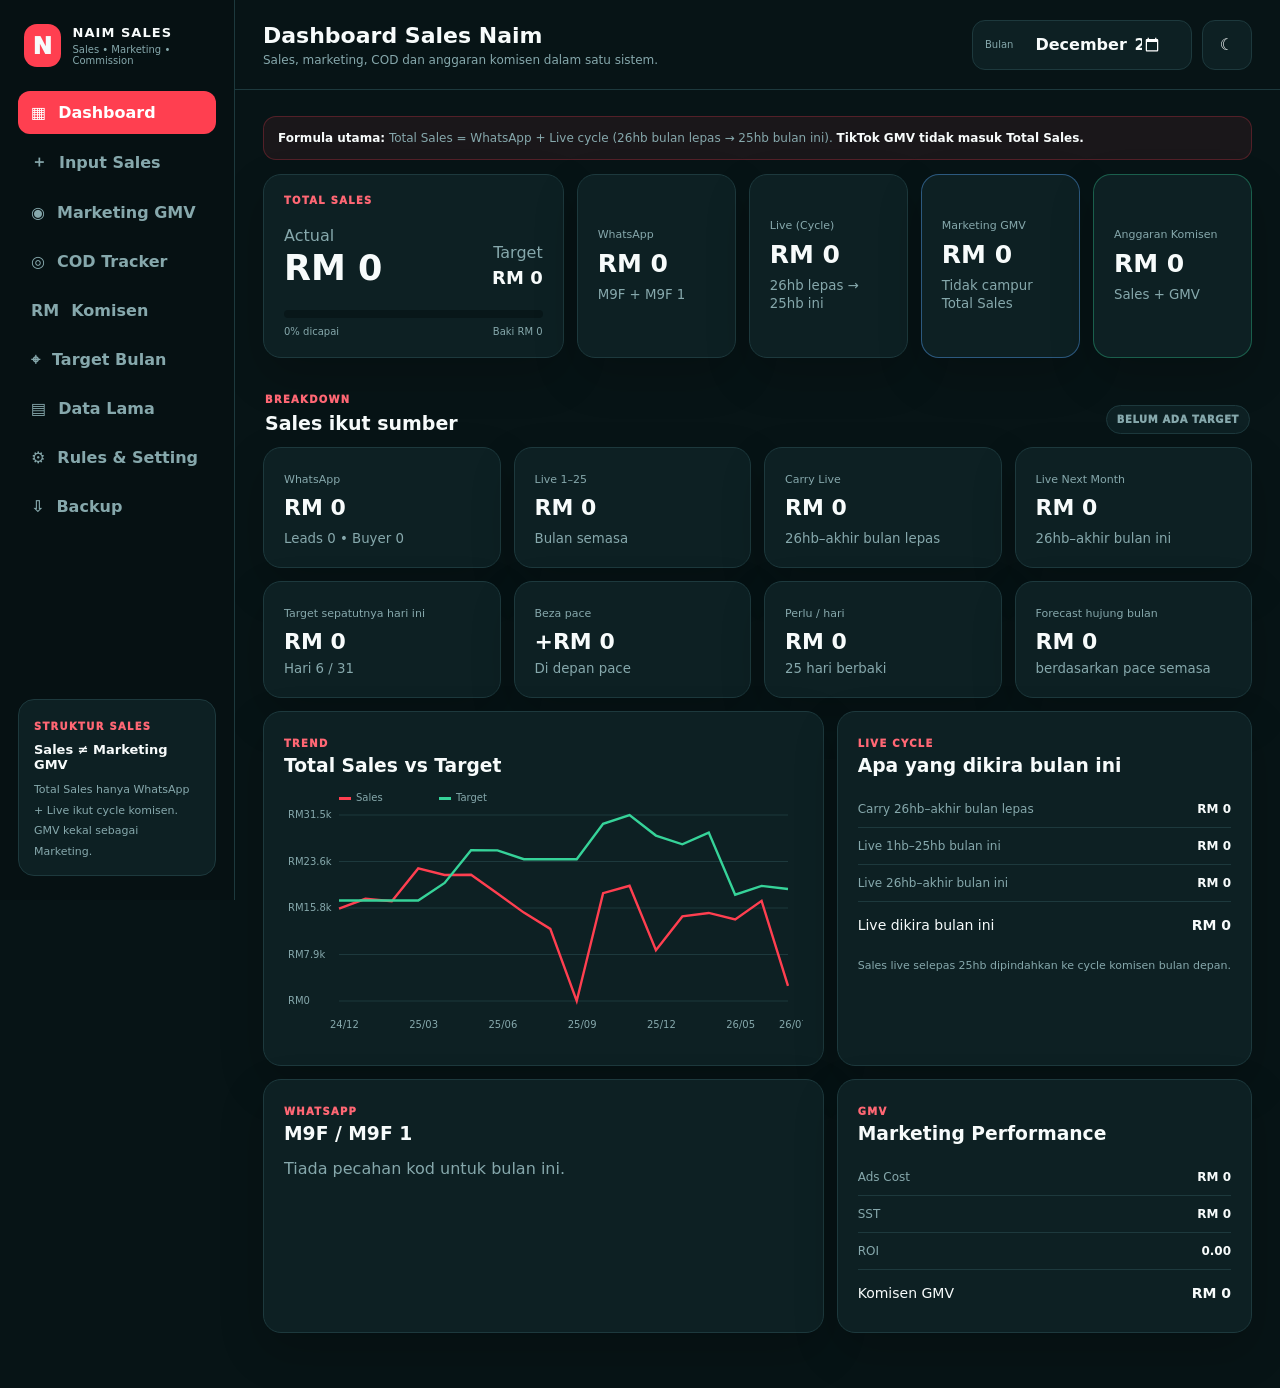
==== commit 4928738b: "Update Naim Sales System V2" ====
--- a/app.html
+++ b/app.html
@@ -4,248 +4,343 @@
   <meta charset="utf-8">
   <meta name="viewport" content="width=device-width,initial-scale=1">
   <meta name="theme-color" content="#071416">
-  <title>Naim Sales Performance</title>
+  <title>Naim Sales Performance V2</title>
   <link rel="stylesheet" href="css/style.css">
 </head>
 <body>
-  <div class="app-shell">
-    <aside class="sidebar">
-      <div class="brand">
-        <div class="brand-mark">N</div>
-        <div>
-          <strong>NAIM SALES</strong>
-          <span>Performance Tracker</span>
-        </div>
-      </div>
-
-      <nav class="nav">
-        <button class="nav-item active" data-page="dashboard">▦ <span>Dashboard</span></button>
-        <button class="nav-item" data-page="input">＋ <span>Input Sales</span></button>
-        <button class="nav-item" data-page="target">◎ <span>Target Bulan</span></button>
-        <button class="nav-item" data-page="historical">▤ <span>Data Lama</span></button>
-        <button class="nav-item" data-page="yearly">◫ <span>Prestasi Tahunan</span></button>
-        <button class="nav-item" data-page="backup">⇩ <span>Backup Data</span></button>
-      </nav>
-
-      <div class="sidebar-note">
-        <span>HISTORICAL</span>
-        <strong>Mac 2024 — Jul 2026</strong>
-        <small>Data asal dari Forecast Sales Naim.xlsx</small>
-      </div>
-    </aside>
-
-    <main class="main">
-      <header class="topbar">
-        <div>
-          <h1 id="pageTitle">Dashboard Sales Naim</h1>
-          <p id="pageSubtitle">Pantau target, sales, leads dan prestasi dari bulan ke bulan.</p>
-        </div>
-        <div class="top-actions">
-          <label class="month-control">
-            <span>Bulan</span>
-            <input id="monthPicker" type="month">
-          </label>
-          <button id="themeBtn" class="icon-btn" title="Tukar tema">☾</button>
-        </div>
-      </header>
-
-      <section id="page-dashboard" class="page active">
-        <div class="hero-grid">
-          <article class="card hero-card">
-            <div class="eyebrow">PRESTASI BULANAN</div>
-            <div class="hero-row">
-              <div>
-                <span class="muted">Sales Semasa</span>
-                <div class="big-money" id="kpiSales">RM 0</div>
-              </div>
-              <div class="target-side">
-                <span class="muted">Target</span>
-                <strong id="kpiTarget">RM 0</strong>
-              </div>
+<div class="app">
+  <aside class="sidebar">
+    <div class="brand">
+      <div class="brand-logo">N</div>
+      <div><strong>NAIM SALES</strong><span>Sales • Marketing • Commission</span></div>
+    </div>
+
+    <nav>
+      <button class="nav active" data-page="dashboard">▦ <span>Dashboard</span></button>
+      <button class="nav" data-page="input">＋ <span>Input Sales</span></button>
+      <button class="nav" data-page="gmv">◉ <span>Marketing GMV</span></button>
+      <button class="nav" data-page="cod">◎ <span>COD Tracker</span></button>
+      <button class="nav" data-page="commission">RM <span>Komisen</span></button>
+      <button class="nav" data-page="target">⌖ <span>Target Bulan</span></button>
+      <button class="nav" data-page="history">▤ <span>Data Lama</span></button>
+      <button class="nav" data-page="settings">⚙ <span>Rules & Setting</span></button>
+      <button class="nav" data-page="backup">⇩ <span>Backup</span></button>
+    </nav>
+
+    <div class="side-note">
+      <span>STRUKTUR SALES</span>
+      <strong>Sales ≠ Marketing GMV</strong>
+      <small>Total Sales hanya WhatsApp + Live ikut cycle komisen. GMV kekal sebagai Marketing.</small>
+    </div>
+  </aside>
+
+  <main>
+    <header class="topbar">
+      <div>
+        <h1 id="pageTitle">Dashboard Sales Naim</h1>
+        <p id="pageSub">Sales, marketing, COD dan anggaran komisen dalam satu sistem.</p>
+      </div>
+      <div class="top-actions">
+        <label class="month-picker"><span>Bulan</span><input type="month" id="monthPicker"></label>
+        <button class="icon" id="themeBtn" title="Tukar tema">☾</button>
+      </div>
+    </header>
+
+    <section class="page active" id="page-dashboard">
+      <div class="notice">
+        <strong>Formula utama:</strong>
+        Total Sales = WhatsApp + Live cycle (26hb bulan lepas → 25hb bulan ini).
+        <b>TikTok GMV tidak masuk Total Sales.</b>
+      </div>
+
+      <div class="kpi-grid">
+        <article class="card hero">
+          <div class="eyebrow">TOTAL SALES</div>
+          <div class="hero-row">
+            <div><span class="muted">Actual</span><strong id="dTotalSales">RM 0</strong></div>
+            <div class="right"><span class="muted">Target</span><b id="dTarget">RM 0</b></div>
+          </div>
+          <div class="progress"><i id="dProgress"></i></div>
+          <div class="meta"><span id="dAchievement">0%</span><span id="dBalance">Baki RM 0</span></div>
+        </article>
+        <article class="card metric"><span>WhatsApp</span><strong id="dWhatsapp">RM 0</strong><small id="dWhatsappSub">M9F + M9F 1</small></article>
+        <article class="card metric"><span>Live (Cycle)</span><strong id="dLive">RM 0</strong><small id="dLiveSub">26hb lepas → 25hb ini</small></article>
+        <article class="card metric marketing"><span>Marketing GMV</span><strong id="dGmv">RM 0</strong><small id="dGmvSub">Tidak campur Total Sales</small></article>
+        <article class="card metric commission"><span>Anggaran Komisen</span><strong id="dCommission">RM 0</strong><small id="dCommissionSub">Sales + GMV</small></article>
+      </div>
+
+      <div class="section-title">
+        <div><span class="eyebrow">BREAKDOWN</span><h2>Sales ikut sumber</h2></div>
+        <span id="paceBadge" class="badge neutral">BELUM ADA TARGET</span>
+      </div>
+      <div class="source-grid" id="sourceCards"></div>
+
+      <div class="mini-grid">
+        <article class="card mini"><span>Target sepatutnya hari ini</span><strong id="paceExpected">RM 0</strong><small id="paceExpectedSub">—</small></article>
+        <article class="card mini"><span>Beza pace</span><strong id="paceDiff">RM 0</strong><small id="paceDiffSub">—</small></article>
+        <article class="card mini"><span>Perlu / hari</span><strong id="paceNeed">RM 0</strong><small id="paceNeedSub">—</small></article>
+        <article class="card mini"><span>Forecast hujung bulan</span><strong id="paceForecast">RM 0</strong><small>berdasarkan pace semasa</small></article>
+      </div>
+
+      <div class="two-col">
+        <article class="card chart-card">
+          <div class="card-head"><div><span class="eyebrow">TREND</span><h3>Total Sales vs Target</h3></div></div>
+          <canvas id="salesChart" height="250"></canvas>
+        </article>
+        <article class="card">
+          <div class="card-head"><div><span class="eyebrow">LIVE CYCLE</span><h3>Apa yang dikira bulan ini</h3></div></div>
+          <div class="calc-list">
+            <div><span>Carry 26hb–akhir bulan lepas</span><b id="liveCarry">RM 0</b></div>
+            <div><span>Live 1hb–25hb bulan ini</span><b id="liveCurrent">RM 0</b></div>
+            <div><span>Live 26hb–akhir bulan ini</span><b id="liveNext">RM 0</b></div>
+            <div class="total"><span>Live dikira bulan ini</span><b id="liveCycleTotal">RM 0</b></div>
+          </div>
+          <p class="hint">Sales live selepas 25hb dipindahkan ke cycle komisen bulan depan.</p>
+        </article>
+      </div>
+
+      <div class="two-col">
+        <article class="card">
+          <div class="card-head"><div><span class="eyebrow">WHATSAPP</span><h3>M9F / M9F 1</h3></div></div>
+          <div id="wsCodeBreakdown" class="rows"></div>
+        </article>
+        <article class="card">
+          <div class="card-head"><div><span class="eyebrow">GMV</span><h3>Marketing Performance</h3></div></div>
+          <div class="calc-list">
+            <div><span>Ads Cost</span><b id="gmvAds">RM 0</b></div>
+            <div><span>SST</span><b id="gmvSst">RM 0</b></div>
+            <div><span>ROI</span><b id="gmvRoi">0.00</b></div>
+            <div class="total"><span>Komisen GMV</span><b id="gmvCommission">RM 0</b></div>
+          </div>
+        </article>
+      </div>
+    </section>
+
+    <section class="page" id="page-input">
+      <div class="section-title"><div><span class="eyebrow">INPUT</span><h2>Sales WhatsApp & Live</h2></div></div>
+      <div class="two-col">
+        <article class="card form-card">
+          <div class="card-head"><div><span class="eyebrow">WHATSAPP</span><h3>Tambah Sales WhatsApp</h3></div></div>
+          <form id="wsForm">
+            <div class="form-grid">
+              <label>Tarikh<input id="wsDate" type="date" required></label>
+              <label>Kod<select id="wsCode"><option>M9F</option><option>M9F 1</option></select></label>
+              <label>Sales (RM)<input id="wsSales" type="number" min="0" step="0.01" required></label>
+              <label>Leads<input id="wsLeads" type="number" min="0" step="1" value="0"></label>
+              <label>Buyer<input id="wsBuyer" type="number" min="0" step="1" value="0"></label>
+              <label>Nota<input id="wsNote" type="text" placeholder="Optional"></label>
             </div>
-            <div class="progress"><div id="targetProgress"></div></div>
-            <div class="progress-meta">
-              <span id="kpiAchievement">0% dicapai</span>
-              <span id="kpiBalance">Baki RM 0</span>
+            <button class="primary" type="submit">Simpan WhatsApp</button>
+          </form>
+        </article>
+
+        <article class="card form-card">
+          <div class="card-head"><div><span class="eyebrow">LIVE</span><h3>Tambah Sales Live</h3></div></div>
+          <form id="liveForm">
+            <div class="form-grid">
+              <label>Tarikh<input id="liveDate" type="date" required></label>
+              <label>Live<select id="liveSource"><option>TikTok HQ</option><option>TikTok Solusi</option><option>Lain-lain Live</option></select></label>
+              <label>Sales (RM)<input id="liveSales" type="number" min="0" step="0.01" required></label>
+              <label>Masa<input id="liveTime" type="text" placeholder="cth 20:30 - 22:30"></label>
+              <label class="full">Nota<input id="liveNote" type="text" placeholder="Optional"></label>
             </div>
-          </article>
-
-          <article class="card stat-card">
-            <span class="muted">Leads</span>
-            <strong id="kpiLeads">0</strong>
-            <small id="leadsNote">Jumlah leads bulan dipilih</small>
-          </article>
-
-          <article class="card stat-card">
-            <span class="muted">Buyer</span>
-            <strong id="kpiBuyer">0</strong>
-            <small id="buyerNote">Jumlah buyer bulan dipilih</small>
-          </article>
-
-          <article class="card stat-card accent-border">
-            <span class="muted">Conversion Rate</span>
-            <strong id="kpiConversion">0%</strong>
-            <small id="conversionNote">Buyer ÷ leads</small>
-          </article>
-        </div>
-
-        <div class="section-head">
-          <div>
-            <div class="eyebrow">PACE & FORECAST</div>
-            <h2>Adakah sales ikut target?</h2>
-          </div>
-          <span id="paceBadge" class="badge neutral">BELUM ADA TARGET</span>
-        </div>
-
-        <div class="mini-grid">
-          <article class="card mini-card"><span>Target sepatutnya setakat hari ini</span><strong id="paceExpected">RM 0</strong><small id="paceExpectedSub">—</small></article>
-          <article class="card mini-card"><span>Beza vs pace</span><strong id="paceDifference">RM 0</strong><small id="paceDifferenceSub">—</small></article>
-          <article class="card mini-card"><span>Perlu capai / hari</span><strong id="paceDailyNeed">RM 0</strong><small id="paceDailyNeedSub">—</small></article>
-          <article class="card mini-card"><span>Forecast akhir bulan</span><strong id="paceForecast">RM 0</strong><small id="paceForecastSub">Berdasarkan pace semasa</small></article>
-        </div>
-
-        <div class="two-col">
-          <article class="card chart-card">
-            <div class="card-head">
-              <div><span class="eyebrow">TREND HARIAN</span><h3>Sales vs Target</h3></div>
+            <button class="primary" type="submit">Simpan Live</button>
+          </form>
+        </article>
+      </div>
+
+      <article class="card table-card top-gap">
+        <div class="card-head"><div><span class="eyebrow">REKOD BARU</span><h3>WhatsApp & Live — bulan dipilih</h3></div></div>
+        <div class="table-wrap">
+          <table><thead><tr><th>Tarikh</th><th>Jenis</th><th>Sumber/Kod</th><th>Sales</th><th>Leads</th><th>Buyer</th><th></th></tr></thead><tbody id="salesEntryBody"></tbody></table>
+        </div>
+      </article>
+    </section>
+
+    <section class="page" id="page-gmv">
+      <div class="two-col">
+        <article class="card form-card">
+          <div class="card-head"><div><span class="eyebrow">MARKETING</span><h2>Input TikTok GMV</h2></div></div>
+          <form id="gmvForm">
+            <div class="form-grid">
+              <label>Tarikh<input id="gmvDate" type="date" required></label>
+              <label>Total Sales GMV (RM)<input id="gmvSales" type="number" min="0" step="0.01" required></label>
+              <label>Kos Ads sebelum SST (RM)<input id="gmvCost" type="number" min="0" step="0.01" required></label>
+              <label>Nota<input id="gmvNote" type="text" placeholder="Optional"></label>
             </div>
-            <canvas id="dailyChart" height="250"></canvas>
-            <div id="chartEmpty" class="chart-empty hidden">Tiada data harian untuk bulan ini.</div>
-          </article>
-
-          <article class="card">
-            <div class="card-head">
-              <div><span class="eyebrow">CHANNEL</span><h3>Pecahan Sales</h3></div>
+            <div class="preview" id="gmvPreview">Masukkan sales + cost untuk lihat ROI.</div>
+            <button class="primary" type="submit">Simpan GMV</button>
+          </form>
+        </article>
+
+        <article class="card">
+          <div class="card-head"><div><span class="eyebrow">RULE</span><h3>Formula GMV</h3></div></div>
+          <div class="formula-box">
+            <code>ROI = Sales Harian ÷ (Kos Ads + SST)</code>
+            <code>ROI ≥ 5 → 2%</code>
+            <code>ROI &lt; 5 → 1% *</code>
+          </div>
+          <p class="hint">* Penerangan asal menyebut “5 ke atas = 2%, 4 ke bawah = 1%”. Untuk elak gap 4.01–4.99, sistem sementara guna 1% apabila ROI &lt; 5. Boleh ubah di Rules & Setting.</p>
+        </article>
+      </div>
+
+      <article class="card table-card top-gap">
+        <div class="card-head"><div><span class="eyebrow">DAILY ROI</span><h3>GMV Bulan Dipilih</h3></div></div>
+        <div class="table-wrap">
+          <table><thead><tr><th>Tarikh</th><th>Sales GMV</th><th>Ads</th><th>SST</th><th>Cost + SST</th><th>ROI</th><th>Rate</th><th>Komisen</th><th></th></tr></thead><tbody id="gmvBody"></tbody></table>
+        </div>
+      </article>
+    </section>
+
+    <section class="page" id="page-cod">
+      <div class="two-col">
+        <article class="card form-card">
+          <div class="card-head"><div><span class="eyebrow">COD</span><h2>Tambah COD Follow-up</h2></div></div>
+          <form id="codForm">
+            <div class="form-grid">
+              <label>Tarikh Submit<input id="codDate" type="date" required></label>
+              <label>Kod<select id="codCode"><option>M9F</option><option>M9F 1</option></select></label>
+              <label>No. COD / Order<input id="codRef" type="text" required placeholder="Nombor COD"></label>
+              <label>Customer<input id="codCustomer" type="text" placeholder="Nama customer"></label>
+              <label>No. Telefon<input id="codPhone" type="text" placeholder="Optional"></label>
+              <label>Nilai COD (RM)<input id="codAmount" type="number" min="0" step="0.01"></label>
+              <label>Tarikh Follow-up<input id="codFollow" type="date"></label>
+              <label>Status<select id="codStatus"><option>Pending</option><option>Settled</option><option>Return</option></select></label>
+              <label class="full">Nota<input id="codNote" type="text" placeholder="Apa yang perlu follow up"></label>
             </div>
-            <div id="channelList" class="channel-list"></div>
-            <div id="channelNote" class="info-note"></div>
-          </article>
-        </div>
-
-        <div class="section-head">
-          <div><div class="eyebrow">HISTORY</div><h2>Trend Bulanan</h2></div>
-          <button class="ghost-btn" data-go="historical">Lihat semua bulan →</button>
-        </div>
-        <article class="card chart-card">
-          <canvas id="monthlyChart" height="230"></canvas>
-        </article>
-      </section>
-
-      <section id="page-input" class="page">
-        <div class="form-layout">
-          <article class="card form-card">
-            <div class="card-head">
-              <div><span class="eyebrow">DATA BARU</span><h2>Input Sales Harian</h2></div>
-            </div>
-            <form id="salesForm">
-              <div class="form-grid">
-                <label>Tarikh<input id="entryDate" type="date" required></label>
-                <label>Channel
-                  <select id="entryChannel" required>
-                    <option value="WhatsApp">WhatsApp</option>
-                    <option value="Shopee Live">Shopee Live</option>
-                    <option value="Mamayuyu">Mamayuyu</option>
-                    <option value="TikTok Solusi">TikTok Solusi</option>
-                    <option value="TikTok GMV">TikTok GMV</option>
-                    <option value="M9F Live">M9F Live</option>
-                    <option value="Lain-lain">Lain-lain</option>
-                  </select>
-                </label>
-                <label>Sales (RM)<input id="entrySales" type="number" min="0" step="0.01" required placeholder="0.00"></label>
-                <label>Leads<input id="entryLeads" type="number" min="0" step="1" value="0"></label>
-                <label>Buyer<input id="entryBuyer" type="number" min="0" step="1" value="0"></label>
-                <label class="full">Nota<input id="entryNote" type="text" placeholder="Contoh: Closing promo / live malam"></label>
-              </div>
-              <button class="primary-btn" type="submit">Simpan Sales</button>
-            </form>
-          </article>
-
-          <article class="card">
-            <div class="card-head">
-              <div><span class="eyebrow">REKOD TEMPATAN</span><h3>Input Bulan Dipilih</h3></div>
-            </div>
-            <div id="localEntryList" class="entry-list"></div>
-          </article>
-        </div>
-      </section>
-
-      <section id="page-target" class="page">
-        <article class="card form-card target-card">
-          <div class="card-head">
-            <div><span class="eyebrow">TARGET BULANAN</span><h2>Set Target Sales</h2></div>
-            <strong id="targetCurrentDisplay" class="target-display">RM 0</strong>
-          </div>
-          <p class="muted">Untuk bulan lama, target asal Excel akan digunakan. Kalau anda simpan target baru, nilai baru akan menjadi override pada browser ini.</p>
-          <form id="targetForm">
-            <label>Target Sales Bulan Dipilih (RM)
-              <input id="targetInput" type="number" min="0" step="0.01" placeholder="Contoh: 20000">
-            </label>
-            <button type="submit" class="primary-btn">Simpan Target</button>
-            <button type="button" id="removeTargetBtn" class="ghost-btn">Buang Override</button>
+            <button class="primary" type="submit">Simpan COD</button>
           </form>
         </article>
 
-        <div class="checkpoint-grid">
-          <article class="card checkpoint"><span>25% bulan</span><strong id="cp25">RM 0</strong></article>
-          <article class="card checkpoint"><span>50% bulan</span><strong id="cp50">RM 0</strong></article>
-          <article class="card checkpoint"><span>75% bulan</span><strong id="cp75">RM 0</strong></article>
-          <article class="card checkpoint"><span>100% bulan</span><strong id="cp100">RM 0</strong></article>
-        </div>
-      </section>
-
-      <section id="page-historical" class="page">
-        <div class="section-head">
-          <div><div class="eyebrow">FORECAST SALES NAIM.XLSX</div><h2>Data Lama</h2></div>
-          <div class="filter-row">
-            <select id="historyYearFilter"><option value="all">Semua Tahun</option></select>
-          </div>
-        </div>
-        <article class="card table-card">
-          <div class="table-wrap">
-            <table>
-              <thead><tr>
-                <th>Bulan</th><th>Target</th><th>Sales Rekod Utama</th><th>Achievement</th><th>Leads</th><th>Buyer</th><th>Conversion</th><th>Overall/Official*</th>
-              </tr></thead>
-              <tbody id="historyTableBody"></tbody>
-            </table>
-          </div>
-          <p class="footnote">* Overall/Official hanya dipaparkan jika nilai itu memang direkodkan secara berasingan dalam sheet asal. Sales Rekod Utama diambil daripada jadual utama setiap bulan.</p>
-        </article>
-      </section>
-
-      <section id="page-yearly" class="page">
-        <div class="section-head"><div><div class="eyebrow">YEARLY VIEW</div><h2>Prestasi Tahunan</h2></div></div>
-        <div id="yearCards" class="year-grid"></div>
-        <article class="card chart-card"><canvas id="yearChart" height="260"></canvas></article>
-      </section>
-
-      <section id="page-backup" class="page">
-        <div class="backup-grid">
-          <article class="card">
-            <div class="eyebrow">BACKUP</div>
-            <h2>Export Data Baru</h2>
-            <p class="muted">Data Excel lama memang sudah berada dalam HTML. Fungsi ini backup data baru dan target override yang anda masukkan melalui dashboard.</p>
-            <button id="exportBtn" class="primary-btn">Download Backup JSON</button>
-          </article>
-          <article class="card">
-            <div class="eyebrow">RESTORE</div>
-            <h2>Import Backup</h2>
-            <p class="muted">Pilih fail JSON yang pernah diexport daripada sistem ini.</p>
-            <input id="importFile" type="file" accept=".json,application/json">
-          </article>
-          <article class="card danger-card">
-            <div class="eyebrow">RESET</div>
-            <h2>Padam Data Tempatan</h2>
-            <p class="muted">Ini hanya padam input baru/target override pada browser ini. Data sejarah Excel tidak akan hilang.</p>
-            <button id="clearBtn" class="danger-btn">Padam Data Tempatan</button>
-          </article>
-        </div>
-      </section>
-    </main>
-  </div>
-
-  <div id="toast" class="toast"></div>
-  <script src="js/historical-data.js"></script>
-  <script src="js/app.js"></script>
+        <article class="card">
+          <div class="card-head"><div><span class="eyebrow">STATUS</span><h3>Ringkasan COD</h3></div></div>
+          <div class="mini-grid two">
+            <div class="small-stat"><span>Pending</span><b id="codPending">0</b></div>
+            <div class="small-stat"><span>Settled</span><b id="codSettled">0</b></div>
+            <div class="small-stat"><span>Return</span><b id="codReturn">0</b></div>
+            <div class="small-stat"><span>Nilai Pending</span><b id="codPendingValue">RM 0</b></div>
+          </div>
+          <p class="hint">COD disimpan sebagai rekod customer/order, bukan dicampur ke Total Sales secara automatik.</p>
+        </article>
+      </div>
+
+      <article class="card table-card top-gap">
+        <div class="card-head">
+          <div><span class="eyebrow">FOLLOW-UP</span><h3>Senarai COD</h3></div>
+          <select id="codFilter"><option value="all">Semua Status</option><option>Pending</option><option>Settled</option><option>Return</option></select>
+        </div>
+        <div class="table-wrap">
+          <table><thead><tr><th>Submit</th><th>Kod</th><th>No. COD</th><th>Customer</th><th>Telefon</th><th>Nilai</th><th>Follow-up</th><th>Status</th><th></th></tr></thead><tbody id="codBody"></tbody></table>
+        </div>
+      </article>
+    </section>
+
+    <section class="page" id="page-commission">
+      <div class="commission-grid">
+        <article class="card">
+          <div class="eyebrow">WHATSAPP + LIVE</div><h2>Komisen Sales</h2>
+          <div class="calc-list">
+            <div><span>Sales WhatsApp</span><b id="cWs">RM 0</b></div>
+            <div><span>Live 1–25 bulan ini</span><b id="cLiveCurrent">RM 0</b></div>
+            <div><span>Carry live 26–akhir bulan lepas</span><b id="cLiveCarry">RM 0</b></div>
+            <div><span>Total Sales dikira</span><b id="cSalesTotal">RM 0</b></div>
+            <div class="minus"><span>Tolak kos ads tetap</span><b id="cAdsDeduct">- RM 1,000</b></div>
+            <div><span>Commissionable Base</span><b id="cBase">RM 0</b></div>
+            <div class="total"><span>Komisen <i id="cRateLabel">4%</i></span><b id="cWsLiveCommission">RM 0</b></div>
+          </div>
+        </article>
+
+        <article class="card">
+          <div class="eyebrow">TIKTOK GMV</div><h2>Komisen Marketing</h2>
+          <div class="calc-list">
+            <div><span>Total GMV Sales</span><b id="cGmvSales">RM 0</b></div>
+            <div><span>Total Ads</span><b id="cGmvAds">RM 0</b></div>
+            <div><span>Total SST</span><b id="cGmvSst">RM 0</b></div>
+            <div><span>ROI keseluruhan</span><b id="cGmvRoi">0.00</b></div>
+            <div class="total"><span>Komisen GMV (daily)</span><b id="cGmvCommission">RM 0</b></div>
+          </div>
+        </article>
+
+        <article class="card grand-card">
+          <div class="eyebrow">ANGGARAN</div><h2>Total Komisen Bulan</h2>
+          <strong id="cGrand">RM 0</strong>
+          <p>Komisen Sales + Komisen GMV berdasarkan rules semasa.</p>
+        </article>
+      </div>
+
+      <article class="card table-card top-gap">
+        <div class="card-head"><div><span class="eyebrow">GMV DAILY</span><h3>Kenapa komisen GMV jadi angka ini?</h3></div></div>
+        <div class="table-wrap">
+          <table><thead><tr><th>Tarikh</th><th>Sales</th><th>Cost + SST</th><th>ROI</th><th>Rate</th><th>Komisen</th></tr></thead><tbody id="commissionGmvBody"></tbody></table>
+        </div>
+      </article>
+    </section>
+
+    <section class="page" id="page-target">
+      <article class="card form-card">
+        <div class="card-head"><div><span class="eyebrow">TARGET SALES</span><h2>Set Target Bulanan</h2></div><strong class="target-total" id="targetSalesTotal">RM 0</strong></div>
+        <form id="targetForm">
+          <div class="target-grid">
+            <label>WhatsApp<input id="tWhatsapp" type="number" min="0" step="0.01"></label>
+            <label>Live TikTok HQ<input id="tLiveHQ" type="number" min="0" step="0.01"></label>
+            <label>Live TikTok Solusi<input id="tLiveSolusi" type="number" min="0" step="0.01"></label>
+            <label class="marketing-field">GMV Marketing (asing)<input id="tGmv" type="number" min="0" step="0.01"></label>
+          </div>
+          <div class="button-row"><button class="primary" type="submit">Simpan Target</button><button class="secondary" id="targetReset" type="button">Guna Target Asal Excel</button></div>
+        </form>
+      </article>
+      <div class="checkpoint-grid">
+        <article class="card checkpoint"><span>25% Sales Target</span><b id="cp25">RM 0</b></article>
+        <article class="card checkpoint"><span>50%</span><b id="cp50">RM 0</b></article>
+        <article class="card checkpoint"><span>75%</span><b id="cp75">RM 0</b></article>
+        <article class="card checkpoint"><span>100%</span><b id="cp100">RM 0</b></article>
+      </div>
+    </section>
+
+    <section class="page" id="page-history">
+      <div class="section-title">
+        <div><span class="eyebrow">FORECAST SALES NAIM.XLSX</span><h2>Data Lama — dengan Live, GMV & Komisen</h2></div>
+        <select id="historyYear"><option value="all">Semua Tahun</option></select>
+      </div>
+      <article class="card table-card">
+        <div class="table-wrap">
+          <table class="wide"><thead><tr>
+            <th>Bulan</th><th>Target Sales</th><th>WhatsApp</th><th>Live Cycle</th><th>Total Sales</th><th>GMV Marketing</th><th>ROI GMV</th><th>Komisen Sales</th><th>Komisen GMV</th><th>Total Komisen</th>
+          </tr></thead><tbody id="historyBody"></tbody></table>
+        </div>
+        <p class="footnote">Untuk bulan yang sheet lama belum mempunyai pecahan Live/GMV, ruangan tersebut akan kosong/0. GMV tidak ditambah kepada Total Sales.</p>
+      </article>
+    </section>
+
+    <section class="page" id="page-settings">
+      <article class="card form-card settings-card">
+        <div class="card-head"><div><span class="eyebrow">FORMULA</span><h2>Rules & Commission Setting</h2></div></div>
+        <form id="settingsForm">
+          <div class="setting-grid">
+            <label>Komisen WhatsApp + Live (%)<input id="sWsLiveRate" type="number" min="0" step="0.1"></label>
+            <label>Tolak kos ads tetap (RM)<input id="sAdsDeduction" type="number" min="0" step="1"></label>
+            <label>SST Ads (%)<input id="sSstRate" type="number" min="0" step="0.1"></label>
+            <label>ROI threshold untuk rate tinggi<input id="sRoiThreshold" type="number" min="0" step="0.1"></label>
+            <label>GMV rate rendah (%)<input id="sLowRate" type="number" min="0" step="0.1"></label>
+            <label>GMV rate tinggi (%)<input id="sHighRate" type="number" min="0" step="0.1"></label>
+          </div>
+          <button class="primary" type="submit">Simpan Rules</button>
+        </form>
+        <div class="rule-summary" id="ruleSummary"></div>
+      </article>
+    </section>
+
+    <section class="page" id="page-backup">
+      <div class="backup-grid">
+        <article class="card"><span class="eyebrow">EXPORT</span><h2>Backup Data Baru</h2><p class="muted">Backup semua input, COD, target override dan settings.</p><button class="primary" id="exportBtn">Download JSON</button></article>
+        <article class="card"><span class="eyebrow">IMPORT</span><h2>Restore Backup</h2><p class="muted">Pilih fail JSON yang pernah diexport daripada sistem ini.</p><input type="file" id="importFile" accept=".json,application/json"></article>
+        <article class="card danger-card"><span class="eyebrow">RESET</span><h2>Padam Data Tempatan</h2><p class="muted">Data sejarah Excel tidak akan hilang.</p><button class="danger" id="clearBtn">Padam Input Baru</button></article>
+      </div>
+    </section>
+  </main>
+</div>
+<div class="toast" id="toast"></div>
+<script src="js/historical-data.js"></script>
+<script src="js/app.js"></script>
 </body>
-</html>
+</html>
--- a/css/style.css
+++ b/css/style.css
@@ -0,0 +1,12 @@
+
+:root{--bg:#071416;--side:#061113;--panel:#0d2023;--panel2:#10282b;--line:#1d393d;--text:#f7fbfb;--muted:#86a8ac;--red:#ff3f50;--red2:#ff6774;--green:#36d399;--yellow:#f8c657;--blue:#56a8ff;--purple:#bc8cff;--shadow:0 18px 45px rgba(0,0,0,.20)}
+*{box-sizing:border-box}html,body{margin:0;min-height:100%;font-family:Inter,ui-sans-serif,system-ui,-apple-system,"Segoe UI",Arial,sans-serif;background:var(--bg);color:var(--text)}body.light{--bg:#f4f7f7;--side:#fff;--panel:#fff;--panel2:#f3f7f7;--line:#dae5e5;--text:#102124;--muted:#627e82;--shadow:0 12px 32px rgba(10,35,40,.07)}
+button,input,select{font:inherit}.app{display:grid;grid-template-columns:235px 1fr;min-height:100vh}.sidebar{height:100vh;position:sticky;top:0;background:var(--side);border-right:1px solid var(--line);padding:24px 18px;display:flex;flex-direction:column}.brand{display:flex;gap:12px;align-items:center;padding:0 6px 24px}.brand-logo{width:43px;height:43px;border-radius:13px;background:var(--red);display:grid;place-items:center;font-size:23px;font-weight:950}.brand strong{display:block;font-size:13px;letter-spacing:.08em}.brand span{display:block;font-size:10px;color:var(--muted);margin-top:4px}.sidebar nav{display:flex;flex-direction:column;gap:6px}.nav{border:0;background:transparent;color:var(--muted);border-radius:12px;text-align:left;padding:12px 13px;cursor:pointer;font-weight:800;display:flex;gap:12px;align-items:center}.nav:hover{background:var(--panel);color:var(--text)}.nav.active{background:var(--red);color:#fff}.side-note{margin-top:auto;background:var(--panel);border:1px solid var(--line);border-radius:16px;padding:15px}.side-note span,.eyebrow{font-size:10px;font-weight:950;letter-spacing:.13em;color:var(--red2)}.side-note strong{display:block;margin:8px 0 6px;font-size:13px}.side-note small{font-size:11px;line-height:1.5;color:var(--muted)}
+main{min-width:0}.topbar{min-height:90px;border-bottom:1px solid var(--line);display:flex;justify-content:space-between;align-items:center;padding:19px 28px;gap:18px}.topbar h1{font-size:22px;margin:0 0 5px}.topbar p{font-size:12px;margin:0;color:var(--muted)}.top-actions{display:flex;gap:10px}.month-picker{height:50px;min-width:220px;border:1px solid var(--line);border-radius:13px;background:var(--panel);display:flex;align-items:center;gap:10px;padding:7px 12px}.month-picker span{font-size:10px;color:var(--muted)}.month-picker input{border:0;background:transparent;color:var(--text);outline:none;font-weight:850;width:150px;color-scheme:dark}body.light .month-picker input{color-scheme:light}.icon{width:50px;height:50px;border:1px solid var(--line);border-radius:13px;background:var(--panel);color:var(--text);cursor:pointer}
+.page{display:none;padding:26px 28px 55px}.page.active{display:block}.notice{background:rgba(255,63,80,.08);border:1px solid rgba(255,63,80,.25);border-radius:13px;padding:12px 14px;color:var(--muted);font-size:12px;line-height:1.5;margin-bottom:14px}.notice strong,.notice b{color:var(--text)}.card{background:var(--panel);border:1px solid var(--line);border-radius:18px;padding:20px;box-shadow:var(--shadow)}.kpi-grid{display:grid;grid-template-columns:1.55fr repeat(4,.82fr);gap:13px}.hero{min-height:172px}.hero-row{display:flex;justify-content:space-between;align-items:end;margin-top:20px}.hero-row strong{display:block;font-size:35px;margin-top:3px}.hero-row .right{text-align:right}.hero-row .right b{display:block;font-size:18px;margin-top:5px}.muted{color:var(--muted)}.progress{height:8px;background:#081719;border-radius:99px;overflow:hidden;margin-top:22px}.progress i{height:100%;width:0;display:block;background:linear-gradient(90deg,var(--red),#ff8490);border-radius:99px;transition:.3s}.meta{display:flex;justify-content:space-between;margin-top:8px;color:var(--muted);font-size:10px}.metric{display:flex;flex-direction:column;justify-content:center}.metric>span{color:var(--muted);font-size:11px}.metric strong{font-size:25px;margin:8px 0}.metric small{color:var(--muted);line-height:1.35}.metric.marketing{border-color:rgba(86,168,255,.42)}.metric.commission{border-color:rgba(54,211,153,.35)}
+.section-title{display:flex;justify-content:space-between;align-items:end;margin:30px 2px 13px;gap:16px}.section-title h2{font-size:19px;margin:5px 0 0}.badge{font-size:10px;font-weight:950;letter-spacing:.06em;padding:8px 10px;border-radius:999px}.badge.neutral{border:1px solid var(--line);color:var(--muted);background:var(--panel)}.badge.good{color:var(--green);background:rgba(54,211,153,.10)}.badge.bad{color:#ff8b94;background:rgba(255,63,80,.10)}
+.source-grid{display:grid;grid-template-columns:repeat(4,1fr);gap:13px}.source-card span{color:var(--muted);font-size:11px}.source-card b{display:block;font-size:22px;margin:8px 0}.source-card small{color:var(--muted)}.mini-grid{display:grid;grid-template-columns:repeat(4,1fr);gap:13px;margin-top:13px}.mini span{font-size:11px;color:var(--muted)}.mini strong{display:block;font-size:22px;margin:8px 0 4px}.mini small{color:var(--muted)}.two-col{display:grid;grid-template-columns:1.35fr 1fr;gap:13px;margin-top:13px}.chart-card{min-height:325px}.card-head{display:flex;justify-content:space-between;align-items:center;margin-bottom:15px}.card-head h2,.card-head h3{margin:4px 0 0}.calc-list{display:flex;flex-direction:column;gap:0}.calc-list>div{display:flex;justify-content:space-between;gap:18px;padding:11px 0;border-bottom:1px solid var(--line);font-size:12px}.calc-list>div span{color:var(--muted)}.calc-list>div.total{font-size:14px;border-bottom:0;padding-top:15px}.calc-list>div.total span,.calc-list>div.total b{color:var(--text)}.calc-list .minus b{color:#ff8a93}.hint{font-size:11px;line-height:1.55;color:var(--muted);margin:13px 0 0}.rows{display:flex;flex-direction:column;gap:8px}.row-card{display:flex;justify-content:space-between;align-items:center;border:1px solid var(--line);border-radius:12px;padding:11px 12px}.row-card small{display:block;color:var(--muted);margin-top:3px}.row-card b{font-size:16px}
+.form-card form{margin-top:5px}.form-grid{display:grid;grid-template-columns:repeat(2,1fr);gap:13px}.form-grid label,.target-grid label,.setting-grid label{display:flex;flex-direction:column;gap:7px;color:var(--muted);font-size:11px}.form-grid label.full{grid-column:1/-1}input,select{background:var(--panel2);border:1px solid var(--line);color:var(--text);border-radius:10px;padding:11px;outline:none}.primary,.secondary,.danger{border:0;border-radius:11px;padding:11px 15px;font-weight:900;cursor:pointer}.primary{background:var(--red);color:#fff;margin-top:14px}.secondary{background:var(--panel2);border:1px solid var(--line);color:var(--text)}.danger{background:#8d2631;color:white}.preview{margin-top:13px;border:1px dashed var(--line);border-radius:11px;padding:11px;color:var(--muted);font-size:11px}.formula-box{display:flex;flex-direction:column;gap:9px}.formula-box code{background:var(--panel2);border:1px solid var(--line);padding:12px;border-radius:10px;color:var(--text)}.top-gap{margin-top:13px}.table-card{overflow:hidden}.table-wrap{overflow:auto}table{width:100%;border-collapse:collapse;min-width:900px}table.wide{min-width:1300px}th,td{padding:12px 13px;border-bottom:1px solid var(--line);font-size:11px;text-align:right;white-space:nowrap}th{background:var(--panel2);color:var(--muted);font-weight:800;position:sticky;top:0}th:first-child,td:first-child{text-align:left}td small{color:var(--muted)}tr:hover td{background:rgba(255,255,255,.02)}.delete-btn{border:0;background:transparent;color:#ff7e88;cursor:pointer}.status{display:inline-flex;padding:5px 8px;border-radius:999px;font-size:10px;font-weight:850}.status.Pending{background:rgba(248,198,87,.10);color:var(--yellow)}.status.Settled{background:rgba(54,211,153,.10);color:var(--green)}.status.Return{background:rgba(255,63,80,.10);color:#ff8790}
+.mini-grid.two{grid-template-columns:repeat(2,1fr)}.small-stat{border:1px solid var(--line);border-radius:12px;padding:14px}.small-stat span{display:block;color:var(--muted);font-size:11px}.small-stat b{display:block;font-size:22px;margin-top:6px}.commission-grid{display:grid;grid-template-columns:1fr 1fr .75fr;gap:13px}.grand-card{border-color:rgba(54,211,153,.38);display:flex;flex-direction:column;justify-content:center}.grand-card strong{font-size:38px;color:var(--green);margin:12px 0}.grand-card p{color:var(--muted);font-size:11px;line-height:1.5}.target-total{font-size:30px;color:var(--red2)}.target-grid{display:grid;grid-template-columns:repeat(4,1fr);gap:13px}.marketing-field input{border-color:rgba(86,168,255,.45)}.button-row{display:flex;gap:10px;align-items:center}.checkpoint-grid{display:grid;grid-template-columns:repeat(4,1fr);gap:13px;margin-top:13px}.checkpoint span{color:var(--muted);font-size:11px}.checkpoint b{display:block;font-size:21px;margin-top:7px}.settings-card{max-width:1000px}.setting-grid{display:grid;grid-template-columns:repeat(3,1fr);gap:13px}.rule-summary{margin-top:16px;background:var(--panel2);border:1px solid var(--line);border-radius:12px;padding:14px;font-size:12px;line-height:1.65;color:var(--muted)}.backup-grid{display:grid;grid-template-columns:repeat(3,1fr);gap:13px}.backup-grid h2{margin:7px 0}.backup-grid p{font-size:12px;line-height:1.55}.danger-card{border-color:rgba(255,63,80,.35)}.footnote{margin:0;padding:12px 15px;color:var(--muted);font-size:10px}.toast{position:fixed;right:24px;bottom:24px;background:#14292c;border:1px solid var(--line);border-radius:12px;padding:12px 15px;color:white;box-shadow:var(--shadow);opacity:0;transform:translateY(10px);pointer-events:none;transition:.25s;z-index:99}.toast.show{opacity:1;transform:none}canvas{width:100%;max-width:100%}
+@media(max-width:1180px){.kpi-grid{grid-template-columns:repeat(2,1fr)}.hero{grid-column:1/-1}.source-grid{grid-template-columns:repeat(2,1fr)}.commission-grid{grid-template-columns:1fr 1fr}.grand-card{grid-column:1/-1}.target-grid,.setting-grid{grid-template-columns:repeat(2,1fr)}}
+@media(max-width:800px){.app{grid-template-columns:1fr}.sidebar{height:auto;position:relative;padding:14px}.brand{padding-bottom:12px}.sidebar nav{display:grid;grid-template-columns:repeat(4,1fr)}.nav{justify-content:center}.nav span{display:none}.side-note{display:none}.topbar{padding:15px;flex-direction:column;align-items:flex-start}.top-actions,.month-picker{width:100%}.page{padding:15px}.kpi-grid,.source-grid,.mini-grid,.two-col,.commission-grid,.target-grid,.setting-grid,.checkpoint-grid,.backup-grid{grid-template-columns:1fr}.form-grid{grid-template-columns:1fr}.grand-card{grid-column:auto}}
